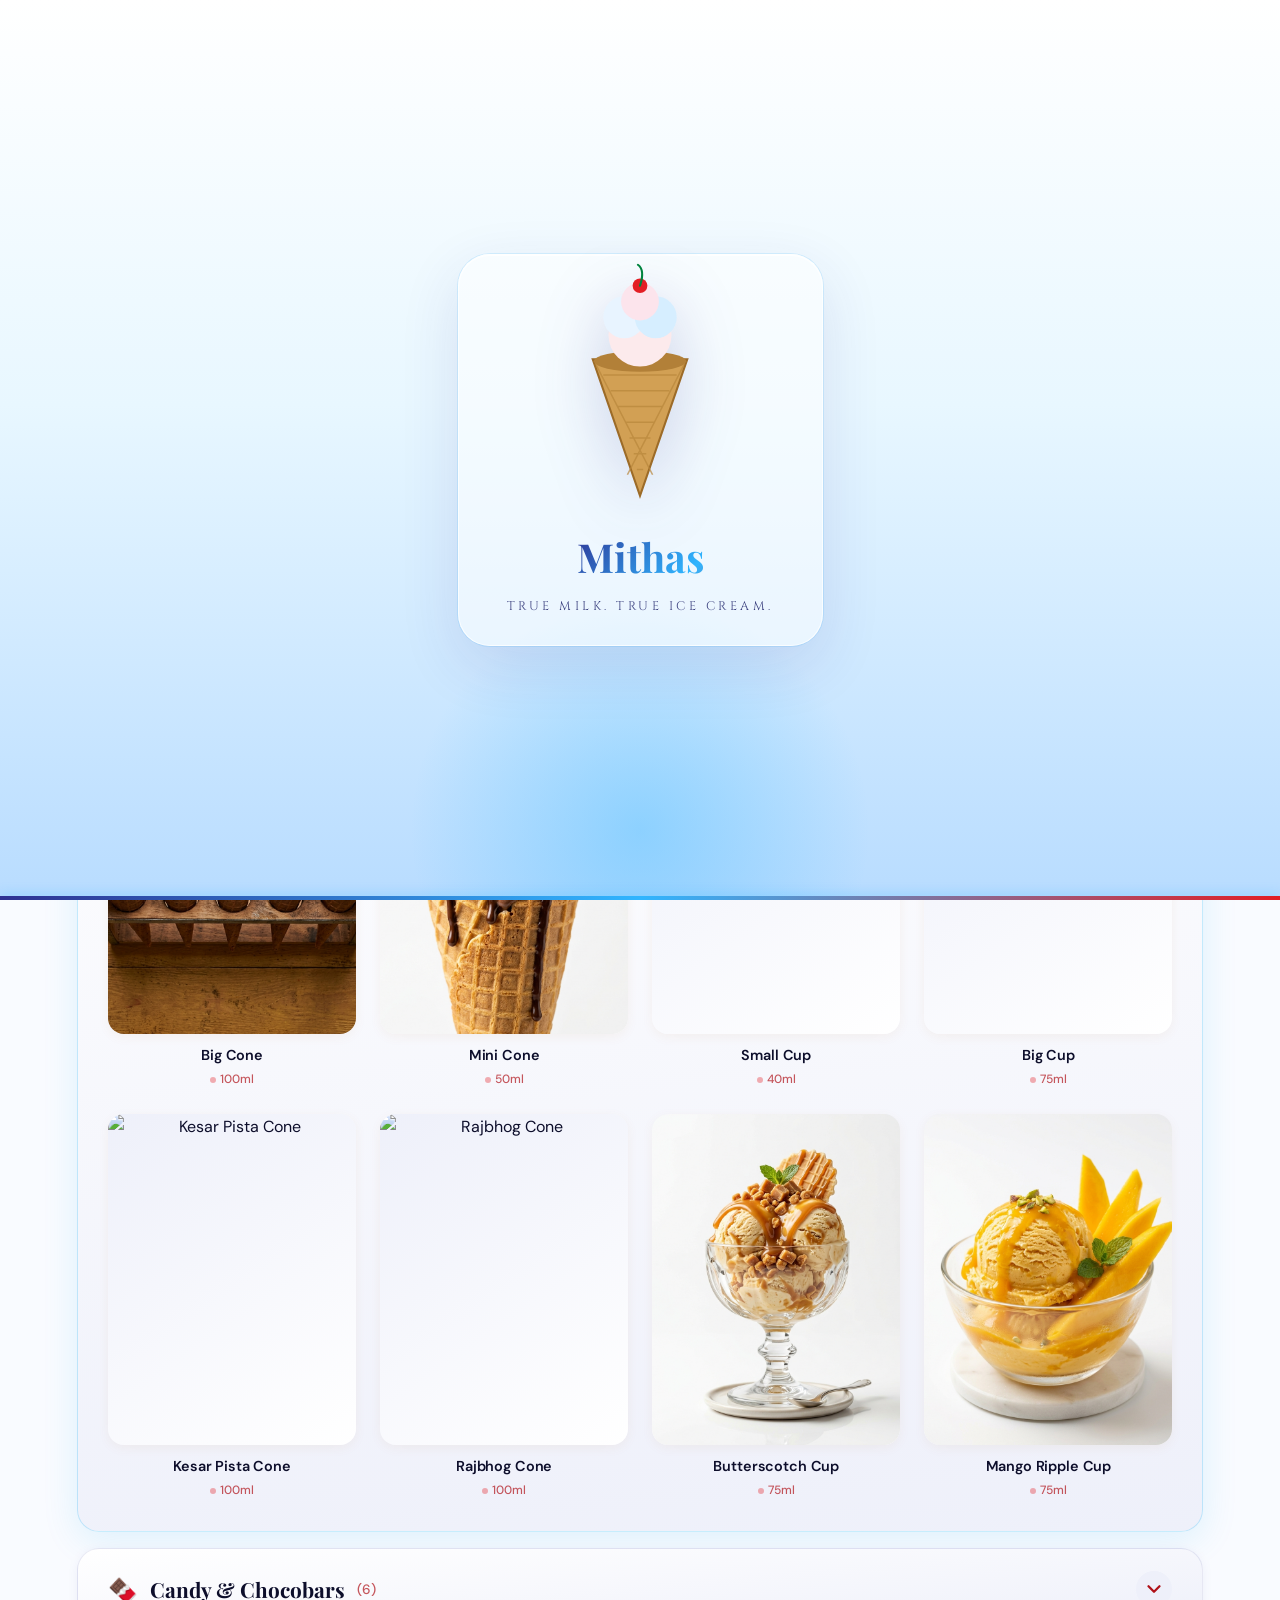
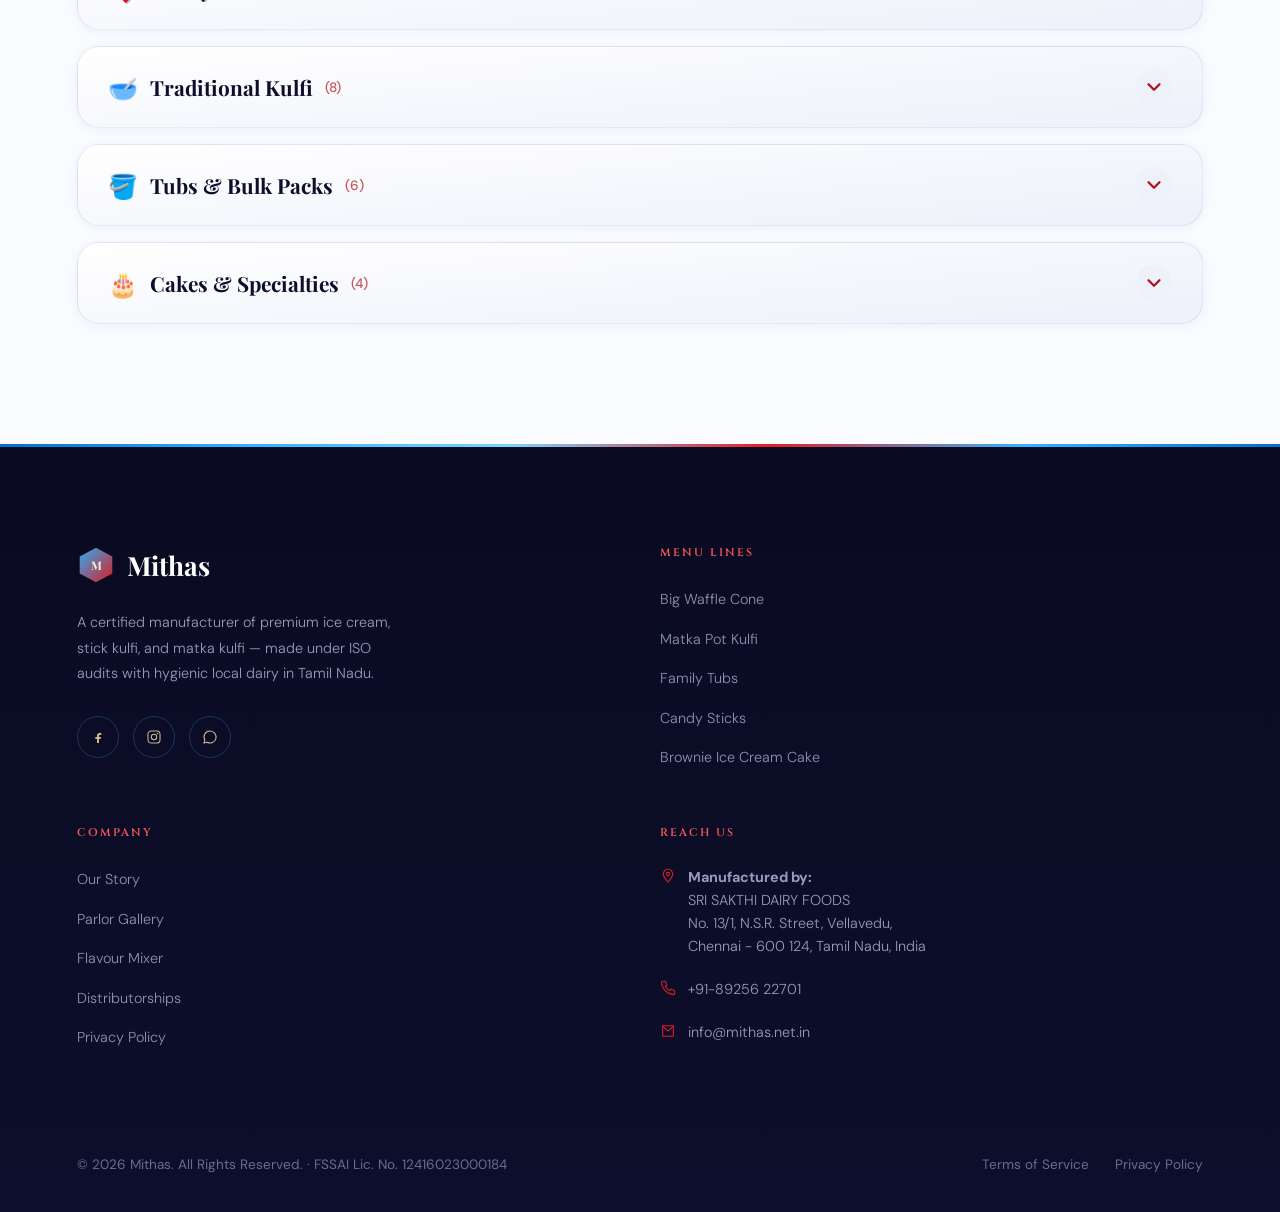
==== menu.html @ f58d7bc6 "Add files via upload" ====
<!DOCTYPE html>
<html lang="en">
<head>
  <meta charset="UTF-8">
  <meta name="viewport" content="width=device-width, initial-scale=1.0">
  <title>Mithas — Parlor Menu &amp; Flavors Catalog</title>
  <meta name="description" content="Explore the full Mithas Ice Cream menu. Large waffle cones, traditional stick and pot kulfi, family tubs, chocobars, and bulk packs. Search flavors.">
  
  <!-- Preconnect Fonts -->
  <link rel="preconnect" href="https://fonts.googleapis.com">
  <link rel="preconnect" href="https://fonts.gstatic.com" crossorigin>
  
  <!-- External CSS Stylesheet -->
  <link rel="stylesheet" href="style.css">
</head>
<body>

  <!-- ======= ICE CREAM PRELOADER ======= -->
  <div class="preloader" id="preloader">
    <div class="preloader-bg-glow" aria-hidden="true"></div>
    <div class="preloader-inner">
      <div class="preloader-glass">
        <div class="preloader-cone">
          <svg class="preloader-cone-svg" viewBox="0 0 120 200" fill="none" xmlns="http://www.w3.org/2000/svg">
            <polygon points="60,195 15,65 105,65" fill="#D2A054" stroke="#9C6B28" stroke-width="2"/>
            <path d="M25,80 L95,80 M32,95 L88,95 M39,110 L81,110 M46,125 L74,125 M50,140 L70,140 M54,155 L66,155 M57,170 L63,170 M18,70 L72,175 M102,70 L48,175" stroke="#B8863B" stroke-width="1.5" opacity="0.7"/>
            <ellipse cx="60" cy="67" rx="44" ry="10" fill="#B28038"/>
            <circle cx="60" cy="42" r="30" fill="#FCEAEC">
              <animate attributeName="cy" values="120;42" dur="1.4s" fill="freeze" calcMode="spline" keySplines="0.34 1.56 0.64 1"/>
            </circle>
            <circle cx="45" cy="25" r="20" fill="#E8F4FF">
              <animate attributeName="cy" values="120;25" dur="1.4s" begin="0.12s" fill="freeze" calcMode="spline" keySplines="0.34 1.56 0.64 1"/>
            </circle>
            <circle cx="75" cy="25" r="20" fill="#D6EEFF">
              <animate attributeName="cy" values="120;25" dur="1.4s" begin="0.24s" fill="freeze" calcMode="spline" keySplines="0.34 1.56 0.64 1"/>
            </circle>
            <circle cx="60" cy="10" r="18" fill="#FCE4EC">
              <animate attributeName="cy" values="120;10" dur="1.4s" begin="0.36s" fill="freeze" calcMode="spline" keySplines="0.34 1.56 0.64 1"/>
            </circle>
            <circle cx="60" cy="-5" r="7" fill="#E31E24">
              <animate attributeName="cy" values="120;-5" dur="1.4s" begin="0.48s" fill="freeze" calcMode="spline" keySplines="0.34 1.56 0.64 1"/>
            </circle>
            <path d="M60,-5 Q65,-20 58,-25" stroke="#00833E" stroke-width="2" fill="none" stroke-linecap="round">
              <animate attributeName="d" values="M60,120 Q65,110 58,105;M60,-5 Q65,-20 58,-25" dur="1.4s" begin="0.48s" fill="freeze" calcMode="spline" keySplines="0.34 1.56 0.64 1"/>
            </path>
          </svg>
        </div>
        <div class="preloader-text">
          <span class="preloader-brand">Mithas</span>
          <span class="preloader-tagline">True Milk. True Ice Cream.</span>
        </div>
      </div>
    </div>
    <div class="preloader-progress" aria-hidden="true">
      <div class="preloader-progress-bar"></div>
    </div>
  </div>

  <!-- Honey Drip SVG Gradients -->
  <svg width="0" height="0" style="position:absolute;overflow:hidden;">
    <defs>
      <linearGradient id="wave-grad" x1="0%" y1="0%" x2="100%" y2="0%">
        <stop offset="0%" stop-color="#E8F7FF"/>
        <stop offset="40%" stop-color="#30B5FF"/>
        <stop offset="70%" stop-color="#2E3192"/>
        <stop offset="100%" stop-color="#E8F7FF"/>
      </linearGradient>
      <linearGradient id="drip-grad" x1="0" y1="0" x2="0" y2="1">
        <stop offset="0%" stop-color="#30B5FF" stop-opacity="0.95"/>
        <stop offset="50%" stop-color="#E31E24" stop-opacity="0.9"/>
        <stop offset="100%" stop-color="#2E3192" stop-opacity="0.75"/>
      </linearGradient>
      <linearGradient id="hex-grad" x1="0" y1="0" x2="1" y2="1">
        <stop offset="0%" stop-color="#30B5FF"/>
        <stop offset="100%" stop-color="#E31E24"/>
      </linearGradient>
    </defs>
  </svg>

  <!-- Honey Drip Canvas Background Particle Effect -->
  <canvas id="drip-canvas"></canvas>

  <!-- Scroll Progress Indicator -->
  <div class="progress-wrap"><div class="progress-bar" id="progressBar"></div></div>

  <!-- ======= HEADER & NAVIGATION ======= -->
  <header id="siteHeader">
    <a href="index.html" class="logo">
      <img src="logo_mithas.png" alt="Mithas Ice Cream - True Milk, True Ice Cream" class="mithas-logo">
      <span>
        Mithas
        <span class="tag">Fresh &amp; Healthy</span>
      </span>
    </a>
    <nav>
      <ul id="navList">
        <li><a href="index.html">Home</a></li>
        <li><a href="menu.html" class="active-link">Menu</a></li>
        <li><a href="contact.html">About<span class="nav-wide"> &amp; Reach Us</span></a></li>
        <li><a href="contact.html#contact" class="nav-cta-mobile">Store</a></li>
      </ul>
    </nav>
    <a href="contact.html#contact" class="nav-cta">Find a Store</a>
    <div class="menu-toggle" id="menuToggle"><span></span><span></span><span></span></div>
  </header>

  <!-- ======= SUBPAGE HERO BANNER ======= -->
  <section class="page-hero">
    <div class="page-hero-comb"></div>
    <div class="reveal">
      <span class="eyebrow">Flavor Book</span>
      <h1>Our Parlor Creations</h1>
      <p>Search your favorite ingredients or browse categories to explore all eighteen Mithas milk recipes, kulfis, and party packs.</p>
    </div>
  </section>

  <!-- ======= SEARCH CONTAINER ======= -->
  <div class="search-container reveal">
    <div class="search-box">
      <svg class="search-icon" width="20" height="20" viewBox="0 0 24 24" fill="none" stroke="var(--honey-dark)" stroke-width="2.5" stroke-linecap="round" stroke-linejoin="round">
        <circle cx="11" cy="11" r="8"></circle>
        <line x1="21" y1="21" x2="16.65" y2="16.65"></line>
      </svg>
      <input type="text" id="catalogSearch" class="search-input" placeholder="Search flavours... (e.g. Vanilla, Kesar Pista, Mango, Chocobar, Tub)">
    </div>
  </div>

  <!-- ======= MENU / ACCORDION CATALOG ======= -->
  <section class="products-catalog" style="padding-top:0;">

    <!-- Quick category filter pills -->
    <div class="catalog-tabs reveal" style="margin-bottom:40px;">
      <button class="tab-btn active" data-filter="all">All Items</button>
      <button class="tab-btn" data-filter="cones">Cones &amp; Cups</button>
      <button class="tab-btn" data-filter="bars">Candy &amp; Chocobars</button>
      <button class="tab-btn" data-filter="kulfi">Traditional Kulfi</button>
      <button class="tab-btn" data-filter="tubs">Tubs &amp; Bulk Packs</button>
      <button class="tab-btn" data-filter="cakes">Cakes &amp; Specialties</button>
    </div>

    <!-- ═══════ ACCORDION CATEGORY SECTIONS ═══════ -->
    <div class="accordion-catalog reveal">

      <!-- ─── CATEGORY: CONES & CUPS ─── -->
      <div class="cat-section open" data-cat="cones">
        <button class="cat-header" aria-expanded="true">
          <span class="cat-title">
            <span class="cat-icon">🍦</span>
            Cones &amp; Cups
            <span class="cat-count">(8)</span>
          </span>
          <span class="cat-chevron">
            <svg width="22" height="22" viewBox="0 0 24 24" fill="none" stroke="currentColor" stroke-width="2.5" stroke-linecap="round" stroke-linejoin="round"><polyline points="6 9 12 15 18 9"/></svg>
          </span>
        </button>
        <div class="cat-body">
          <div class="cat-grid">

            <div class="cat-item" data-category="cones">
              <div class="cat-item-img">
                <img src="img_cones.png" alt="Big Cone" loading="lazy">
                <span class="item-badge">Bestseller</span>
              </div>
              <h4 class="cat-item-name">Big Cone</h4>
              <span class="cat-item-size">100ml</span>
            </div>

            <div class="cat-item" data-category="cones">
              <div class="cat-item-img">
                <img src="img_choco_cone.png" alt="Mini Cone" loading="lazy">
              </div>
              <h4 class="cat-item-name">Mini Cone</h4>
              <span class="cat-item-size">50ml</span>
            </div>

            <div class="cat-item" data-category="cones">
              <div class="cat-item-img">
                <img src="assets/official/official_party_cups.jpg" alt="Small Cup" loading="lazy">
              </div>
              <h4 class="cat-item-name">Small Cup</h4>
              <span class="cat-item-size">40ml</span>
            </div>

            <div class="cat-item" data-category="cones">
              <div class="cat-item-img">
                <img src="assets/official/official_big_cups.jpg" alt="Big Cup" loading="lazy">
              </div>
              <h4 class="cat-item-name">Big Cup</h4>
              <span class="cat-item-size">75ml</span>
            </div>

            <div class="cat-item" data-category="cones">
              <div class="cat-item-img">
                <img src="assets/official/official_large_cone.jpg" alt="Kesar Pista Cone" loading="lazy">
              </div>
              <h4 class="cat-item-name">Kesar Pista Cone</h4>
              <span class="cat-item-size">100ml</span>
            </div>

            <div class="cat-item" data-category="cones">
              <div class="cat-item-img">
                <img src="assets/official/official_mini_cone.jpg" alt="Rajbhog Cone" loading="lazy">
              </div>
              <h4 class="cat-item-name">Rajbhog Cone</h4>
              <span class="cat-item-size">100ml</span>
            </div>

            <div class="cat-item" data-category="cones">
              <div class="cat-item-img">
                <img src="img_butterscotch.png" alt="Butterscotch Cup" loading="lazy">
              </div>
              <h4 class="cat-item-name">Butterscotch Cup</h4>
              <span class="cat-item-size">75ml</span>
            </div>

            <div class="cat-item" data-category="cones">
              <div class="cat-item-img">
                <img src="img_mango_scoop.png" alt="Mango Ripple Cup" loading="lazy">
              </div>
              <h4 class="cat-item-name">Mango Ripple Cup</h4>
              <span class="cat-item-size">75ml</span>
            </div>

          </div>
        </div>
      </div>

      <!-- ─── CATEGORY: CANDY & CHOCOBARS ─── -->
      <div class="cat-section" data-cat="bars">
        <button class="cat-header" aria-expanded="false">
          <span class="cat-title">
            <span class="cat-icon">🍫</span>
            Candy &amp; Chocobars
            <span class="cat-count">(6)</span>
          </span>
          <span class="cat-chevron">
            <svg width="22" height="22" viewBox="0 0 24 24" fill="none" stroke="currentColor" stroke-width="2.5" stroke-linecap="round" stroke-linejoin="round"><polyline points="6 9 12 15 18 9"/></svg>
          </span>
        </button>
        <div class="cat-body">
          <div class="cat-grid">

            <div class="cat-item" data-category="bars">
              <div class="cat-item-img">
                <img src="img_popsicle.png" alt="Candy Stick" loading="lazy">
                <span class="item-badge">Summer Hit</span>
              </div>
              <h4 class="cat-item-name">Candy Stick</h4>
              <span class="cat-item-size">35ml</span>
            </div>

            <div class="cat-item" data-category="bars">
              <div class="cat-item-img">
                <img src="img_chocobar.png" alt="Premium Chocobar" loading="lazy">
                <span class="item-badge">Premium</span>
              </div>
              <h4 class="cat-item-name">Premium Chocobar</h4>
              <span class="cat-item-size">60ml</span>
            </div>

            <div class="cat-item" data-category="bars">
              <div class="cat-item-img">
                <img src="assets/official/official_bars.jpg" alt="Almond Crunch Bar" loading="lazy">
              </div>
              <h4 class="cat-item-name">Almond Crunch Bar</h4>
              <span class="cat-item-size">60ml</span>
            </div>

            <div class="cat-item" data-category="bars">
              <div class="cat-item-img">
                <img src="assets/official/official_sandwich.jpg" alt="Nutty Choco" loading="lazy">
              </div>
              <h4 class="cat-item-name">Nutty Choco</h4>
              <span class="cat-item-size">60ml</span>
            </div>

            <div class="cat-item" data-category="bars">
              <div class="cat-item-img">
                <img src="img_popsicle.png" alt="Watermelon Candy" loading="lazy">
              </div>
              <h4 class="cat-item-name">Watermelon Candy</h4>
              <span class="cat-item-size">50ml</span>
            </div>

            <div class="cat-item" data-category="bars">
              <div class="cat-item-img">
                <img src="img_popsicle.png" alt="Orange Pop" loading="lazy">
              </div>
              <h4 class="cat-item-name">Orange Pop</h4>
              <span class="cat-item-size">40ml</span>
            </div>

          </div>
        </div>
      </div>

      <!-- ─── CATEGORY: TRADITIONAL KULFI ─── -->
      <div class="cat-section" data-cat="kulfi">
        <button class="cat-header" aria-expanded="false">
          <span class="cat-title">
            <span class="cat-icon">🥣</span>
            Traditional Kulfi
            <span class="cat-count">(8)</span>
          </span>
          <span class="cat-chevron">
            <svg width="22" height="22" viewBox="0 0 24 24" fill="none" stroke="currentColor" stroke-width="2.5" stroke-linecap="round" stroke-linejoin="round"><polyline points="6 9 12 15 18 9"/></svg>
          </span>
        </button>
        <div class="cat-body">
          <div class="cat-grid">

            <div class="cat-item" data-category="kulfi">
              <div class="cat-item-img">
                <img src="img_kulfi.png" alt="Malai Kulfi" loading="lazy">
                <span class="item-badge">Signature</span>
              </div>
              <h4 class="cat-item-name">Malai Kulfi</h4>
              <span class="cat-item-size">50ml</span>
            </div>

            <div class="cat-item" data-category="kulfi">
              <div class="cat-item-img">
                <img src="assets/official/official_slice_kulfi.jpg" alt="Badam Kulfi" loading="lazy">
              </div>
              <h4 class="cat-item-name">Badam Kulfi</h4>
              <span class="cat-item-size">50ml</span>
            </div>

            <div class="cat-item" data-category="kulfi">
              <div class="cat-item-img">
                <img src="img_kulfi.png" alt="Rose Kulfi" loading="lazy">
              </div>
              <h4 class="cat-item-name">Rose Kulfi</h4>
              <span class="cat-item-size">50ml</span>
            </div>

            <div class="cat-item" data-category="kulfi">
              <div class="cat-item-img">
                <img src="assets/official/official_slice_kulfi.jpg" alt="Kaju Badam Kulfi" loading="lazy">
              </div>
              <h4 class="cat-item-name">Kaju Badam Kulfi</h4>
              <span class="cat-item-size">50ml</span>
            </div>

            <div class="cat-item" data-category="kulfi">
              <div class="cat-item-img">
                <img src="img_matka_kulfi.png" alt="Matka Kulfi" loading="lazy">
                <span class="item-badge">Clay Pot</span>
              </div>
              <h4 class="cat-item-name">Matka Kulfi</h4>
              <span class="cat-item-size">65ml</span>
            </div>

            <div class="cat-item" data-category="kulfi">
              <div class="cat-item-img">
                <img src="assets/official/official_pot_kulfi.jpg" alt="Saffron Pot Kulfi" loading="lazy">
              </div>
              <h4 class="cat-item-name">Saffron Pot Kulfi</h4>
              <span class="cat-item-size">100ml</span>
            </div>

            <div class="cat-item" data-category="kulfi">
              <div class="cat-item-img">
                <img src="img_kulfi.png" alt="Basundi Kulfi" loading="lazy">
              </div>
              <h4 class="cat-item-name">Basundi Kulfi</h4>
              <span class="cat-item-size">50ml</span>
            </div>

            <div class="cat-item" data-category="kulfi">
              <div class="cat-item-img">
                <img src="assets/official/official_slice_kulfi.jpg" alt="Anjeer Kulfi" loading="lazy">
              </div>
              <h4 class="cat-item-name">Anjeer Kulfi</h4>
              <span class="cat-item-size">50ml</span>
            </div>

          </div>
        </div>
      </div>

      <!-- ─── CATEGORY: TUBS & BULK PACKS ─── -->
      <div class="cat-section" data-cat="tubs">
        <button class="cat-header" aria-expanded="false">
          <span class="cat-title">
            <span class="cat-icon">🪣</span>
            Tubs &amp; Bulk Packs
            <span class="cat-count">(6)</span>
          </span>
          <span class="cat-chevron">
            <svg width="22" height="22" viewBox="0 0 24 24" fill="none" stroke="currentColor" stroke-width="2.5" stroke-linecap="round" stroke-linejoin="round"><polyline points="6 9 12 15 18 9"/></svg>
          </span>
        </button>
        <div class="cat-body">
          <div class="cat-grid">

            <div class="cat-item" data-category="tubs">
              <div class="cat-item-img">
                <img src="img_tub.png" alt="Family Tub" loading="lazy">
                <span class="item-badge">Family</span>
              </div>
              <h4 class="cat-item-name">Family Tub</h4>
              <span class="cat-item-size">750ml</span>
            </div>

            <div class="cat-item" data-category="tubs">
              <div class="cat-item-img">
                <img src="assets/official/official_family_tub.jpg" alt="Single Serve Tub" loading="lazy">
              </div>
              <h4 class="cat-item-name">Single Serve Tub</h4>
              <span class="cat-item-size">100ml</span>
            </div>

            <div class="cat-item" data-category="tubs">
              <div class="cat-item-img">
                <img src="assets/official/official_bulk_pack.jpg" alt="Bulk Pack" loading="lazy">
                <span class="item-badge">Party</span>
              </div>
              <h4 class="cat-item-name">Bulk Pack</h4>
              <span class="cat-item-size">4 Litres</span>
            </div>

            <div class="cat-item" data-category="tubs">
              <div class="cat-item-img">
                <img src="img_tub.png" alt="Kesar Badam Tub" loading="lazy">
              </div>
              <h4 class="cat-item-name">Kesar Badam Tub</h4>
              <span class="cat-item-size">750ml</span>
            </div>

            <div class="cat-item" data-category="tubs">
              <div class="cat-item-img">
                <img src="assets/official/official_family_tub.jpg" alt="Cookies and Cream Tub" loading="lazy">
              </div>
              <h4 class="cat-item-name">Cookies &amp; Cream Tub</h4>
              <span class="cat-item-size">750ml</span>
            </div>

            <div class="cat-item" data-category="tubs">
              <div class="cat-item-img">
                <img src="img_tub.png" alt="Gulkand Tub" loading="lazy">
              </div>
              <h4 class="cat-item-name">Gulkand Tub</h4>
              <span class="cat-item-size">100ml</span>
            </div>

          </div>
        </div>
      </div>

      <!-- ─── CATEGORY: CAKES & SPECIALTIES ─── -->
      <div class="cat-section" data-cat="cakes">
        <button class="cat-header" aria-expanded="false">
          <span class="cat-title">
            <span class="cat-icon">🎂</span>
            Cakes &amp; Specialties
            <span class="cat-count">(4)</span>
          </span>
          <span class="cat-chevron">
            <svg width="22" height="22" viewBox="0 0 24 24" fill="none" stroke="currentColor" stroke-width="2.5" stroke-linecap="round" stroke-linejoin="round"><polyline points="6 9 12 15 18 9"/></svg>
          </span>
        </button>
        <div class="cat-body">
          <div class="cat-grid">

            <div class="cat-item" data-category="cakes">
              <div class="cat-item-img">
                <img src="img_cake.png" alt="Brownie Ice Cream Cake" loading="lazy">
                <span class="item-badge">Celebration</span>
              </div>
              <h4 class="cat-item-name">Brownie Ice Cream Cake</h4>
              <span class="cat-item-size">500g</span>
            </div>

            <div class="cat-item" data-category="cakes">
              <div class="cat-item-img">
                <img src="assets/official/official_vanilla_ball.jpg" alt="Fun Ball" loading="lazy">
              </div>
              <h4 class="cat-item-name">Fun Ball</h4>
              <span class="cat-item-size">100ml</span>
            </div>

            <div class="cat-item" data-category="cakes">
              <div class="cat-item-img">
                <img src="img_sundae.png" alt="Sundae Cup" loading="lazy">
              </div>
              <h4 class="cat-item-name">Sundae Cup</h4>
              <span class="cat-item-size">150ml</span>
            </div>

            <div class="cat-item" data-category="cakes">
              <div class="cat-item-img">
                <img src="assets/official/official_cassata.jpg" alt="Cassata Slice" loading="lazy">
              </div>
              <h4 class="cat-item-name">Cassata Slice</h4>
              <span class="cat-item-size">120ml</span>
            </div>

          </div>
        </div>
      </div>

    </div><!-- end .accordion-catalog -->
  </section>

  <!-- ======= FOOTER & CONTACT SECTION ======= -->
  <footer id="contact">
    <div class="footer-grid">
      <!-- About info column -->
      <div>
        <div class="footer-logo">
          <svg width="38" height="38" viewBox="0 0 42 42">
            <polygon points="21,2 39,11.5 39,30.5 21,40 3,30.5 3,11.5" fill="url(#hex-grad)" opacity="0.95"/>
            <text x="21" y="27" text-anchor="middle" font-family="Playfair Display, serif" font-size="13" font-weight="700" fill="#FEF3D0">M</text>
          </svg>
          Mithas
        </div>
        <p class="desc">A certified manufacturer of premium ice cream, stick kulfi, and matka kulfi — made under ISO audits with hygienic local dairy in Tamil Nadu.</p>
        
        <div class="social-row">
          <a href="#" aria-label="Facebook"><svg width="16" height="16" viewBox="0 0 24 24"><path d="M14 9h3V6h-3c-2 0-3.5 1.5-3.5 3.5V12H8v3h2.5v6h3v-6H16l.5-3h-3V9.8c0-.5.2-.8.5-.8z" fill="rgba(249,228,170,0.8)"/></svg></a>
          <a href="#" aria-label="Instagram"><svg width="16" height="16" viewBox="0 0 24 24"><rect x="3" y="3" width="18" height="18" rx="5" stroke="rgba(249,228,170,0.8)" stroke-width="1.6" fill="none"/><circle cx="12" cy="12" r="4" stroke="rgba(249,228,170,0.8)" stroke-width="1.6" fill="none"/><circle cx="17.2" cy="6.8" r="1.1" fill="rgba(249,228,170,0.8)"/></svg></a>
          <a href="#" aria-label="WhatsApp"><svg width="16" height="16" viewBox="0 0 24 24"><path d="M12 3a9 9 0 00-7.7 13.6L3 21l4.6-1.2A9 9 0 1012 3z" stroke="rgba(249,228,170,0.8)" stroke-width="1.6" fill="none"/></svg></a>
        </div>
      </div>

      <!-- Menu links -->
      <div>
        <h4>Menu Lines</h4>
        <ul>
          <li><a href="menu.html">Big Waffle Cone</a></li>
          <li><a href="menu.html">Matka Pot Kulfi</a></li>
          <li><a href="menu.html">Family Tubs</a></li>
          <li><a href="menu.html">Candy Sticks</a></li>
          <li><a href="menu.html">Brownie Ice Cream Cake</a></li>
        </ul>
      </div>

      <!-- Company links -->
      <div>
        <h4>Company</h4>
        <ul>
          <li><a href="contact.html#about">Our Story</a></li>
          <li><a href="index.html#gallery">Parlor Gallery</a></li>
          <li><a href="index.html#mixer">Flavour Mixer</a></li>
          <li><a href="contact.html#forms">Distributorships</a></li>
          <li><a href="#">Privacy Policy</a></li>
        </ul>
      </div>

      <!-- Verified contact info column -->
      <div>
        <h4>Reach Us</h4>
        <ul class="footer-contact">
          <li>
            <svg width="16" height="16" viewBox="0 0 24 24" style="flex-shrink:0;margin-top:2px;"><path d="M12 21s7-7.4 7-12a7 7 0 10-14 0c0 4.6 7 12 7 12z" stroke="var(--honey)" stroke-width="1.6" fill="none"/><circle cx="12" cy="9" r="2.4" stroke="var(--honey)" stroke-width="1.6" fill="none"/></svg>
            <span>
              <strong>Manufactured by:</strong><br>
              SRI SAKTHI DAIRY FOODS<br>
              No. 13/1, N.S.R. Street, Vellavedu,<br>
              Chennai - 600 124, Tamil Nadu, India
            </span>
          </li>
          <li>
            <svg width="16" height="16" viewBox="0 0 24 24" style="flex-shrink:0;margin-top:2px;"><path d="M22 16.92v3a2 2 0 01-2.18 2 19.8 19.8 0 01-8.63-3.07 19.5 19.5 0 01-6-6 19.8 19.8 0 01-3.07-8.67A2 2 0 014.11 2h3a2 2 0 012 1.72c.13.96.36 1.9.69 2.81a2 2 0 01-.45 2.11L8.09 9.91a16 16 0 006 6l1.27-1.27a2 2 0 012.11-.45c.91.33 1.85.56 2.81.69A2 2 0 0122 16.92z" stroke="var(--honey)" stroke-width="1.6" fill="none"/></svg>
            +91-89256 22701
          </li>
          <li>
            <svg width="16" height="16" viewBox="0 0 24 24" style="flex-shrink:0;margin-top:2px;"><path d="M4 4h16v16H4z" stroke="var(--honey)" stroke-width="1.6" fill="none"/><path d="M4 5l8 7 8-7" stroke="var(--honey)" stroke-width="1.6" fill="none"/></svg>
            info@mithas.net.in
          </li>
        </ul>
      </div>
    </div>

    <!-- Bottom licensing and copyrights -->
    <div class="footer-bottom">
      <p>© 2026 Mithas. All Rights Reserved. &middot; FSSAI Lic. No. 12416023000184</p>
      <div class="legal">
        <a href="#">Terms of Service</a>
        <a href="#">Privacy Policy</a>
      </div>
    </div>
  </footer>

  <!-- Toast notification container -->
  <div class="mixer-toast" id="creationToast">
    <strong style="color: var(--honey-light); display: block; margin-bottom: 4px;">Scoop Complete!</strong>
    <span class="toast-msg">Custom scoop serving ready.</span>
  </div>

  <!-- Back to top button -->
  <div class="to-top" id="toTop">
    <svg width="18" height="18" viewBox="0 0 24 24"><path d="M12 19V5M5 12l7-7 7 7" stroke="#FEF3D0" stroke-width="2.5" fill="none" stroke-linecap="round" stroke-linejoin="round"/></svg>
  </div>

  <!-- External JS Script Link -->
  <script src="script.js"></script>
</body>
</html>
---- style.css ----
/* ============================================================
   MITHAS ICE CREAM — STYLE SHEET
   Design System: Official Brand Theme (Red, Navy Blue, Green, White)
============================================================ */

@import url('https://fonts.googleapis.com/css2?family=Playfair+Display:ital,wght@0,400;0,600;0,700;0,900;1,400;1,600&family=DM+Sans:wght@300;400;500;600;700&family=Cinzel:wght@400;600;700&display=swap');

:root {
  /* Official Mithas Brand Palette — from logo */
  --brand-red:       #E31E24;
  --brand-red-dark:  #B01219;
  --brand-red-light: #FF5A5F;
  --brand-blue:      #2E3192;
  --brand-blue-dark: #1B1D6B;
  --brand-blue-light:#4A4FC4;
  --brand-green:     #00833E;
  --brand-green-dark:#005C2A;
  --brand-white:     #FFFFFF;
  --brand-cream:     #F9F9FC;
  --brand-light:     #EEF0FA;

  /* Sky-blue ice cream palette */
  --sky-1:  #E8F7FF;
  --sky-2:  #B9EFFF;
  --sky-3:  #7AD3FF;
  --sky-4:  #30B5FF;
  --sky-5:  #0F7FCA;
  --sky-6:  #0073C2;
  --sky-glow: rgba(48, 181, 255, 0.30);
  --sky-shadow: 0 14px 40px rgba(0, 153, 255, 0.35);
  --ice-white: rgba(240, 252, 255, 0.92);

  /* Accent & gradient tokens */
  --accent-berry:    #C2185B;
  --accent-mango:    #FF8F00;
  --accent-mint:     #00BFA5;
  --gradient-brand:  linear-gradient(135deg, var(--brand-blue-dark) 0%, var(--brand-blue) 40%, var(--brand-red) 100%);
  --gradient-ice:    linear-gradient(135deg, var(--sky-6), var(--sky-4), var(--sky-2));
  --gradient-cta:    linear-gradient(135deg, var(--brand-red-dark), var(--brand-red), var(--brand-red-light));
  --gradient-hero:   linear-gradient(160deg, #FFFFFF 0%, var(--sky-1) 45%, var(--brand-light) 100%);
  --glow-red:        rgba(227, 30, 36, 0.40);
  --glow-blue:       rgba(46, 49, 146, 0.28);
  --glow-sky:        rgba(48, 181, 255, 0.45);

  /* Semantic aliases */
  --honey:        var(--brand-red);
  --honey-light:  var(--brand-red-light);
  --honey-dark:   var(--brand-red-dark);
  --honey-pale:   var(--brand-light);
  --honey-glow:   rgba(46, 49, 146, 0.15);
  --comb:         #0D0E2B;
  --comb-mid:     #3D4280;
  --wax:          #E8F4FF;
  --wax-warm:     #D0E8FF;
  --pollen:       #F9FBFF;
  --honey-accent: var(--brand-green);
  --line-h:       rgba(46, 49, 146, 0.14);
  --shadow-h:     0 24px 56px -20px rgba(227, 30, 36, 0.32);
  --shadow-deep:  0 40px 80px -30px rgba(13, 14, 43, 0.38);
  --shadow-glow:  0 0 40px var(--glow-sky);
  --glass:        rgba(240, 252, 255, 0.88);
}

/* ── GENERAL RESET & STYLES ── */
* {
  margin: 0;
  padding: 0;
  box-sizing: border-box;
}
html {
  scroll-behavior: smooth;
  scrollbar-width: thin;
  scrollbar-color: var(--honey) var(--honey-pale);
}
body { 
  background:
    radial-gradient(ellipse 80% 50% at 10% -10%, rgba(48, 181, 255, 0.12), transparent 55%),
    radial-gradient(ellipse 60% 40% at 95% 5%, rgba(227, 30, 36, 0.06), transparent 50%),
    radial-gradient(circle at top left, #ffffff 0%, var(--pollen) 100%);
  color: var(--comb);
  font-family: 'DM Sans', sans-serif;
  overflow-x: hidden;
  line-height: 1.6;
}
::selection {
  background: var(--honey-glow);
  color: var(--comb);
}

/* Custom Scrollbar */
::-webkit-scrollbar {
  width: 10px;
}
::-webkit-scrollbar-track {
  background: var(--brand-light);
}
::-webkit-scrollbar-thumb {
  background: linear-gradient(var(--brand-blue), var(--brand-red-dark));
  border-radius: 5px;
}
::-webkit-scrollbar-thumb:hover {
  background: var(--brand-blue-dark);
}

/* Typography */
h1, h2, h3, h4 {
  font-family: 'Playfair Display', serif;
  font-weight: 700;
  color: var(--brand-blue-dark);
  letter-spacing: -0.01em;
}
.eyebrow {
  font-family: 'Cinzel', serif;
  font-weight: 600;
  letter-spacing: 0.25em;
  text-transform: uppercase;
  font-size: 0.7rem;
  color: var(--brand-red);
  display: block;
}
a {
  color: inherit;
  text-decoration: none;
}
img {
  display: block;
  max-width: 100%;
}

/* ── HONEY DRIP CURSOR ── */
#drip-canvas {
  position: fixed;
  inset: 0;
  pointer-events: none;
  z-index: 9999;
}

/* ── PROGRESS BAR ── */
.progress-wrap {
  position: fixed;
  top: 0;
  left: 0;
  width: 100%;
  height: 5px;
  z-index: 1001;
}
.progress-bar {
  height: 100%;
  width: 0%;
  background: linear-gradient(90deg, var(--sky-6), var(--sky-5), var(--sky-4), var(--sky-3), var(--brand-red), var(--brand-green));
  transition: width 0.05s linear;
  box-shadow: 0 0 14px var(--sky-4);
}

/* ── FLOATING ICE CRYSTALS ANIMATION LAYER ── */
.ice-layer {
  position: fixed;
  inset: 0;
  pointer-events: none;
  z-index: 0;
  overflow: hidden;
}
.ice-crystal {
  position: absolute;
  border-radius: 50%;
  opacity: 0;
  animation: ice-float linear infinite;
  pointer-events: none;
}
@keyframes ice-float {
  0%   { transform: translateY(110vh) rotate(0deg) scale(0.6); opacity: 0; }
  8%   { opacity: 0.55; }
  90%  { opacity: 0.45; }
  100% { transform: translateY(-10vh) rotate(720deg) scale(1); opacity: 0; }
}
.ice-crystal.hex {
  border-radius: 0;
  clip-path: polygon(50% 0%, 100% 25%, 100% 75%, 50% 100%, 0% 75%, 0% 25%);
}
.ice-crystal.star {
  border-radius: 0;
  clip-path: polygon(50% 0%, 61% 35%, 98% 35%, 68% 57%, 79% 91%, 50% 70%, 21% 91%, 32% 57%, 2% 35%, 39% 35%);
}

/* ── FLOATING ICE EMOJI LAYER ── */
.ice-emoji-layer {
  position: fixed;
  inset: 0;
  pointer-events: none;
  z-index: 1;
  overflow: hidden;
}
.ice-emoji {
  position: absolute;
  font-size: 1.6rem;
  opacity: 0;
  animation: ice-emoji-rise linear infinite;
  user-select: none;
  filter: drop-shadow(0 0 6px rgba(56,189,248,0.5));
}
@keyframes ice-emoji-rise {
  0%   { transform: translateY(105vh) rotate(-15deg) scale(0.5); opacity: 0; }
  10%  { opacity: 0.7; }
  85%  { opacity: 0.6; }
  100% { transform: translateY(-8vh) rotate(20deg) scale(1.1); opacity: 0; }
}

/* ── ICY SHIMMER OVERLAY ON SECTIONS ── */
.ice-shimmer {
  position: relative;
  overflow: hidden;
}
.ice-shimmer::before {
  content: '';
  position: absolute;
  inset: 0;
  background: linear-gradient(135deg,
    rgba(224,247,255,0.18) 0%,
    rgba(186,232,255,0.10) 30%,
    transparent 60%,
    rgba(125,212,248,0.08) 100%);
  pointer-events: none;
  z-index: 0;
}

/* ── ICE BADGE (sky blue accent) ── */
.ice-badge {
  background: linear-gradient(135deg, var(--sky-5), var(--sky-4));
  color: #fff;
  font-family: 'Cinzel', serif;
  font-size: 0.58rem;
  font-weight: 700;
  letter-spacing: 0.12em;
  text-transform: uppercase;
  padding: 5px 12px;
  border-radius: 20px;
  box-shadow: 0 4px 14px rgba(14,165,233,0.40);
  display: inline-block;
  animation: ice-badge-glow 2.5s ease-in-out infinite;
}
@keyframes ice-badge-glow {
  0%, 100% { box-shadow: 0 4px 14px rgba(14,165,233,0.40); }
  50%       { box-shadow: 0 6px 22px rgba(56,189,248,0.65); }
}

/* ── ICY CARD HOVER GLOW ── */
.sky-card {
  border: 1.5px solid rgba(56,189,248,0.22);
  box-shadow: 0 6px 24px rgba(14,165,233,0.08);
  transition: box-shadow 0.4s ease, border-color 0.4s ease, transform 0.4s cubic-bezier(0.34,1.56,0.64,1);
}
.sky-card:hover {
  border-color: rgba(56,189,248,0.45);
  box-shadow: 0 20px 50px rgba(14,165,233,0.3);
  transform: translateY(-8px);
}

/* ── HEADER ── */
header {
  position: fixed;
  top: 0;
  left: 0;
  right: 0;
  z-index: 1000;
  display: flex;
  align-items: center;
  justify-content: space-between;
  padding: 12px 6vw;
  background: rgba(255, 255, 255, 0.85);
  backdrop-filter: blur(20px);
  -webkit-backdrop-filter: blur(20px);
  border-bottom: 1px solid rgba(46, 49, 146, 0.08);
  transition: all 0.4s cubic-bezier(0.25, 0.8, 0.25, 1);
  box-shadow: 0 4px 30px rgba(0, 153, 255, 0.05);
}
header.scrolled {
  padding: 8px 6vw;
  background: rgba(255, 255, 255, 0.95);
  box-shadow: 0 8px 30px rgba(46, 49, 146, 0.08);
  border-bottom: 1px solid rgba(46, 49, 146, 0.12);
}
.logo {
  display: flex;
  align-items: center;
  gap: 8px;
  flex: 0 0 auto;
  min-width: 0;
  max-width: min(200px, 34vw);
  font-family: 'Playfair Display', serif;
  font-weight: 700;
  font-size: 1.25rem;
  color: var(--brand-blue-dark);
  text-decoration: none;
}
.mithas-logo {
  height: 56px;
  width: auto;
  max-width: min(200px, 34vw);
  max-height: 56px;
  object-fit: contain;
  object-position: left center;
  display: block;
  transition: height 0.4s cubic-bezier(0.25, 0.8, 0.25, 1),
              max-width 0.4s cubic-bezier(0.25, 0.8, 0.25, 1),
              filter 0.4s ease;
  filter: drop-shadow(0 2px 6px rgba(227,30,36,0.15));
}
.logo:has(.mithas-logo) > span {
  display: none;
}
.logo:hover .mithas-logo {
  transform: scale(1.04);
}
header.scrolled .mithas-logo {
  height: 44px;
  max-height: 44px;
  max-width: min(170px, 30vw);
}
.logo-img {
  display: none;
}
/* legacy hex kept hidden for compat */
.logo-hex {
  display: none;
}
.logo .tag {
  display: block;
  font-family: 'Cinzel', serif;
  font-weight: 600;
  font-size: 0.52rem;
  letter-spacing: 0.2em;
  text-transform: uppercase;
  color: var(--brand-green);
  margin-top: 2px;
}
nav {
  flex: 1 1 auto;
  display: flex;
  justify-content: center;
  min-width: 0;
}
nav ul {
  display: flex;
  gap: 24px;
  list-style: none;
  align-items: center;
}
nav a .nav-wide {
  display: inline;
}
nav a {
  font-family: 'DM Sans', sans-serif;
  font-weight: 500;
  font-size: 0.86rem;
  position: relative;
  padding: 4px 0;
  color: var(--brand-blue);
  transition: color 0.3s;
}
nav a::after {
  content: "";
  position: absolute;
  left: 50%;
  bottom: -3px;
  width: 0%;
  height: 2px;
  background: linear-gradient(90deg, var(--brand-red), var(--brand-red-light));
  border-radius: 2px;
  transition: width 0.3s ease, left 0.3s ease;
}
nav a:hover {
  color: var(--brand-red);
}
nav a:hover::after {
  width: 100%;
  left: 0;
}
nav a.active-link {
  color: var(--brand-red);
  font-weight: 700;
}
nav a.active-link::after {
  width: 100%;
  left: 0;
}
nav ul .nav-cta-mobile {
  display: none;
}
.nav-cta {
  background: linear-gradient(135deg, var(--brand-red-light), var(--brand-red-dark));
  color: #fff !important;
  padding: 8px 20px;
  border-radius: 30px;
  font-size: 0.78rem;
  font-weight: 600;
  flex: 0 0 auto;
  white-space: nowrap;
  box-shadow: 0 6px 20px rgba(227,30,36,0.35);
  transition: transform 0.25s, box-shadow 0.25s;
  animation: cta-pulse 3s infinite;
}
.nav-cta:hover {
  transform: translateY(-2px) scale(1.05);
  box-shadow: 0 12px 28px rgba(227,30,36,0.6);
}
@keyframes cta-pulse {
  0%, 100% { box-shadow: 0 6px 20px rgba(227,30,36,0.35); }
  50% { box-shadow: 0 8px 25px rgba(227,30,36,0.55), 0 0 12px rgba(255, 77, 82, 0.3); }
}
.menu-toggle {
  display: none;
  flex-direction: column;
  gap: 6px;
  cursor: pointer;
  z-index: 1100;
  padding: 4px;
}
.menu-toggle span {
  width: 26px;
  height: 2.5px;
  background: var(--comb);
  border-radius: 2px;
  transition: 0.3s;
  display: block;
}
.menu-toggle.active span:nth-child(1) {
  transform: translateY(8.5px) rotate(45deg);
}
.menu-toggle.active span:nth-child(2) {
  opacity: 0;
}
.menu-toggle.active span:nth-child(3) {
  transform: translateY(-8.5px) rotate(-45deg);
}

/* ── PAGE HERO BANNER (FOR SUBPAGES) ── */
.page-hero {
  padding: 120px 6vw 80px;
  text-align: center;
  background: linear-gradient(180deg, var(--honey-pale) 0%, var(--pollen) 100%);
  border-bottom: 1px solid rgba(184, 106, 0, 0.08);
  position: relative;
}
.page-hero-comb {
  position: absolute;
  inset: 0;
  opacity: 0.035;
  background-image: url("data:image/svg+xml,%3Csvg xmlns='http://www.w3.org/2000/svg' width='56' height='100'%3E%3Cpath d='M28 66L0 50V18L28 2l28 16v32zm0 34L0 84V52l28 16 28-16v32z' stroke='%23B86A00' stroke-width='1.5' fill='none'/%3E%3C/svg%3E");
  background-size: 56px 100px;
  pointer-events: none;
}
.page-hero h1 {
  font-size: clamp(2.2rem, 5vw, 3.8rem);
  margin-bottom: 16px;
}
.page-hero p {
  font-size: 1.05rem;
  color: var(--comb-mid);
  max-width: 600px;
  margin: 0 auto;
  font-weight: 300;
}

/* ── SEARCH CONTAINER ── */
.search-container {
  max-width: 600px;
  margin: -35px auto 60px;
  position: relative;
  z-index: 5;
  padding: 0 20px;
}
.search-box {
  position: relative;
  width: 100%;
}
.search-input {
  width: 100%;
  background: #FFF;
  border: 2px solid rgba(184, 106, 0, 0.2);
  border-radius: 50px;
  padding: 16px 28px 16px 54px;
  font-family: 'DM Sans', sans-serif;
  font-size: 1rem;
  color: var(--comb);
  box-shadow: 0 10px 30px rgba(184,106,0,0.06);
  transition: all 0.3s;
}
.search-input:focus {
  outline: none;
  border-color: var(--honey);
  box-shadow: 0 12px 35px rgba(232, 146, 10, 0.15);
}
.search-icon {
  position: absolute;
  left: 22px;
  top: 50%;
  transform: translateY(-50%);
  pointer-events: none;
}

/* ── HERO ── */
.hero {
  position: relative;
  min-height: 100vh;
  display: flex;
  align-items: center;
  padding: 100px 6vw 80px;
  overflow: hidden;
  background:
    radial-gradient(ellipse at 85% 10%, rgba(8, 44, 206, 0.18), transparent 100%),
    radial-gradient(circle at 85% 65%, rgba(227,30,36,0.06), transparent 45%),
    radial-gradient(circle at 55% 85%, rgba(11, 17, 184, 0.06), transparent 50%),
    radial-gradient(ellipse at 80% 90%, rgba(2, 77, 117, 0.15), transparent 45%),
    var(--pollen);
}
.hero-comb-bg {
  position: absolute;
  inset: 0;
  z-index: 0;
  opacity: 0.03;
  background-image: url("data:image/svg+xml,%3Csvg xmlns='http://www.w3.org/2000/svg' width='56' height='100'%3E%3Cpath d='M28 66L0 50V18L28 2l28 16v32zm0 34L0 84V52l28 16 28-16v32z' stroke='%232E3192' stroke-width='1.5' fill='none'/%3E%3C/svg%3E");
  background-size: 56px 100px;
  pointer-events: none;
}
.hero-orb {
  position: absolute;
  border-radius: 50%;
  filter: blur(90px);
  pointer-events: none;
  z-index: 1;
}
.hero-orb1 {
  width: 520px;
  height: 520px;
  background: radial-gradient(circle, rgba(227, 30, 36, 0.18) 0%, rgba(227, 30, 36, 0.04) 70%);
  top: -80px;
  right: -50px;
  animation: orb-drift 9s ease-in-out infinite alternate;
}
.hero-orb2 {
  width: 400px;
  height: 400px;
  background: radial-gradient(circle, rgba(48, 181, 255, 0.28) 0%, rgba(46, 49, 146, 0.06) 70%);
  bottom: -50px;
  left: -50px;
  animation: orb-drift 11s ease-in-out infinite alternate-reverse;
}
@keyframes orb-drift {
  0%   { transform: translate(0, 0) scale(1); }
  100% { transform: translate(35px, -45px) scale(1.1); }
}
.hero-grid {
  display: grid;
  grid-template-columns: 1.15fr 0.85fr;
  gap: 50px;
  align-items: center;
  width: 100%;
  max-width: 1280px;
  margin: 0 auto;
  position: relative;
  z-index: 2;
}
.hero-eyebrow {
  display: flex;
  align-items: center;
  gap: 12px;
  margin-bottom: 24px;
}
.hero-eyebrow .dot {
  width: 8px;
  height: 8px;
  border-radius: 50%;
  background: linear-gradient(135deg, var(--brand-red), var(--brand-red-light));
  box-shadow: 0 0 0 3px rgba(227, 30, 36, 0.25);
  animation: pulse 2s infinite;
  flex-shrink: 0;
}
@keyframes pulse {
  0%, 100% { transform: scale(1); box-shadow: 0 0 0 3px rgba(227, 30, 36, 0.28); }
  50% { transform: scale(1.3); box-shadow: 0 0 0 10px rgba(48, 181, 255, 0); }
}
.hero h1 {
  font-size: clamp(2.4rem, 5.5vw, 4.6rem);
  line-height: 1.05;
  margin-bottom: 24px;
}
.hero h1 em {
  font-style: italic;
  font-weight: 500;
  background: linear-gradient(135deg, var(--brand-red-dark), var(--brand-red), var(--brand-red-light));
  -webkit-background-clip: text;
  -webkit-text-fill-color: transparent;
  background-clip: text;
  position: relative;
  display: inline-block;
}
.hero h1 em .ink-line {
  position: absolute;
  left: 0;
  right: 0;
  bottom: 4px;
  height: 0.12em;
  z-index: -1;
  background: linear-gradient(90deg, rgba(48, 181, 255, 0.55), rgba(227, 30, 36, 0.35));
  border-radius: 3px;
  transform: scaleX(0);
  transform-origin: left;
  animation: swipe 1s 0.8s cubic-bezier(0.65, 0, 0.35, 1) forwards;
}
@keyframes swipe {
  to { transform: scaleX(1); }
}
.hero p.lede {
  font-size: 1.08rem;
  line-height: 1.8;
  color: var(--comb-mid);
  max-width: 520px;
  margin-bottom: 38px;
  font-weight: 300;
}
.hero-actions {
  display: flex;
  gap: 20px;
  align-items: center;
  flex-wrap: wrap;
  margin-bottom: 54px;
}
.btn-primary {
  background: linear-gradient(135deg, var(--brand-red-dark) 0%, var(--brand-red) 50%, var(--brand-red-light) 100%);
  background-size: 200% 100%;
  background-position: 100%;
  color: #fff;
  padding: 16px 36px;
  border-radius: 50px;
  font-weight: 600;
  font-size: 0.95rem;
  display: inline-flex;
  align-items: center;
  gap: 12px;
  box-shadow: 0 14px 35px rgba(227, 30, 36, 0.45), 0 0 15px rgba(227, 30, 36, 0.2);
  transition: all 0.4s cubic-bezier(0.25, 0.8, 0.25, 1);
  border: 1px solid rgba(255, 255, 255, 0.25);
}
.btn-primary:hover {
  background-position: 0%;
  transform: translateY(-4px) scale(1.02);
  box-shadow: 0 22px 48px rgba(227, 30, 36, 0.60), 0 0 25px rgba(48, 181, 255, 0.5);
}
.btn-primary svg {
  transition: transform 0.3s ease;
}
.btn-primary:hover svg {
  transform: translateX(6px);
}
.btn-ghost {
  display: inline-flex;
  align-items: center;
  gap: 12px;
  font-weight: 600;
  font-size: 0.95rem;
  color: var(--comb);
  padding: 12px 6px;
  transition: color 0.3s ease, transform 0.3s ease;
}
.btn-ghost:hover {
  color: var(--brand-red-light);
  transform: translateY(-2px);
}
.play-ring {
  width: 48px;
  height: 48px;
  border-radius: 50%;
  border: 2px solid rgba(46,49,146,0.2);
  background: rgba(46, 49, 146, 0.05);
  display: grid;
  place-items: center;
  transition: all 0.3s ease;
  flex-shrink: 0;
}
.btn-ghost:hover .play-ring {
  background: linear-gradient(135deg, var(--brand-red-light), var(--brand-red-dark));
  border-color: var(--brand-red-light);
  box-shadow: 0 8px 25px rgba(227,30,36,0.45), 0 0 15px rgba(227, 30, 36, 0.2);
  transform: scale(1.1);
}
.btn-ghost:hover .play-ring svg path {
  fill: #fff;
}
.hero-stats {
  display: flex;
  gap: 48px;
  flex-wrap: wrap;
}
.hero-stats div {
  display: flex;
  flex-direction: column;
  position: relative;
}
.hero-stats div:not(:last-child)::after {
  content: "";
  position: absolute;
  right: -24px;
  top: 15%;
  height: 70%;
  width: 1px;
  background: linear-gradient(var(--honey-light), var(--honey-dark));
  opacity: 0.25;
}
.hero-stats .num {
  font-family: 'Playfair Display', serif;
  font-weight: 700;
  font-size: 2.3rem;
  background: linear-gradient(135deg, var(--brand-blue-dark), var(--brand-blue));
  -webkit-background-clip: text;
  -webkit-text-fill-color: transparent;
  background-clip: text;
  display: flex;
  align-items: baseline;
  gap: 2px;
}
.hero-stats .lbl {
  font-family: 'Cinzel', serif;
  font-size: 0.65rem;
  letter-spacing: 0.1em;
  color: var(--brand-red);
  margin-top: 4px;
  text-transform: uppercase;
  font-weight: 600;
}

/* Hero visual side */
.hero-visual {
  position: relative;
  height: 580px;
  display: flex;
  align-items: center;
  justify-content: center;
}
.hex-ring {
  position: absolute;
  width: 480px;
  height: 480px;
  border-radius: 50%;
  border: 1px dashed rgba(56, 189, 248, 0.30);
  animation: spin-ring 50s linear infinite;
  box-shadow: 0 0 40px rgba(56,189,248,0.08) inset;
}
.hex-ring-inner {
  position: absolute;
  width: 380px;
  height: 380px;
  border-radius: 50%;
  border: 1px dashed rgba(125, 212, 248, 0.28);
  animation: spin-ring 30s linear infinite reverse;
}
@keyframes spin-ring {
  to { transform: rotate(360deg); }
}
.hero-glow {
  position: absolute;
  width: 350px;
  height: 350px;
  border-radius: 50%;
  background: radial-gradient(circle, rgba(56,189,248,0.25), rgba(46,49,146,0.18) 55%, rgba(227,30,36,0.08) 80%, transparent 100%);
  filter: blur(28px);
  animation: glow-pulse 5s ease-in-out infinite;
}
@keyframes glow-pulse {
  0%, 100% { transform: scale(1); opacity: 0.8; }
  50% { transform: scale(1.10); opacity: 1; }
}
.hero-img-frame {
  position: relative;
  z-index: 4;
  width: 270px;
  height: 410px;
  /* Jar shape */
  border-radius: 46% 46% 36% 36% / 40% 40% 60% 60%;
  overflow: hidden;
  box-shadow: 0 0 0 6px rgba(46, 49, 146, 0.15), 0 0 0 14px rgba(227, 30, 36, 0.07), var(--shadow-deep);
  animation: float-hero 6s ease-in-out infinite;
  border: 1px solid rgba(255, 255, 255, 0.5);
}
.hero-img-frame img {
  width: 100%;
  height: 100%;
  object-fit: cover;
  transition: transform 1.2s cubic-bezier(0.25, 0.8, 0.25, 1);
}
.hero-img-frame:hover img {
  transform: scale(1.06);
}
@keyframes float-hero {
  0%, 100% { transform: translateY(0) rotate(-1deg); }
  50% { transform: translateY(-14px) rotate(1.5deg); }
}
.float-badge {
  position: absolute;
  z-index: 6;
  background: rgba(240, 252, 255, 0.96);
  border: 1px solid rgba(56, 189, 248, 0.30);
  border-radius: 20px;
  padding: 12px 20px;
  box-shadow: 0 12px 36px rgba(14,165,233,0.18), inset 0 1px 0 rgba(255,255,255,0.9);
  display: flex;
  align-items: center;
  gap: 12px;
  font-size: 0.78rem;
  font-weight: 700;
  color: var(--sky-6);
  white-space: nowrap;
  animation: float-badge 4.5s ease-in-out infinite;
  backdrop-filter: blur(8px);
  -webkit-backdrop-filter: blur(8px);
}
.badge-iso {
  top: 10%;
  left: -5%;
  animation-delay: 0s;
}
.badge-milk {
  bottom: 12%;
  right: -5%;
  animation-delay: 1.8s;
}
@keyframes float-badge {
  0%, 100% { transform: translateY(0) scale(1); }
  50% { transform: translateY(-12px) scale(1.02); }
}
.float-badge .b-ico {
  width: 28px;
  height: 28px;
  border-radius: 50%;
  background: linear-gradient(135deg, var(--sky-6), var(--sky-5));
  display: grid;
  place-items: center;
  flex-shrink: 0;
  box-shadow: 0 4px 12px rgba(14,165,233,0.40);
}

.scroll-cue {
  position: absolute;
  bottom: 30px;
  left: 50%;
  transform: translateX(-50%);
  display: flex;
  flex-direction: column;
  align-items: center;
  gap: 8px;
  font-family: 'Cinzel', serif;
  font-size: 0.65rem;
  letter-spacing: 0.25em;
  text-transform: uppercase;
  color: var(--brand-blue);
  font-weight: 600;
}
.scroll-cue .s-line {
  width: 1px;
  height: 38px;
  background: linear-gradient(var(--brand-red), transparent);
  position: relative;
  overflow: hidden;
}
.scroll-cue .s-drop {
  position: absolute;
  left: -2px;
  top: -8px;
  width: 5px;
  height: 5px;
  border-radius: 50%;
  background: var(--brand-red);
  animation: fall 2s ease-in infinite;
}
@keyframes fall {
  0% { top: -8px; opacity: 0; }
  20% { opacity: 1; }
  100% { top: 38px; opacity: 0; }
}

/* Honey drip overlay (SVG) */
.honey-drip {
  position: absolute;
  z-index: 5;
  pointer-events: none;
  bottom: 120px;
}
.honey-drip svg .drip-path {
  stroke: none;
  fill: url(#drip-grad);
  animation: drip-fall 4s ease-in infinite;
  transform-origin: top center;
}
@keyframes drip-fall {
  0% { transform: scaleY(0); opacity: 1; }
  50% { transform: scaleY(1); opacity: 1; }
  75% { transform: scaleY(1.04); opacity: 0; }
  100% { transform: scaleY(0); opacity: 0; }
}

/* ── BEE ANIMATION (hidden — honey theme removed) ── */
.bee { display: none !important; }

/* ── HONEY WAVE DIVIDER ── */
.honey-wave {
  display: block;
  width: 100%;
  overflow: hidden;
  line-height: 0;
  position: relative;
  z-index: 1;
  margin-top: -2px;
}
.honey-wave svg {
  display: block;
  width: 100%;
  height: 60px;
}

/* ── SECTION BASE ── */
section {
  position: relative;
  padding: 120px 6vw;
}
.section-head {
  max-width: 700px;
  margin: 0 auto 74px;
  text-align: center;
}
.section-head .eyebrow {
  margin-bottom: 16px;
}
.section-head h2 {
  font-size: clamp(2rem, 3.8vw, 3.2rem);
  margin-bottom: 20px;
  background: linear-gradient(135deg, var(--sky-6), var(--sky-5), var(--brand-blue));
  -webkit-background-clip: text;
  -webkit-text-fill-color: transparent;
  background-clip: text;
  line-height: 1.15;
}
.section-head p {
  color: var(--comb-mid);
  font-size: 1.05rem;
  line-height: 1.75;
  font-weight: 300;
}

/* Scroll Reveals */
.reveal {
  opacity: 0;
  transform: translateY(35px);
  transition: opacity 0.85s cubic-bezier(0.215, 0.61, 0.355, 1), transform 0.85s cubic-bezier(0.215, 0.61, 0.355, 1);
}
.reveal.in {
  opacity: 1;
  transform: translateY(0);
}
.reveal-stagger > * {
  opacity: 0;
  transform: translateY(28px);
  transition: opacity 0.7s cubic-bezier(0.215, 0.61, 0.355, 1), transform 0.7s cubic-bezier(0.215, 0.61, 0.355, 1);
}
.reveal-stagger.in > * {
  opacity: 1;
  transform: translateY(0);
}

/* ── ABOUT SECTION ── */
.about-section {
  background: var(--brand-light);
}
.about-wrap {
  display: grid;
  grid-template-columns: 1fr 1fr;
  max-width: 1280px;
  margin: 0 auto;
  border-radius: 40px;
  overflow: hidden;
  border: 1px solid rgba(184, 106, 0, 0.22);
  box-shadow: var(--shadow-deep);
  background: var(--comb);
}
.about-img {
  position: relative;
  min-height: 520px;
  overflow: hidden;
}
.about-img img {
  width: 100%;
  height: 100%;
  object-fit: cover;
  position: absolute;
  inset: 0;
  transition: transform 1.5s cubic-bezier(0.25, 0.8, 0.25, 1);
  filter: sepia(10%) saturate(1.1) brightness(0.95);
}
.about-wrap:hover .about-img img {
  transform: scale(1.05);
}
.about-img::after {
  content: "";
  position: absolute;
  inset: 0;
  background: linear-gradient(170deg, rgba(184,106,0,0.2) 0%, transparent 45%, rgba(26,12,0,0.8) 100%);
}
.about-badge {
  position: absolute;
  bottom: 30px;
  left: 30px;
  z-index: 2;
  background: rgba(26, 12, 0, 0.6);
  border: 1px solid rgba(245, 185, 66, 0.45);
  backdrop-filter: blur(10px);
  -webkit-backdrop-filter: blur(10px);
  border-radius: 16px;
  padding: 12px 18px;
  font-size: 0.8rem;
  font-weight: 500;
  color: var(--wax);
  display: flex;
  align-items: center;
  gap: 12px;
}
.ab-star {
  width: 26px;
  height: 26px;
  border-radius: 50%;
  background: linear-gradient(135deg, var(--honey-dark), var(--honey));
  display: grid;
  place-items: center;
  flex-shrink: 0;
}
.about-content {
  padding: 80px 70px;
  display: flex;
  flex-direction: column;
  justify-content: center;
  background: linear-gradient(160deg, var(--brand-blue-dark) 0%, #0D0E2B 100%);
}
.about-content .eyebrow {
  color: var(--brand-red-light);
}
.about-content h2 {
  color: #fff;
  font-size: clamp(1.8rem, 3vw, 2.6rem);
  margin: 18px 0 24px;
  line-height: 1.2;
}
.about-content p {
  color: rgba(220, 222, 248, 0.85);
  font-weight: 300;
  margin-bottom: 20px;
  font-size: 1.02rem;
  line-height: 1.8;
}
.about-stats {
  display: flex;
  margin-top: 38px;
  border-top: 1px solid rgba(227, 30, 36, 0.25);
  padding-top: 34px;
}
.about-stats > div {
  flex: 1;
  text-align: center;
  position: relative;
}
.about-stats > div:not(:last-child)::after {
  content: "";
  position: absolute;
  right: 0;
  top: 15%;
  height: 70%;
  width: 1px;
  background: linear-gradient(var(--brand-red), var(--brand-blue));
  opacity: 0.25;
}
.about-stats .stat-num {
  font-family: 'Playfair Display', serif;
  font-size: 2.1rem;
  font-weight: 700;
  background: linear-gradient(135deg, var(--brand-red-light), var(--brand-red));
  -webkit-background-clip: text;
  -webkit-text-fill-color: transparent;
  background-clip: text;
}
.about-stats .stat-lbl {
  font-family: 'Cinzel', serif;
  font-size: 0.6rem;
  letter-spacing: 0.12em;
  text-transform: uppercase;
  color: rgba(74, 79, 196, 0.8);
  margin-top: 6px;
  display: block;
}

/* ── COMPANY HISTORY TIMELINE (ABOUT PAGE) ── */
.timeline {
  position: relative;
  max-width: 900px;
  margin: 60px auto 0;
  padding: 20px 0;
}
.timeline::before {
  content: "";
  position: absolute;
  top: 0;
  bottom: 0;
  left: 50%;
  width: 2px;
  background: linear-gradient(var(--honey-light), var(--honey-dark));
  transform: translateX(-50%);
}
.timeline-item {
  position: relative;
  width: 50%;
  padding: 20px 40px;
  box-sizing: border-box;
}
.timeline-item:nth-child(odd) {
  left: 0;
  text-align: right;
}
.timeline-item:nth-child(even) {
  left: 50%;
  text-align: left;
}
.timeline-badge {
  position: absolute;
  top: 36px;
  width: 18px;
  height: 18px;
  border-radius: 50%;
  background: var(--honey);
  border: 4px solid var(--pollen);
  box-shadow: 0 0 10px rgba(184, 106, 0, 0.35);
  z-index: 2;
}
.timeline-item:nth-child(odd) .timeline-badge {
  right: -9px;
}
.timeline-item:nth-child(even) .timeline-badge {
  left: -9px;
}
.timeline-content {
  background: rgba(254, 243, 208, 0.45);
  border: 1px solid rgba(184, 106, 0, 0.16);
  border-radius: 24px;
  padding: 24px 30px;
  box-shadow: 0 4px 20px rgba(184, 106, 0, 0.03);
  backdrop-filter: blur(5px);
  -webkit-backdrop-filter: blur(5px);
}
.timeline-content h3 {
  font-size: 1.25rem;
  color: var(--comb);
  margin-bottom: 6px;
}
.timeline-content .year {
  font-family: 'Cinzel', serif;
  font-weight: 700;
  color: var(--honey-dark);
  font-size: 1.05rem;
  display: block;
  margin-bottom: 10px;
}
.timeline-content p {
  font-size: 0.92rem;
  color: var(--comb-mid);
  line-height: 1.6;
  font-weight: 300;
}

/* ── BULK BOOKING & INQUIRY FORMS (CONTACT PAGE) ── */
.form-section-container {
  max-width: 800px;
  margin: 0 auto;
}
.form-tabs {
  display: flex;
  gap: 12px;
  margin-bottom: 30px;
}
.form-tab-btn {
  flex: 1;
  background: var(--honey-pale);
  border: 1px solid rgba(184, 106, 0, 0.18);
  border-radius: 14px;
  padding: 14px;
  font-family: 'DM Sans', sans-serif;
  font-weight: 600;
  font-size: 0.95rem;
  color: var(--comb-mid);
  cursor: pointer;
  transition: all 0.3s;
  text-align: center;
}
.form-tab-btn:hover {
  background: var(--wax);
}
.form-tab-btn.active {
  background: linear-gradient(135deg, var(--honey-dark), var(--honey));
  color: var(--pollen);
  border-color: var(--honey);
  box-shadow: var(--shadow-h);
}
.form-pane {
  display: none;
}
.form-pane.active {
  display: block;
}
.parlor-form {
  background: rgba(254, 243, 208, 0.45);
  border: 1px solid rgba(184, 106, 0, 0.18);
  border-radius: 30px;
  padding: 40px;
  backdrop-filter: blur(10px);
  -webkit-backdrop-filter: blur(10px);
  box-shadow: 0 15px 40px rgba(184, 106, 0, 0.04);
}
.form-grid {
  display: grid;
  grid-template-columns: 1fr 1fr;
  gap: 20px;
}
.form-group {
  display: flex;
  flex-direction: column;
  gap: 8px;
  margin-bottom: 22px;
}
.form-group.full-width {
  grid-column: span 2;
}
.form-group label {
  font-family: 'Cinzel', serif;
  font-size: 0.72rem;
  font-weight: 700;
  letter-spacing: 0.08em;
  color: var(--comb-mid);
  text-transform: uppercase;
}
.form-control {
  width: 100%;
  background: rgba(255, 255, 255, 0.65);
  border: 1.5px solid rgba(184, 106, 0, 0.18);
  border-radius: 12px;
  padding: 14px 18px;
  font-family: 'DM Sans', sans-serif;
  color: var(--comb);
  font-size: 0.95rem;
  transition: all 0.3s;
}
.form-control:focus {
  outline: none;
  border-color: var(--honey);
  background: #FFF;
  box-shadow: 0 0 0 4px rgba(232, 146, 10, 0.12);
}
textarea.form-control {
  resize: vertical;
  min-height: 110px;
}
.btn-submit {
  width: 100%;
  background: linear-gradient(135deg, var(--honey-dark), var(--honey));
  color: var(--pollen);
  border: none;
  border-radius: 30px;
  padding: 16px;
  font-family: 'DM Sans', sans-serif;
  font-weight: 700;
  font-size: 0.95rem;
  cursor: pointer;
  box-shadow: 0 10px 24px rgba(184, 106, 0, 0.35);
  transition: all 0.3s;
}
.btn-submit:hover {
  transform: translateY(-2px);
  box-shadow: 0 14px 30px rgba(184, 106, 0, 0.45);
}
.btn-submit:active {
  transform: translateY(0);
}

/* Contact layout cards */
.contact-cards-grid {
  display: grid;
  grid-template-columns: repeat(3, 1fr);
  gap: 24px;
  max-width: 1000px;
  margin: 0 auto 60px;
}
.contact-item-card {
  background: rgba(254, 243, 208, 0.35);
  border: 1px solid rgba(184, 106, 0, 0.15);
  border-radius: 24px;
  padding: 30px 24px;
  text-align: center;
  box-shadow: 0 4px 15px rgba(184,106,0,0.03);
}
.contact-item-card .c-icon {
  width: 52px;
  height: 52px;
  border-radius: 50%;
  background: linear-gradient(135deg, var(--honey-dark), var(--honey));
  display: grid;
  place-items: center;
  margin: 0 auto 18px;
  box-shadow: 0 6px 15px rgba(184, 106, 0, 0.35);
}
.contact-item-card h3 {
  font-size: 1.1rem;
  margin-bottom: 8px;
}
.contact-item-card p {
  font-size: 0.88rem;
  color: var(--comb-mid);
  line-height: 1.6;
  font-weight: 300;
}

/* ── FLAVOUR MIXER SECTION (NEW INTERACTIVE FEATURE) ── */
.flavour-mixer-section {
  background: linear-gradient(180deg, var(--pollen) 0%, var(--honey-pale) 100%);
  position: relative;
  overflow: hidden;
}
.flavour-mixer-section::before {
  content: "";
  position: absolute;
  top: -10%;
  right: -5%;
  width: 300px;
  height: 300px;
  background: radial-gradient(circle, rgba(232,146,10,0.06), transparent 70%);
  pointer-events: none;
}
.mixer-container {
  max-width: 1100px;
  margin: 0 auto;
  display: grid;
  grid-template-columns: 1fr 1fr;
  gap: 60px;
  align-items: center;
  background: rgba(254, 243, 208, 0.35);
  border: 1px solid rgba(184, 106, 0, 0.15);
  padding: 50px;
  border-radius: 40px;
  box-shadow: 0 20px 50px rgba(184,106,0,0.06);
  backdrop-filter: blur(10px);
  -webkit-backdrop-filter: blur(10px);
  position: relative;
  z-index: 3;
}
.mixer-visual-card {
  background: linear-gradient(150deg, var(--pollen), var(--honey-pale));
  border: 1px solid rgba(184, 106, 0, 0.2);
  border-radius: 30px;
  height: 480px;
  display: flex;
  flex-direction: column;
  align-items: center;
  justify-content: center;
  position: relative;
  overflow: hidden;
  box-shadow: inset 0 0 30px rgba(184,106,0,0.08);
}

/* Scoop display animations */
.scoop-stage {
  position: relative;
  width: 200px;
  height: 300px;
  display: flex;
  flex-direction: column;
  align-items: center;
  justify-content: flex-end;
}
.waffle-cone-svg {
  width: 100px;
  height: 140px;
  z-index: 2;
  filter: drop-shadow(0 10px 15px rgba(26,12,0,0.25));
  margin-top: -30px;
}
.scoop-wrapper {
  position: relative;
  width: 140px;
  height: 130px;
  z-index: 3;
  transition: all 0.5s cubic-bezier(0.175, 0.885, 0.32, 1.275);
  transform: translateY(15px);
  display: flex;
  align-items: center;
  justify-content: center;
}
.icecream-scoop-display {
  width: 100%;
  height: 100%;
  border-radius: 50% 50% 45% 45% / 55% 55% 45% 45%;
  position: absolute;
  inset: 0;
  box-shadow: inset -10px -10px 20px rgba(0,0,0,0.12), 0 10px 20px rgba(0,0,0,0.15);
  z-index: 1;
}
.icecream-scoop-display::after {
  content: "";
  position: absolute;
  width: 160px;
  height: 36px;
  bottom: -6px;
  left: -10px;
  background: inherit;
  border-radius: 50%;
  filter: brightness(0.95);
  box-shadow: inset 0 -6px 10px rgba(0,0,0,0.08);
}
.scoop-flavour-vanilla { background: #FCFAF0; }
.scoop-flavour-chocolate { background: #4D260D; }
.scoop-flavour-kesarpista { background: #EAD07C; }
.scoop-flavour-mango { background: #FFB319; }

.kesarpista-nut {
  position: absolute;
  width: 6px;
  height: 9px;
  background: #7DA63B;
  border-radius: 50%;
}
.kesarpista-saffron {
  position: absolute;
  width: 1px;
  height: 12px;
  background: #E85D04;
  transform: rotate(25deg);
}

/* Syrup Stream Animation */
.syrup-stream {
  position: absolute;
  top: 0;
  width: 8px;
  height: 0%;
  left: calc(50% - 4px);
  z-index: 4;
  border-radius: 0 0 4px 4px;
  box-shadow: 0 0 10px rgba(232, 146, 10, 0.3);
  transition: height 0.1s ease;
}
.stream-honey { background: linear-gradient(180deg, var(--honey-light), var(--honey)); }
.stream-chocolate { background: #2B1508; }
.stream-caramel { background: #C67215; }

.syrup-stream.pour-active {
  animation: pour-syrup 1.4s ease-in-out forwards;
}
@keyframes pour-syrup {
  0% { height: 0%; opacity: 1; }
  30% { height: 180px; opacity: 1; }
  90% { height: 180px; opacity: 1; }
  100% { height: 180px; opacity: 0; }
}

/* Syrup Overlay on Scoop */
.syrup-layer-scoop {
  position: absolute;
  inset: 0;
  border-radius: 50% 50% 45% 45% / 55% 55% 45% 45%;
  z-index: 5;
  clip-path: polygon(0 0, 100% 0, 100% 0, 0 0);
  transition: clip-path 0.5s ease-in-out;
  opacity: 0.9;
}
.syrup-layer-scoop.drizzle-active {
  clip-path: polygon(0 0, 100% 0, 100% 80%, 0 80%);
}
.syrup-honey {
  background: radial-gradient(circle at 50% 10%, rgba(253, 230, 138, 0.45), transparent),
              linear-gradient(135deg, rgba(232, 146, 10, 0.7), rgba(184, 106, 0, 0.85));
}
.syrup-chocolate {
  background: linear-gradient(135deg, rgba(43, 21, 8, 0.8), rgba(26, 12, 0, 0.95));
}
.syrup-caramel {
  background: linear-gradient(135deg, rgba(198, 114, 21, 0.75), rgba(144, 76, 5, 0.9));
}

/* Topping overlay */
.topping-container-display {
  position: absolute;
  inset: 0;
  z-index: 6;
  pointer-events: none;
}
.almond-shaving {
  position: absolute;
  width: 14px;
  height: 8px;
  background: #EED7B5;
  border-radius: 50%;
  border: 1.5px solid #CDA37B;
  box-shadow: 0 2px 4px rgba(0,0,0,0.15);
  opacity: 0;
  transform: scale(0.2);
  transition: opacity 0.3s ease, transform 0.4s cubic-bezier(0.175, 0.885, 0.32, 1.275);
}
.cookie-crumb {
  position: absolute;
  width: 7px;
  height: 7px;
  background: #251207;
  border-radius: 3px;
  box-shadow: 0 1px 3px rgba(0,0,0,0.2);
  opacity: 0;
  transform: scale(0.2);
  transition: opacity 0.3s ease, transform 0.4s cubic-bezier(0.175, 0.885, 0.32, 1.275);
}
.almond-shaving.visible, .cookie-crumb.visible {
  opacity: 1;
  transform: scale(1) rotate(var(--rot));
}

/* Splash title created */
.creation-toast {
  position: absolute;
  bottom: 24px;
  background: var(--comb);
  color: var(--wax);
  border: 1px solid var(--honey);
  border-radius: 30px;
  padding: 8px 20px;
  font-size: 0.85rem;
  font-weight: 600;
  box-shadow: 0 10px 25px rgba(0,0,0,0.3);
  transform: translateY(50px);
  opacity: 0;
  transition: all 0.4s cubic-bezier(0.175, 0.885, 0.32, 1.275);
  z-index: 10;
}
.creation-toast.show {
  transform: translateY(0);
  opacity: 1;
}

/* Controls Grid */
.mixer-controls {
  display: flex;
  flex-direction: column;
  gap: 28px;
}
.mixer-step {
  display: flex;
  flex-direction: column;
  gap: 12px;
}
.mixer-step h3 {
  font-size: 0.95rem;
  font-family: 'Cinzel', serif;
  font-weight: 600;
  color: var(--honey-dark);
  text-transform: uppercase;
  letter-spacing: 0.1em;
}
.mixer-options {
  display: grid;
  grid-template-columns: repeat(4, 1fr);
  gap: 12px;
}
.mixer-opt {
  background: var(--pollen);
  border: 1.5px solid rgba(184,106,0,0.18);
  border-radius: 16px;
  padding: 12px 6px;
  font-family: 'DM Sans', sans-serif;
  font-size: 0.8rem;
  font-weight: 600;
  color: var(--comb-mid);
  cursor: pointer;
  transition: all 0.25s ease;
  text-align: center;
  box-shadow: 0 3px 6px rgba(184,106,0,0.03);
}
.mixer-opt:hover {
  border-color: var(--honey-light);
  background: var(--honey-pale);
}
.mixer-opt.active {
  border-color: var(--honey);
  background: linear-gradient(135deg, var(--honey-pale), var(--honey-glow));
  color: var(--comb);
  box-shadow: 0 6px 15px rgba(184,106,0,0.12);
}
.mixer-cta-row {
  margin-top: 14px;
}
.btn-mixer-drizzle {
  width: 100%;
  background: linear-gradient(135deg, var(--honey-accent), var(--honey));
  color: var(--pollen);
  border: none;
  border-radius: 30px;
  padding: 15px;
  font-family: 'DM Sans', sans-serif;
  font-weight: 700;
  font-size: 0.95rem;
  cursor: pointer;
  box-shadow: 0 10px 24px rgba(226, 91, 0, 0.35);
  display: flex;
  align-items: center;
  justify-content: center;
  gap: 12px;
  transition: all 0.3s ease;
}
.btn-mixer-drizzle:hover {
  transform: translateY(-2px);
  box-shadow: 0 14px 30px rgba(226, 91, 0, 0.45);
}
.btn-mixer-drizzle:active {
  transform: translateY(0);
}
.btn-mixer-drizzle:disabled {
  background: #A59B8E;
  box-shadow: none;
  cursor: not-allowed;
}


/* ── FEATURED MENU PRODUCT CARDS (index.html) ── */
.catalog-grid {
  display: grid;
  grid-template-columns: repeat(3, 1fr);
  gap: 30px;
  max-width: 1280px;
  margin: 0 auto;
}

.product-card {
  background: linear-gradient(165deg, #fff 0%, var(--honey-pale) 100%);
  border: 1.5px solid rgba(184,106,0,0.10);
  border-radius: 28px;
  overflow: hidden;
  display: flex;
  flex-direction: column;
  cursor: pointer;
  transition: transform 0.42s cubic-bezier(0.34,1.56,0.64,1), box-shadow 0.42s ease, border-color 0.3s ease;
  box-shadow: 0 4px 18px rgba(184,106,0,0.06);
  position: relative;
}
.product-card:hover {
  transform: translateY(-8px) scale(1.012);
  box-shadow: 0 22px 56px rgba(184,106,0,0.18);
  border-color: rgba(232,146,10,0.28);
}
.product-card::before {
  content: '';
  position: absolute;
  inset: 0;
  border-radius: 28px;
  background: linear-gradient(135deg, rgba(245,185,66,0.06), transparent 60%);
  opacity: 0;
  transition: opacity 0.4s ease;
  pointer-events: none;
  z-index: 1;
}
.product-card:hover::before {
  opacity: 1;
}

/* Product image area */
.pc-media {
  position: relative;
  width: 100%;
  aspect-ratio: 4 / 3;
  overflow: hidden;
  background: linear-gradient(145deg, var(--honey-pale), var(--wax));
}
.pc-media img {
  width: 100%;
  height: 100%;
  object-fit: cover;
  transition: transform 0.65s cubic-bezier(0.25, 0.8, 0.25, 1);
  display: block;
}
.product-card:hover .pc-media img {
  transform: scale(1.08);
}

/* Honey drip overlay at bottom of image */
.pc-drip {
  position: absolute;
  bottom: 0;
  left: 0;
  right: 0;
  height: 48px;
  background: linear-gradient(to bottom, transparent, rgba(254,243,208,0.9));
  pointer-events: none;
  z-index: 2;
}

/* Category tag badge */
.pc-tag {
  position: absolute;
  top: 14px;
  right: 14px;
  background: linear-gradient(135deg, var(--honey-dark), var(--honey));
  color: #fff;
  font-family: 'Cinzel', serif;
  font-size: 0.58rem;
  font-weight: 700;
  letter-spacing: 0.12em;
  text-transform: uppercase;
  padding: 5px 12px;
  border-radius: 20px;
  box-shadow: 0 4px 12px rgba(184,106,0,0.32);
  z-index: 3;
}

/* Card text body */
.pc-body {
  padding: 22px 24px 20px;
  display: flex;
  flex-direction: column;
  flex: 1;
  position: relative;
  z-index: 2;
}
.pc-body h3 {
  font-family: 'Playfair Display', serif;
  font-size: 1.18rem;
  font-weight: 700;
  color: var(--comb);
  margin-bottom: 10px;
  line-height: 1.25;
  transition: color 0.3s ease;
}
.product-card:hover .pc-body h3 {
  color: var(--honey-dark);
}
.pc-body p {
  font-size: 0.87rem;
  color: var(--comb-mid);
  line-height: 1.65;
  font-weight: 300;
  flex: 1;
}

/* Card footer row */
.pc-foot {
  display: flex;
  align-items: center;
  justify-content: space-between;
  margin-top: 18px;
  padding-top: 14px;
  border-top: 1px solid rgba(184,106,0,0.10);
}
.pc-flavour {
  font-family: 'Cinzel', serif;
  font-size: 0.65rem;
  font-weight: 700;
  color: var(--honey-dark);
  letter-spacing: 0.06em;
  text-transform: uppercase;
}
.pc-arrow {
  width: 32px;
  height: 32px;
  border-radius: 50%;
  background: linear-gradient(135deg, var(--honey-dark), var(--honey));
  display: grid;
  place-items: center;
  color: #fff;
  box-shadow: 0 4px 12px rgba(184,106,0,0.30);
  transition: transform 0.3s ease, box-shadow 0.3s ease;
  flex-shrink: 0;
}
.product-card:hover .pc-arrow {
  transform: translateX(4px) scale(1.1);
  box-shadow: 0 6px 16px rgba(184,106,0,0.45);
}

/* Mobile responsive - feature cards */
@media (max-width: 900px) {
  .catalog-grid {
    grid-template-columns: repeat(2, 1fr);
    gap: 20px;
  }
}
@media (max-width: 560px) {
  .catalog-grid {
    grid-template-columns: 1fr;
    gap: 16px;
  }
  .pc-media {
    aspect-ratio: 16 / 9;
  }
  .product-card {
    border-radius: 20px;
  }
}

/* ── PRODUCTS PARLOR CATALOG ── */
.products-catalog {
  background-color: var(--pollen);
}

.catalog-tabs {
  display: flex;
  justify-content: center;
  gap: 14px;
  flex-wrap: wrap;
  max-width: 900px;
  margin: 0 auto 50px;
}
.tab-btn {
  background: rgba(254,243,208,0.85);
  border: 1.5px solid rgba(184, 106, 0, 0.18);
  border-radius: 40px;
  padding: 10px 22px;
  font-family: 'DM Sans', sans-serif;
  font-weight: 600;
  font-size: 0.88rem;
  color: var(--comb-mid);
  cursor: pointer;
  transition: all 0.28s cubic-bezier(0.25, 0.8, 0.25, 1);
  backdrop-filter: blur(4px);
  -webkit-backdrop-filter: blur(4px);
  letter-spacing: 0.01em;
  position: relative;
  overflow: hidden;
}
.tab-btn::before {
  content: '';
  position: absolute;
  inset: 0;
  background: linear-gradient(135deg, rgba(245,185,66,0.12), transparent);
  opacity: 0;
  transition: opacity 0.28s ease;
}
.tab-btn:hover::before {
  opacity: 1;
}
.tab-btn:hover {
  background: var(--wax);
  border-color: var(--honey);
  transform: translateY(-2px);
  box-shadow: 0 6px 18px rgba(184,106,0,0.14);
}
.tab-btn.active {
  background: linear-gradient(135deg, var(--honey-dark), var(--honey), var(--honey-light));
  background-size: 200% 100%;
  border-color: transparent;
  color: #fff;
  box-shadow: 0 6px 24px rgba(184,106,0,0.38), 0 0 0 2px rgba(245,185,66,0.25);
  transform: translateY(-2px);
  text-shadow: 0 1px 4px rgba(26,12,0,0.2);
}

/* ── ACCORDION CATALOG SYSTEM ── */
.accordion-catalog {
  max-width: 1280px;
  margin: 0 auto;
  display: flex;
  flex-direction: column;
  gap: 16px;
}

/* Category Section */
.cat-section {
  background: linear-gradient(175deg, #fff 0%, var(--honey-pale) 100%);
  border-radius: 22px;
  border: 1.5px solid rgba(184,106,0,0.10);
  overflow: hidden;
  box-shadow: 0 2px 12px rgba(184,106,0,0.04);
  transition: box-shadow 0.4s ease, border-color 0.4s ease, transform 0.3s ease;
}
.cat-section:hover {
  border-color: rgba(232,146,10,0.28);
  box-shadow: 0 10px 40px rgba(184,106,0,0.12);
  transform: translateY(-1px);
}
.cat-section.open {
  border-color: rgba(232,146,10,0.22);
  box-shadow: 0 8px 36px rgba(184,106,0,0.13);
}

/* Category Header Button */
.cat-header {
  width: 100%;
  display: flex;
  align-items: center;
  justify-content: space-between;
  padding: 22px 30px;
  background: none;
  border: none;
  cursor: pointer;
  font-family: 'Playfair Display', serif;
  font-size: 1.3rem;
  font-weight: 700;
  color: var(--comb);
  transition: background 0.3s ease, padding 0.3s ease;
  position: relative;
}
.cat-header::after {
  content: '';
  position: absolute;
  bottom: 0;
  left: 30px;
  right: 30px;
  height: 1.5px;
  background: linear-gradient(90deg, transparent, var(--honey-light), transparent);
  opacity: 0;
  transition: opacity 0.3s ease;
}
.cat-section.open .cat-header::after {
  opacity: 1;
}
.cat-header:hover {
  background: rgba(245,185,66,0.06);
}
.cat-header:active {
  background: rgba(245,185,66,0.12);
}

/* Category Title */
.cat-title {
  display: flex;
  align-items: center;
  gap: 12px;
}
.cat-icon {
  font-size: 1.5rem;
  display: inline-flex;
  animation: iconBounce 2s ease-in-out infinite;
}
@keyframes iconBounce {
  0%, 100% { transform: translateY(0); }
  50% { transform: translateY(-3px); }
}
.cat-count {
  font-family: 'DM Sans', sans-serif;
  font-weight: 500;
  font-size: 0.85rem;
  color: var(--honey-dark);
  opacity: 0.7;
}

/* Category Chevron */
.cat-chevron {
  width: 36px;
  height: 36px;
  border-radius: 50%;
  background: var(--honey-pale);
  display: grid;
  place-items: center;
  transition: transform 0.5s cubic-bezier(0.4, 0, 0.2, 1), background 0.3s ease;
  color: var(--honey-dark);
  flex-shrink: 0;
}
.cat-section.open .cat-chevron {
  transform: rotate(180deg);
  background: linear-gradient(135deg, var(--honey-dark), var(--honey));
  color: var(--pollen);
}
.cat-header:hover .cat-chevron {
  background: var(--wax);
}
.cat-section.open .cat-header:hover .cat-chevron {
  background: linear-gradient(135deg, var(--honey), var(--honey-light));
}

/* Category Body (Collapsible) */
.cat-body {
  max-height: 0;
  overflow: hidden;
  transition: max-height 0.6s cubic-bezier(0.4, 0, 0.2, 1), padding 0.4s ease;
  padding: 0 30px;
}
.cat-section.open .cat-body {
  max-height: 2000px;
  padding: 20px 30px 30px;
}

/* Category Product Grid (4 columns like reference) */
.cat-grid {
  display: grid;
  grid-template-columns: repeat(4, 1fr);
  gap: 24px;
}

/* Individual Product Item */
.cat-item {
  text-align: center;
  cursor: pointer;
  position: relative;
  opacity: 0;
  transform: translateY(24px) scale(0.96);
  transition: opacity 0.5s ease, transform 0.5s cubic-bezier(0.4, 0, 0.2, 1);
}
.cat-section.open .cat-item {
  opacity: 1;
  transform: translateY(0) scale(1);
}
/* Stagger reveal animation for items */
.cat-section.open .cat-item:nth-child(1) { transition-delay: 0.05s; }
.cat-section.open .cat-item:nth-child(2) { transition-delay: 0.10s; }
.cat-section.open .cat-item:nth-child(3) { transition-delay: 0.15s; }
.cat-section.open .cat-item:nth-child(4) { transition-delay: 0.20s; }
.cat-section.open .cat-item:nth-child(5) { transition-delay: 0.25s; }
.cat-section.open .cat-item:nth-child(6) { transition-delay: 0.30s; }
.cat-section.open .cat-item:nth-child(7) { transition-delay: 0.35s; }
.cat-section.open .cat-item:nth-child(8) { transition-delay: 0.40s; }

/* Product Image Container */
.cat-item-img {
  position: relative;
  width: 100%;
  aspect-ratio: 3 / 4;
  border-radius: 16px;
  overflow: hidden;
  background: linear-gradient(145deg, var(--honey-pale), #fff);
  box-shadow: 0 3px 12px rgba(184,106,0,0.06);
  transition: box-shadow 0.4s ease, transform 0.4s cubic-bezier(0.2, 0.8, 0.2, 1);
}
.cat-item:hover .cat-item-img {
  box-shadow: 0 12px 36px rgba(184,106,0,0.18);
  transform: translateY(-6px);
}
.cat-item:active .cat-item-img {
  transform: translateY(-2px) scale(0.98);
}
.cat-item-img img {
  width: 100%;
  height: 100%;
  object-fit: cover;
  transition: transform 0.7s cubic-bezier(0.25, 0.8, 0.25, 1);
}
.cat-item:hover .cat-item-img img {
  transform: scale(1.08);
}

/* Info badge on product image */
.item-badge {
  position: absolute;
  top: 10px;
  left: 10px;
  background: linear-gradient(135deg, var(--honey-accent), var(--honey));
  color: #fff;
  font-family: 'DM Sans', sans-serif;
  font-size: 0.62rem;
  font-weight: 700;
  letter-spacing: 0.06em;
  text-transform: uppercase;
  padding: 4px 10px;
  border-radius: 20px;
  box-shadow: 0 3px 8px rgba(226,91,0,0.3);
  z-index: 2;
  animation: badgePulse 3s ease-in-out infinite;
}
@keyframes badgePulse {
  0%, 100% { box-shadow: 0 3px 8px rgba(226,91,0,0.3); }
  50% { box-shadow: 0 3px 16px rgba(226,91,0,0.5); }
}

/* Product Name */
.cat-item-name {
  font-family: 'DM Sans', sans-serif;
  font-size: 0.9rem;
  font-weight: 600;
  color: var(--comb);
  margin-top: 12px;
  line-height: 1.3;
  transition: color 0.3s ease;
}
.cat-item:hover .cat-item-name {
  color: var(--honey-dark);
}

/* Product Size */
.cat-item-size {
  display: inline-flex;
  align-items: center;
  gap: 4px;
  font-family: 'DM Sans', sans-serif;
  font-size: 0.75rem;
  font-weight: 500;
  color: var(--honey-dark);
  opacity: 0.7;
  margin-top: 4px;
}
.cat-item-size::before {
  content: '';
  width: 6px;
  height: 6px;
  border-radius: 50%;
  background: var(--honey);
  opacity: 0.5;
}

/* ── MOBILE TOUCH ANIMATIONS ── */
@keyframes itemTapPulse {
  0% { box-shadow: 0 0 0 0 rgba(245,185,66,0.4); }
  70% { box-shadow: 0 0 0 12px rgba(245,185,66,0); }
  100% { box-shadow: 0 0 0 0 rgba(245,185,66,0); }
}
@keyframes slideInUp {
  from { opacity: 0; transform: translateY(30px); }
  to { opacity: 1; transform: translateY(0); }
}
@keyframes fadeScale {
  from { opacity: 0; transform: scale(0.9); }
  to { opacity: 1; transform: scale(1); }
}

/* Mobile shimmer on the category header accent line */
.cat-section.open .cat-header::after {
  background-size: 200% 100%;
  background-image: linear-gradient(90deg, transparent, var(--honey-light), var(--honey-glow), var(--honey-light), transparent);
  animation: shimmerLine 3s ease-in-out infinite;
}
@keyframes shimmerLine {
  0% { background-position: -200% 0; }
  100% { background-position: 200% 0; }
}

/* ── WHY US SECTION ── */
.why-section {
  background: linear-gradient(180deg, var(--sky-1) 0%, var(--brand-light) 100%);
}
.why-grid {
  max-width: 1200px;
  margin: 0 auto;
  display: grid;
  grid-template-columns: repeat(4, 1fr);
  gap: 30px;
}
.why-card {
  background: linear-gradient(160deg, #fff 0%, var(--sky-1) 100%);
  border: 1px solid rgba(56, 189, 248, 0.22);
  border-radius: 30px;
  padding: 46px 32px;
  position: relative;
  overflow: hidden;
  transition: transform 0.45s cubic-bezier(0.34, 1.6, 0.64, 1), box-shadow 0.45s, border-color 0.4s;
  box-shadow: 0 6px 20px rgba(14,165,233,0.07);
}
.why-card::after {
  content: "";
  position: absolute;
  top: -60px;
  right: -60px;
  width: 150px;
  height: 150px;
  border-radius: 50%;
  background: radial-gradient(circle, rgba(56, 189, 248, 0.12), transparent 70%);
  transition: transform 0.6s ease;
}
.why-card:hover {
  transform: translateY(-8px);
  box-shadow: 0 25px 52px rgba(14,165,233,0.20);
  border-color: rgba(56,189,248,0.40);
}
.why-card:hover::after {
  transform: scale(1.6);
}
.why-icon {
  width: 60px;
  height: 60px;
  border-radius: 18px;
  background: linear-gradient(135deg, var(--sky-6), var(--sky-4));
  display: grid;
  place-items: center;
  margin-bottom: 26px;
  box-shadow: 0 8px 22px rgba(14,165,233,0.40);
  transition: transform 0.45s cubic-bezier(0.34, 1.6, 0.64, 1);
}
.why-card:hover .why-icon {
  transform: rotate(-8deg) scale(1.10);
  box-shadow: 0 12px 30px rgba(14,165,233,0.55);
}
.why-card h3 {
  font-size: 1.15rem;
  margin-bottom: 12px;
  color: var(--sky-6);
}
.why-card p {
  font-size: 0.9rem;
  color: var(--comb-mid);
  line-height: 1.7;
  font-weight: 300;
}

/* ── GALLERY MARQUEE (NO MELT IN GALLERY) ── */
.gallery {
  padding: 120px 0;
  background: var(--pollen);
  overflow: hidden;
}
.gallery .section-head {
  padding: 0 6vw;
}
.marquee-row {
  display: flex;
  gap: 22px;
  width: max-content;
  margin-bottom: 22px;
}
.marquee-row.left {
  animation: scrollLeft 45s linear infinite;
}
.marquee-row.right {
  animation: scrollRight 40s linear infinite;
}
.gallery:hover .marquee-row {
  animation-play-state: paused;
}
@keyframes scrollLeft {
  from { transform: translateX(0); }
  to { transform: translateX(-50%); }
}
@keyframes scrollRight {
  from { transform: translateX(-50%); }
  to { transform: translateX(0); }
}
.g-item {
  width: 270px;
  height: 330px;
  border-radius: 28px;
  overflow: hidden;
  flex-shrink: 0;
  position: relative;
  box-shadow: 0 15px 40px rgba(184,106,0,0.18);
  border: 1px solid rgba(184,106,0,0.12);
}
.g-item img {
  width: 100%;
  height: 100%;
  object-fit: cover;
  transition: transform 0.8s ease, filter 0.8s ease;
}
.g-item:hover img {
  transform: scale(1.1);
  filter: saturate(1.15) brightness(1.05);
}
.g-item::before {
  content: "";
  position: absolute;
  inset: 0;
  z-index: 1;
  background: linear-gradient(185deg, rgba(232,146,10,0.1) 0%, transparent 40%, rgba(26,12,0,0.7) 100%);
}
.g-item .g-label {
  position: absolute;
  bottom: 20px;
  left: 20px;
  z-index: 2;
  color: var(--wax);
  font-family: 'Cinzel', serif;
  font-size: 0.72rem;
  letter-spacing: 0.1em;
  text-transform: uppercase;
  font-weight: 600;
}

/* ── CTA STRIP ── */
.cta-section {
  padding-top: 0;
  padding-bottom: 0;
}
.cta-strip {
  max-width: 1280px;
  margin: 0 auto;
  border-radius: 40px;
  position: relative;
  overflow: hidden;
  background: linear-gradient(130deg, var(--sky-6) 0%, var(--sky-5) 35%, var(--brand-blue) 65%, var(--brand-red-dark) 100%);
  padding: 90px 8vw;
  text-align: center;
  border: 1px solid rgba(56, 189, 248, 0.30);
  box-shadow: var(--shadow-deep), 0 0 60px rgba(14,165,233,0.15);
}
.cta-strip::before {
  content: "";
  position: absolute;
  inset: 0;
  opacity: 0.04;
  background-image: url("data:image/svg+xml,%3Csvg xmlns='http://www.w3.org/2000/svg' width='56' height='100'%3E%3Cpath d='M28 66L0 50V18L28 2l28 16v32zm0 34L0 84V52l28 16 28-16v32z' stroke='%23FFFFFF' stroke-width='1.5' fill='none'/%3E%3C/svg%3E");
  background-size: 56px 100px;
  pointer-events: none;
}
.cta-strip::after {
  content: "";
  position: absolute;
  width: 600px;
  height: 600px;
  border-radius: 50%;
  background: radial-gradient(circle, rgba(227,30,36,0.20), transparent 70%);
  top: -250px;
  right: -150px;
  pointer-events: none;
}
.cta-strip h2 {
  color: #fff;
  font-size: clamp(2rem, 4.5vw, 3.4rem);
  margin-bottom: 22px;
  position: relative;
  z-index: 2;
}
.cta-strip p {
  max-width: 550px;
  margin: 0 auto 44px;
  color: rgba(220, 222, 248, 0.85);
  font-size: 1.05rem;
  line-height: 1.75;
  position: relative;
  z-index: 2;
  font-weight: 300;
}
.btn-light {
  display: inline-flex;
  align-items: center;
  gap: 12px;
  background: #fff;
  color: var(--brand-blue-dark);
  padding: 18px 42px;
  border-radius: 50px;
  font-weight: 700;
  font-size: 0.95rem;
  position: relative;
  z-index: 2;
  box-shadow: 0 12px 36px rgba(0,0,0,0.20);
  transition: transform 0.3s cubic-bezier(0.34, 1.6, 0.64, 1), box-shadow 0.3s;
}
.btn-light:hover {
  transform: translateY(-4px);
  box-shadow: 0 22px 48px rgba(0,0,0,0.30);
}
.btn-light svg {
  transition: transform 0.3s ease;
}
.btn-light:hover svg {
  transform: translateX(6px);
}

/* ── FOOTER ── */
footer {
  background: linear-gradient(180deg, #0A0B22 0%, #0D0E2B 100%);
  color: var(--wax);
  padding: 100px 6vw 36px;
  margin-top: 0;
  position: relative;
  overflow: hidden;
}
footer::before {
  content: '';
  position: absolute;
  top: 0;
  left: 0;
  right: 0;
  height: 3px;
  background: linear-gradient(90deg, var(--sky-6), var(--sky-4), var(--sky-3), var(--brand-red), var(--sky-4), var(--sky-6));
}
.footer-grid {
  display: grid;
  grid-template-columns: 1.4fr 1fr 1fr 1.2fr;
  gap: 50px;
  max-width: 1280px;
  margin: 0 auto 60px;
}
.footer-logo {
  display: flex;
  align-items: center;
  gap: 12px;
  font-family: 'Playfair Display', serif;
  font-weight: 700;
  font-size: 1.65rem;
  color: #fff;
  margin-bottom: 24px;
}
.footer-logo-img {
  height: 52px;
  width: auto;
  object-fit: contain;
  filter: brightness(1.05);
}
footer p.desc {
  font-size: 0.9rem;
  line-height: 1.75;
  color: rgba(200, 202, 240, 0.75);
  max-width: 320px;
  font-weight: 300;
}
footer h4 {
  font-family: 'Cinzel', serif;
  font-size: 0.7rem;
  letter-spacing: 0.18em;
  text-transform: uppercase;
  background: linear-gradient(90deg, var(--brand-red-light), var(--brand-red));
  -webkit-background-clip: text;
  -webkit-text-fill-color: transparent;
  background-clip: text;
  margin-bottom: 24px;
  font-weight: 600;
}
footer ul {
  list-style: none;
}
footer ul li {
  margin-bottom: 14px;
}
footer ul a {
  font-size: 0.9rem;
  color: rgba(200, 202, 240, 0.70);
  transition: all 0.3s ease;
  font-weight: 300;
  display: inline-block;
}
footer ul a:hover {
  color: #fff;
  transform: translateX(5px);
}
.footer-contact li {
  display: flex;
  gap: 12px;
  font-size: 0.9rem;
  color: rgba(200, 202, 240, 0.75);
  line-height: 1.6;
  margin-bottom: 20px;
  align-items: flex-start;
  font-weight: 300;
}
.social-row {
  display: flex;
  gap: 14px;
  margin-top: 30px;
}
.social-row a {
  width: 42px;
  height: 42px;
  border-radius: 50%;
  border: 1px solid rgba(56, 189, 248, 0.25);
  display: grid;
  place-items: center;
  transition: all 0.3s ease;
}
.social-row a:hover {
  background: linear-gradient(135deg, var(--sky-6), var(--sky-4));
  border-color: var(--sky-4);
  transform: translateY(-3px);
  box-shadow: 0 8px 20px rgba(14, 165, 233, 0.45);
}
.footer-bottom {
  max-width: 1280px;
  margin: 0 auto;
  display: flex;
  justify-content: space-between;
  align-items: center;
  padding-top: 30px;
  flex-wrap: wrap;
  gap: 14px;
}
.footer-bottom p {
  font-size: 0.85rem;
  color: rgba(200, 202, 240, 0.50);
}
.footer-bottom .legal {
  display: flex;
  gap: 26px;
}
.footer-bottom .legal a {
  font-size: 0.85rem;
  color: rgba(200, 202, 240, 0.50);
  transition: color 0.3s;
}
.footer-bottom .legal a:hover {
  color: #fff;
}

/* ── BACK TO TOP BUTTON ── */
.to-top {
  position: fixed;
  bottom: 30px;
  right: 30px;
  width: 52px;
  height: 52px;
  border-radius: 50%;
  background: linear-gradient(135deg, var(--sky-6), var(--sky-4));
  display: grid;
  place-items: center;
  z-index: 500;
  cursor: pointer;
  opacity: 0;
  transform: translateY(20px);
  transition: all 0.4s cubic-bezier(0.25, 0.8, 0.25, 1);
  box-shadow: 0 8px 24px rgba(14, 165, 233, 0.50);
  border: 1.5px solid rgba(125,212,248,0.30);
}
.to-top.show {
  opacity: 1;
  transform: translateY(0);
}
.to-top:hover {
  transform: translateY(-4px);
  box-shadow: 0 16px 36px rgba(14, 165, 233, 0.65);
  background: linear-gradient(135deg, var(--sky-5), var(--sky-3));
}

/* ── FLAVOUR MIXER TOAST ── */
.mixer-toast {
  position: fixed;
  bottom: 30px;
  left: 30px;
  background: linear-gradient(135deg, var(--sky-6), #0D0E2B);
  border: 1px solid var(--sky-4);
  color: #f3e9e9;
  padding: 16px 24px;
  border-radius: 16px;
  box-shadow: var(--shadow-deep), 0 0 20px rgba(10, 101, 139, 0.2);
  z-index: 2000;
  transform: translateY(100px);
  opacity: 0;
  transition: all 0.5s cubic-bezier(0.175, 0.885, 0.32, 1.275);
  max-width: calc(100vw - 60px);
}
.mixer-toast.show {
  transform: translateY(0);
  opacity: 1;
}

/* ============================================================
   RESPONSIVE DESIGN ADAPTERS
============================================================ */

/* ── ICE ANIMATIONS — full responsive ── */
@media (max-width: 600px) {
  .ice-emoji {
    font-size: 1.1rem;
  }
  .ice-crystal {
    max-width: 18px;
    max-height: 18px;
  }
}

@media (max-width: 1280px) {
  .footer-grid {
    grid-template-columns: 1fr 1fr;
    gap: 40px;
  }
}

@media (max-width: 1024px) {
  .why-grid {
    grid-template-columns: repeat(2, 1fr);
    gap: 24px;
  }
  .footer-grid {
    grid-template-columns: 1fr 1fr;
    gap: 40px;
  }
  .mixer-container {
    grid-template-columns: 1fr;
    gap: 40px;
    padding: 30px;
  }
  .contact-cards-grid {
    grid-template-columns: repeat(2, 1fr);
  }
}

@media (max-width: 900px) {
  section {
    padding: 90px 6vw;
  }
  .cat-grid {
    grid-template-columns: repeat(3, 1fr);
    gap: 20px;
  }
  .hero {
    padding: 120px 6vw 70px;
    min-height: auto;
  }
  .hero-grid {
    grid-template-columns: 1fr;
    text-align: center;
    gap: 45px;
  }
  .hero-eyebrow {
    justify-content: center;
  }
  .hero p.lede {
    margin-left: auto;
    margin-right: auto;
  }
  .hero-actions {
    justify-content: center;
  }
  .hero-stats {
    justify-content: center;
    gap: 30px;
  }
  .hero-stats div::after {
    display: none;
  }
  .hero-visual {
    height: 420px;
  }
  .hex-ring {
    width: 340px;
    height: 340px;
  }
  .hex-ring-inner {
    width: 260px;
    height: 260px;
  }
  .hero-glow {
    width: 260px;
    height: 260px;
  }
  .hero-img-frame {
    width: 190px;
    height: 290px;
  }
  .float-badge.badge-iso {
    left: 2%;
    top: 6%;
  }
  .float-badge.badge-milk {
    right: 2%;
    bottom: 8%;
  }
  .about-wrap {
    grid-template-columns: 1fr;
  }
  .about-img {
    min-height: 320px;
  }
  .about-content {
    padding: 50px 36px;
  }
  .bee {
    display: none !important; /* Hide flying bees on smaller tablet screens to prevent clutter */
  }
  
  /* Timeline responsive */
  .timeline::before {
    left: 40px;
  }
  .timeline-item {
    width: 100%;
    padding-left: 80px;
    padding-right: 20px;
    text-align: left !important;
  }
  .timeline-item:nth-child(even) {
    left: 0;
  }
  .timeline-badge {
    left: 31px !important;
    right: auto !important;
  }
}

@media (max-width: 768px) {
  header {
    padding: 8px 4vw !important;
    gap: 8px;
    flex-wrap: nowrap;
    align-items: center;
  }
  header.scrolled {
    padding: 6px 4vw !important;
  }
  .logo {
    flex: 0 0 auto;
    max-width: min(122px, 34vw);
  }
  .mithas-logo {
    height: 40px !important;
    max-height: 40px !important;
    max-width: min(122px, 34vw) !important;
  }
  header.scrolled .mithas-logo {
    height: 36px !important;
    max-height: 36px !important;
    max-width: min(112px, 32vw) !important;
  }
  .logo:hover .mithas-logo {
    transform: none;
  }
  nav {
    order: 0;
    flex: 1 1 auto;
    width: auto;
    justify-content: flex-end;
  }
  nav ul {
    position: static;
    transform: none !important;
    width: auto;
    height: auto;
    min-height: 0;
    flex-direction: row;
    justify-content: flex-end;
    align-items: stretch;
    gap: 5px;
    padding: 0;
    background: transparent;
    box-shadow: none;
    border: none;
    z-index: auto;
  }
  nav ul.open {
    transform: none !important;
  }
  nav ul li {
    flex: 0 0 auto;
    min-width: 0;
  }
  nav ul a {
    display: flex;
    align-items: center;
    justify-content: center;
    font-size: 0.58rem;
    font-weight: 600;
    padding: 6px 6px;
    border-radius: 9px;
    background: rgba(48, 181, 255, 0.1);
    border: 1px solid rgba(48, 181, 255, 0.22);
    color: var(--brand-blue-dark);
    text-align: center;
    line-height: 1.2;
    min-height: 30px;
    white-space: nowrap;
  }
  nav ul a::after {
    display: none;
  }
  nav ul a:hover,
  nav ul a.active-link {
    background: linear-gradient(135deg, rgba(227, 30, 36, 0.12), rgba(255, 90, 95, 0.08));
    border-color: rgba(227, 30, 36, 0.35);
    color: var(--brand-red-dark);
  }
  nav a .nav-wide {
    display: none;
  }
  .menu-toggle {
    display: none !important;
  }
  .nav-cta {
    display: none;
  }
  nav ul .nav-cta-mobile {
    display: none !important;
    background: linear-gradient(135deg, var(--brand-red), var(--brand-red-dark));
    color: #fff !important;
    border-color: transparent;
    font-size: 0.58rem;
    box-shadow: 0 4px 14px rgba(227, 30, 36, 0.3);
  }
  nav ul .nav-cta-mobile:hover {
    background: linear-gradient(135deg, var(--brand-red-light), var(--brand-red));
    color: #fff !important;
  }

  .hero {
    padding-top: 118px;
  }
  .page-hero {
    padding-top: 118px;
  }
  
  /* Mobile Flavour Mixer - Sticky scoop visual card */
  .mixer-visual-card {
    position: sticky;
    top: 80px;
    z-index: 100;
    height: 310px;
    border-radius: 24px;
    background: rgba(240, 252, 255, 0.94);
    backdrop-filter: blur(10px);
    -webkit-backdrop-filter: blur(10px);
    box-shadow: 0 12px 32px rgba(14,165,233,0.14);
    border: 1.5px solid rgba(56, 189, 248, 0.25);
  }
  .scoop-stage {
    transform: scale(0.72);
    margin-bottom: -35px;
  }
  .creation-toast {
    bottom: 12px;
    font-size: 0.78rem;
    padding: 6px 16px;
  }

  /* Footer mobile */
  .footer-grid {
    grid-template-columns: 1fr;
    gap: 35px;
  }

  /* Mixer container full width */
  .mixer-container {
    padding: 24px 20px;
  }

  /* Section head tighter on mobile */
  .section-head {
    margin-bottom: 48px;
  }
}

@media (max-width: 400px) {
  .logo {
    max-width: min(105px, 30vw);
  }
  .mithas-logo {
    height: 34px !important;
    max-height: 34px !important;
    max-width: min(105px, 30vw) !important;
  }
  header.scrolled .mithas-logo {
    height: 32px !important;
    max-height: 32px !important;
    max-width: min(98px, 28vw) !important;
  }
  nav ul {
    gap: 4px;
  }
  nav ul a {
    font-size: 0.54rem;
    padding: 5px 5px;
    min-height: 28px;
  }
}

@media (max-width: 600px) {
  /* ── Horizontally scrollable category filter tabs on mobile ── */
  .catalog-tabs {
    display: flex;
    flex-wrap: nowrap;
    overflow-x: auto;
    -webkit-overflow-scrolling: touch;
    scroll-snap-type: x mandatory;
    gap: 8px;
    padding: 6px 16px 12px;
    margin-left: -5vw;
    margin-right: -5vw;
    width: calc(100% + 10vw);
    scrollbar-width: none;
    -ms-overflow-style: none;
  }
  .catalog-tabs::-webkit-scrollbar {
    display: none;
  }
  .tab-btn {
    flex: 0 0 auto;
    scroll-snap-align: start;
    padding: 9px 16px;
    font-size: 0.8rem;
    white-space: nowrap;
    border-radius: 20px;
  }

  /* ── Compact 3-column grid on 600px screens ── */
  .cat-grid {
    grid-template-columns: repeat(3, 1fr);
    gap: 12px;
  }
  .cat-header {
    padding: 16px 18px;
    font-size: 1rem;
  }
  .cat-body {
    padding: 0 12px;
  }
  .cat-section.open .cat-body {
    padding: 12px 12px 20px;
  }
  .cat-item-img {
    border-radius: 12px;
    aspect-ratio: 1 / 1;
  }
  .cat-item-name {
    font-size: 0.78rem;
    margin-top: 8px;
  }
  .cat-item-size {
    font-size: 0.68rem;
  }
  .item-badge {
    font-size: 0.55rem;
    padding: 3px 7px;
    top: 6px;
    left: 6px;
  }
  .mixer-options {
    grid-template-columns: repeat(2, 1fr);
  }
  .why-grid {
    grid-template-columns: 1fr;
    gap: 20px;
  }
  .footer-grid {
    grid-template-columns: 1fr;
    gap: 35px;
  }
  .footer-bottom {
    flex-direction: column;
    text-align: center;
    gap: 12px;
  }
  .cta-strip {
    border-radius: 30px;
    padding: 60px 6vw;
  }
  .contact-cards-grid {
    grid-template-columns: 1fr;
    gap: 16px;
  }
  .parlor-form {
    padding: 24px;
  }
  .form-grid {
    grid-template-columns: 1fr;
  }
  .form-group.full-width {
    grid-column: span 1;
  }
}

@media (max-width: 480px) {
  section {
    padding: 70px 5vw;
  }
  .hero h1 {
    font-size: 2.1rem;
  }
  .hero p.lede {
    font-size: 0.98rem;
  }
  .hero-actions {
    flex-direction: column;
    align-items: stretch;
    gap: 12px;
  }
  .btn-primary {
    justify-content: center;
  }
  .btn-ghost {
    justify-content: center;
  }
  .hero-visual {
    height: 300px;
  }
  .hex-ring {
    width: 250px;
    height: 250px;
  }
  .hex-ring-inner {
    width: 180px;
    height: 180px;
  }
  .hero-glow {
    width: 180px;
    height: 180px;
  }
  .hero-img-frame {
    width: 130px;
    height: 200px;
  }
  .float-badge {
    display: none;
  }
  .search-container {
    margin-top: -30px;
    margin-bottom: 40px;
  }
  .search-input {
    padding: 14px 20px 14px 44px;
    font-size: 0.92rem;
  }
  .search-icon {
    left: 18px;
  }
  /* ── 2-column grid on very small phones ── */
  .cat-grid {
    grid-template-columns: repeat(2, 1fr);
    gap: 10px;
  }
  .cat-item-img {
    border-radius: 10px;
    aspect-ratio: 1 / 1;
  }
  .cat-item-name {
    font-size: 0.72rem;
    margin-top: 6px;
  }
  .cat-item-size {
    font-size: 0.64rem;
  }
  .cat-header {
    padding: 14px 16px;
    font-size: 0.95rem;
  }
  .cat-icon {
    font-size: 1rem !important;
  }
  .form-tabs {
    flex-direction: column;
    gap: 8px;
  }
  .form-tab-btn {
    font-size: 0.88rem;
    padding: 10px;
  }
  .mixer-toast {
    left: 16px;
    right: 16px;
    bottom: 16px;
    max-width: none;
  }
  .to-top {
    bottom: 20px;
    right: 16px;
    width: 44px;
    height: 44px;
  }
  .cta-strip {
    border-radius: 24px;
    padding: 50px 5vw;
  }
  .about-content {
    padding: 36px 24px;
  }
  .hero-stats {
    gap: 20px;
  }
  .hero-stats .num {
    font-size: 1.8rem;
  }
  .page-hero {
    padding: 130px 5vw 60px;
  }
  .page-hero h1 {
    font-size: 2rem;
  }
}

@media (hover: none) {
  #drip-canvas {
    display: none !important;
  }
}

/* ── ICE CRYSTAL COLOR CLASSES ── */
.ic-sky1  { background: var(--sky-1); }
.ic-sky2  { background: var(--sky-2); }
.ic-sky3  { background: var(--sky-3); }
.ic-sky4  { background: var(--sky-4); }
.ic-sky5  { background: var(--sky-5); }
.ic-white { background: rgba(255,255,255,0.75); border: 1px solid rgba(56,189,248,0.30); }

/* ── ICE CREAM SCOOP FLAVOURS (SKY BLUE ADDITION) ── */
.scoop-flavour-blueberry { background: linear-gradient(135deg, #a78bfa, #7c3aed); }
.scoop-flavour-mint      { background: linear-gradient(135deg, #6ee7b7, #059669); }

/* ── GALLERY MARQUEE SKY BLUE TINT ── */
.g-item {
  border: 1px solid rgba(56,189,248,0.18);
}
.g-item::before {
  background: linear-gradient(185deg, rgba(56,189,248,0.08) 0%, transparent 40%, rgba(13,14,43,0.65) 100%);
}

/* ── SEARCH BOX SKY BLUE FOCUS ── */
.search-input:focus {
  border-color: var(--sky-4) !important;
  box-shadow: 0 12px 35px rgba(56, 189, 248, 0.18) !important;
}

/* ── FORM FOCUS SKY BLUE ── */
.form-control:focus {
  border-color: var(--sky-4) !important;
  box-shadow: 0 0 0 4px rgba(56, 189, 248, 0.15) !important;
}

/* ── TAB BUTTONS SKY BLUE ACCENT ── */
.tab-btn.active {
  background: linear-gradient(135deg, var(--sky-6), var(--sky-5), var(--sky-4)) !important;
  box-shadow: 0 6px 24px rgba(14,165,233,0.40), 0 0 0 2px rgba(56,189,248,0.25) !important;
}

/* ── SUBMIT BUTTON SKY BLUE ── */
.btn-submit {
  background: linear-gradient(135deg, var(--sky-6), var(--sky-4)) !important;
  box-shadow: 0 10px 24px rgba(14,165,233,0.40) !important;
}
.btn-submit:hover {
  box-shadow: 0 16px 36px rgba(14,165,233,0.55) !important;
}

/* ── EYEBROW SKY BLUE ── */
.page-hero .eyebrow,
.section-head .eyebrow {
  color: var(--sky-5);
}

/* ── SCROLLBAR SKY BLUE ── */
::-webkit-scrollbar-thumb {
  background: linear-gradient(var(--sky-5), var(--sky-6)) !important;
}
html {
  scrollbar-color: var(--sky-5) var(--sky-1) !important;
}

/* ── PRODUCT CARD PC-TAG SKY BLUE VARIANT ── */
.pc-tag {
  background: linear-gradient(135deg, var(--sky-6), var(--sky-4));
}

/* ── ITEM BADGE SKY BLUE VARIANT ── */
.item-badge {
  background: linear-gradient(135deg, var(--sky-5), var(--sky-3));
  box-shadow: 0 3px 10px rgba(14,165,233,0.35);
}

/* ── DRIZZLE BUTTON SKY BLUE ACCENT ── */
.btn-mixer-drizzle {
  background: linear-gradient(135deg, var(--sky-6), var(--sky-4)) !important;
  box-shadow: 0 10px 24px rgba(14,165,233,0.38) !important;
}
.btn-mixer-drizzle:hover {
  box-shadow: 0 16px 32px rgba(14,165,233,0.52) !important;
}

/* ── CATEGORY SECTION SKY BLUE ── */
.cat-section.open {
  border-color: rgba(56,189,248,0.28) !important;
  box-shadow: 0 8px 36px rgba(14,165,233,0.12) !important;
}
.cat-section:hover {
  border-color: rgba(56,189,248,0.38) !important;
  box-shadow: 0 10px 40px rgba(14,165,233,0.15) !important;
}
.cat-section.open .cat-chevron {
  background: linear-gradient(135deg, var(--sky-6), var(--sky-4)) !important;
}

/* ── TIMELINE SKY BLUE ── */
.timeline::before {
  background: linear-gradient(var(--sky-4), var(--sky-6)) !important;
}
.timeline-badge {
  background: var(--sky-4) !important;
  box-shadow: 0 0 12px rgba(56,189,248,0.40) !important;
}
.timeline-content .year {
  color: var(--sky-5) !important;
}

/* ── CONTACT CARD ICON SKY BLUE ── */
.contact-item-card .c-icon {
  background: linear-gradient(135deg, var(--sky-6), var(--sky-4)) !important;
  box-shadow: 0 6px 16px rgba(14,165,233,0.40) !important;
}

/* ============================================================
   ICE CREAM PRELOADER — Rise from bottom, slide up to reveal
============================================================ */
.preloader {
  position: fixed;
  inset: 0;
  z-index: 99999;
  display: flex;
  align-items: center;
  justify-content: center;
  background: linear-gradient(180deg, #FFFFFF 0%, #E8F7FF 45%, #B8DCFF 100%);
  overflow: hidden;
  transform: translateY(0);
  transition: transform 1s cubic-bezier(0.76, 0, 0.24, 1);
}
.preloader-bg-glow {
  position: absolute;
  bottom: -20%;
  left: 50%;
  transform: translateX(-50%);
  width: 500px;
  height: 500px;
  border-radius: 50%;
  background: radial-gradient(circle, rgba(48, 181, 255, 0.35) 0%, transparent 65%);
  animation: preloader-glow-rise 2s ease-in-out infinite alternate;
}
@keyframes preloader-glow-rise {
  0%   { transform: translateX(-50%) translateY(20px) scale(0.9); opacity: 0.6; }
  100% { transform: translateX(-50%) translateY(-10px) scale(1.1); opacity: 1; }
}

.preloader-inner {
  display: flex;
  flex-direction: column;
  align-items: center;
  z-index: 2;
  animation: preloader-inner-rise 1.2s cubic-bezier(0.34, 1.45, 0.64, 1) forwards;
  transform: translateY(110vh);
}
@keyframes preloader-inner-rise {
  0%   { transform: translateY(110vh) scale(0.85); opacity: 0; }
  55%  { transform: translateY(-12px) scale(1.03); opacity: 1; }
  75%  { transform: translateY(6px) scale(0.98); opacity: 1; }
  100% { transform: translateY(0) scale(1); opacity: 1; }
}

.preloader-glass {
  background: rgba(255, 255, 255, 0.55);
  backdrop-filter: blur(24px);
  -webkit-backdrop-filter: blur(24px);
  border: 1px solid rgba(255, 255, 255, 0.75);
  border-radius: 32px;
  padding: 36px 48px 28px;
  box-shadow:
    0 20px 60px rgba(46, 49, 146, 0.12),
    0 0 0 1px rgba(48, 181, 255, 0.15),
    inset 0 1px 0 rgba(255, 255, 255, 0.8);
  display: flex;
  flex-direction: column;
  align-items: center;
  gap: 24px;
}

.preloader-cone {
  width: 130px;
  height: 210px;
  filter: drop-shadow(0 16px 32px rgba(46, 49, 146, 0.2));
}
.preloader-cone-svg {
  width: 100%;
  height: 100%;
  overflow: visible;
}

.preloader-text {
  display: flex;
  flex-direction: column;
  align-items: center;
  gap: 8px;
  opacity: 0;
  animation: preloader-text-in 0.7s ease forwards 0.85s;
}
.preloader-brand {
  font-family: 'Playfair Display', serif;
  font-size: 2.5rem;
  font-weight: 700;
  background: linear-gradient(135deg, #2E3192, #30B5FF, #E31E24);
  background-size: 200% auto;
  -webkit-background-clip: text;
  -webkit-text-fill-color: transparent;
  background-clip: text;
  animation: preloader-brand-shimmer 4s ease infinite;
}
.preloader-tagline {
  font-family: 'Cinzel', serif;
  font-size: 0.78rem;
  letter-spacing: 0.28em;
  color: #3D4280;
  text-transform: uppercase;
}
@keyframes preloader-text-in {
  0%   { opacity: 0; transform: translateY(24px); }
  100% { opacity: 1; transform: translateY(0); }
}
@keyframes preloader-brand-shimmer {
  0%, 100% { background-position: 0% center; }
  50%      { background-position: 100% center; }
}

/* Bottom progress bar fills as content rises */
.preloader-progress {
  position: absolute;
  bottom: 0;
  left: 0;
  width: 100%;
  height: 4px;
  background: rgba(46, 49, 146, 0.1);
  z-index: 3;
}
.preloader-progress-bar {
  height: 100%;
  width: 0%;
  background: linear-gradient(90deg, #2E3192, #30B5FF, #E31E24);
  animation: preloader-bar-fill 2.4s cubic-bezier(0.4, 0, 0.2, 1) forwards;
  box-shadow: 0 0 12px rgba(48, 181, 255, 0.5);
}
@keyframes preloader-bar-fill {
  0%   { width: 0%; }
  100% { width: 100%; }
}

/* Exit: entire screen slides up to reveal site */
.preloader.loaded {
  transform: translateY(-100%);
  pointer-events: none;
  transition: transform 1s cubic-bezier(0.76, 0, 0.24, 1), visibility 0s 1s;
  visibility: hidden;
}

body.preloader-active {
  overflow: hidden;
}

@media (max-width: 600px) {
  .preloader-glass {
    padding: 28px 32px 22px;
    border-radius: 24px;
  }
  .preloader-cone {
    width: 100px;
    height: 170px;
  }
  .preloader-brand {
    font-size: 1.9rem;
  }
  .preloader-tagline {
    font-size: 0.65rem;
    letter-spacing: 0.2em;
  }
}

/* ============================================================
   ENHANCED THEME v2 — Brand polish, animations, placeholders
============================================================ */

/* Page hero animated aurora */
.page-hero {
  background: linear-gradient(180deg, var(--sky-1) 0%, var(--pollen) 100%);
  border-bottom: 1px solid rgba(46, 49, 146, 0.08);
  overflow: hidden;
}
.page-hero::after {
  content: '';
  position: absolute;
  inset: 0;
  background:
    radial-gradient(ellipse 50% 80% at 20% 50%, rgba(48, 181, 255, 0.14), transparent 60%),
    radial-gradient(ellipse 40% 60% at 80% 30%, rgba(227, 30, 36, 0.08), transparent 55%);
  animation: aurora-shift 8s ease-in-out infinite alternate;
  pointer-events: none;
}
@keyframes aurora-shift {
  0%   { opacity: 0.7; transform: scale(1) translateX(0); }
  100% { opacity: 1; transform: scale(1.05) translateX(2%); }
}
.page-hero-comb {
  opacity: 0.04;
  background-image: url("data:image/svg+xml,%3Csvg xmlns='http://www.w3.org/2000/svg' width='56' height='100'%3E%3Cpath d='M28 66L0 50V18L28 2l28 16v32zm0 34L0 84V52l28 16 28-16v32z' stroke='%232E3192' stroke-width='1.5' fill='none'/%3E%3C/svg%3E");
}

/* Section headings — animated underline */
.section-head h2 {
  position: relative;
  display: inline-block;
}
.section-head h2::after {
  content: '';
  position: absolute;
  left: 50%;
  bottom: -10px;
  width: 0;
  height: 3px;
  border-radius: 3px;
  background: var(--gradient-ice);
  transform: translateX(-50%);
  transition: width 0.8s cubic-bezier(0.25, 0.8, 0.25, 1);
}
.section-head.in h2::after,
.reveal.in .section-head h2::after {
  width: 72px;
}

/* Enhanced reveal with subtle scale */
.reveal.in {
  animation: reveal-pop 0.85s cubic-bezier(0.215, 0.61, 0.355, 1) forwards;
}
@keyframes reveal-pop {
  0%   { opacity: 0; transform: translateY(35px) scale(0.97); }
  100% { opacity: 1; transform: translateY(0) scale(1); }
}

/* Primary button shimmer sweep */
.btn-primary {
  position: relative;
  overflow: hidden;
}
.btn-primary::after {
  content: '';
  position: absolute;
  top: 0;
  left: -100%;
  width: 60%;
  height: 100%;
  background: linear-gradient(90deg, transparent, rgba(255,255,255,0.35), transparent);
  animation: btn-shimmer 3.5s ease-in-out infinite;
}
@keyframes btn-shimmer {
  0%, 70%  { left: -100%; }
  100%     { left: 150%; }
}

/* Product card shine on hover */
.product-card {
  position: relative;
  overflow: hidden;
  transition: transform 0.35s ease, box-shadow 0.35s ease;
}
.product-card::before {
  content: '';
  position: absolute;
  top: 0;
  left: -120%;
  width: 60%;
  height: 100%;
  background: linear-gradient(105deg, transparent 40%, rgba(255,255,255,0.45) 50%, transparent 60%);
  z-index: 5;
  pointer-events: none;
  transition: left 0.6s ease;
}
.product-card:hover::before {
  left: 130%;
}
.product-card:hover {
  box-shadow: 0 28px 60px rgba(46, 49, 146, 0.14), 0 8px 24px var(--glow-sky);
}

/* Gallery items — brand glow + entrance */
.g-item {
  box-shadow: 0 15px 40px rgba(46, 49, 146, 0.12);
  border: 1px solid rgba(48, 181, 255, 0.22);
  transition: transform 0.45s cubic-bezier(0.25, 0.8, 0.25, 1), box-shadow 0.45s ease;
}
.g-item:hover {
  transform: translateY(-8px) scale(1.02);
  box-shadow: 0 24px 50px rgba(48, 181, 255, 0.28);
}
.g-item::before {
  background: linear-gradient(185deg, rgba(48, 181, 255, 0.12) 0%, transparent 40%, rgba(13, 14, 43, 0.72) 100%);
}

/* CTA strip pulse glow */
.cta-strip {
  animation: cta-glow 4s ease-in-out infinite alternate;
}
@keyframes cta-glow {
  0%   { box-shadow: 0 20px 60px rgba(46, 49, 146, 0.25); }
  100% { box-shadow: 0 28px 70px rgba(48, 181, 255, 0.35), 0 0 30px rgba(227, 30, 36, 0.15); }
}

/* Why cards — icon pulse */
.why-icon {
  animation: icon-bob 3s ease-in-out infinite;
}
.why-card:nth-child(2) .why-icon { animation-delay: 0.5s; }
.why-card:nth-child(3) .why-icon { animation-delay: 1s; }
.why-card:nth-child(4) .why-icon { animation-delay: 1.5s; }
@keyframes icon-bob {
  0%, 100% { transform: translateY(0); }
  50%      { transform: translateY(-4px); }
}

/* Menu product placeholders (no duplicate stock photos) */
.product-placeholder {
  display: flex;
  align-items: center;
  justify-content: center;
  min-height: 140px;
  border-radius: 16px;
  position: relative;
  overflow: hidden;
  animation: ph-shimmer 4s ease-in-out infinite;
}
.product-placeholder::before {
  content: '';
  position: absolute;
  inset: 0;
  background: linear-gradient(135deg, rgba(255,255,255,0.25) 0%, transparent 50%);
  pointer-events: none;
}
.product-placeholder .ph-icon {
  font-size: 2.8rem;
  filter: drop-shadow(0 4px 12px rgba(0,0,0,0.15));
  z-index: 1;
  animation: ph-float 3s ease-in-out infinite;
}
@keyframes ph-shimmer {
  0%, 100% { filter: brightness(1); }
  50%      { filter: brightness(1.08); }
}
@keyframes ph-float {
  0%, 100% { transform: translateY(0) scale(1); }
  50%      { transform: translateY(-6px) scale(1.05); }
}
.ph-sky    { background: linear-gradient(145deg, var(--sky-3), var(--sky-6)); }
.ph-rose   { background: linear-gradient(145deg, #F8BBD9, var(--accent-berry)); }
.ph-mint   { background: linear-gradient(145deg, #80DEEA, var(--accent-mint)); }
.ph-gold   { background: linear-gradient(145deg, #FFE082, var(--accent-mango)); }
.ph-choco  { background: linear-gradient(145deg, #BCAAA4, #5D4037); }
.ph-berry  { background: linear-gradient(145deg, #CE93D8, #6A1B9A); }
.ph-cream  { background: linear-gradient(145deg, #FFF8E1, #FFCC80); }

/* Brand color overrides — replace legacy amber tints */
.search-input {
  border-color: rgba(46, 49, 146, 0.18);
  box-shadow: 0 10px 30px rgba(46, 49, 146, 0.06);
}
.cat-section {
  border-color: rgba(46, 49, 146, 0.10);
  box-shadow: 0 2px 12px rgba(46, 49, 146, 0.05);
}
.cat-header:hover {
  background: rgba(48, 181, 255, 0.06);
}
.cat-header:active {
  background: rgba(48, 181, 255, 0.10);
}
.pc-foot {
  border-top-color: rgba(46, 49, 146, 0.10);
}
.tab-btn {
  background: rgba(232, 247, 255, 0.9);
  border-color: rgba(46, 49, 146, 0.14);
}
.tab-btn::before {
  background: linear-gradient(135deg, rgba(48, 181, 255, 0.12), transparent);
}
.tab-btn:hover {
  box-shadow: 0 6px 18px rgba(48, 181, 255, 0.14);
}
.mixer-opt {
  border-color: rgba(46, 49, 146, 0.16);
  box-shadow: 0 3px 6px rgba(46, 49, 146, 0.04);
}
.mixer-opt:hover {
  box-shadow: 0 6px 15px rgba(48, 181, 255, 0.14);
}
.product-card {
  border-color: rgba(46, 49, 146, 0.10);
}
.pc-media {
  box-shadow: inset 0 0 30px rgba(46, 49, 146, 0.06);
}

/* Eyebrow — brand red with soft glow */
.section-head .eyebrow,
.hero .eyebrow {
  color: var(--brand-red);
  text-shadow: 0 0 20px rgba(227, 30, 36, 0.15);
}
.page-hero .eyebrow {
  color: var(--sky-5);
}

@media (prefers-reduced-motion: reduce) {
  .hero-orb1, .hero-orb2,
  .btn-primary::after,
  .why-icon,
  .product-placeholder,
  .cta-strip,
  .page-hero::after {
    animation: none !important;
  }
  .product-card::before {
    display: none;
  }
}

.page-home {
  background: linear-gradient(180deg, #FFFFFF 0%, #F0F8FF 100%);
}

/* ============================================================
   HOME PAGE — Glass hero + clean white & blue below
============================================================ */

/* ── HERO: aurora sky + glass panels + rich motion ── */
.page-home .hero {
  background:
    radial-gradient(ellipse 90% 70% at 75% -10%, rgba(48, 181, 255, 0.35), transparent 55%),
    radial-gradient(ellipse 60% 50% at 5% 90%, rgba(227, 30, 36, 0.12), transparent 50%),
    radial-gradient(ellipse 50% 40% at 95% 70%, rgba(0, 131, 62, 0.1), transparent 45%),
    linear-gradient(165deg, #FFFFFF 0%, #E8F7FF 45%, #B8E4FF 75%, #D6EEFF 100%);
  background-size: 100% 100%, 100% 100%, 100% 100%, 200% 200%;
  animation: hero-bg-breathe 14s ease-in-out infinite alternate;
}
@keyframes hero-bg-breathe {
  0%   { background-position: 0% 0%, 0% 0%, 0% 0%, 0% 50%; }
  100% { background-position: 0% 0%, 0% 0%, 0% 0%, 100% 50%; }
}

.page-home .hero-aurora {
  position: absolute;
  inset: 0;
  z-index: 0;
  overflow: hidden;
  pointer-events: none;
}
.page-home .aurora-layer {
  position: absolute;
  border-radius: 50%;
  filter: blur(70px);
  opacity: 0.55;
  will-change: transform;
}
.page-home .aurora-a {
  width: 55vw;
  height: 55vw;
  max-width: 620px;
  max-height: 620px;
  top: -15%;
  right: -8%;
  background: radial-gradient(circle, rgba(48, 181, 255, 0.7) 0%, rgba(46, 49, 146, 0.2) 45%, transparent 70%);
  animation: aurora-drift-a 11s ease-in-out infinite alternate;
}
.page-home .aurora-b {
  width: 45vw;
  height: 45vw;
  max-width: 500px;
  max-height: 500px;
  bottom: -10%;
  left: -12%;
  background: radial-gradient(circle, rgba(227, 30, 36, 0.35) 0%, rgba(255, 90, 95, 0.15) 40%, transparent 68%);
  animation: aurora-drift-b 13s ease-in-out infinite alternate-reverse;
}
.page-home .aurora-c {
  width: 35vw;
  height: 35vw;
  max-width: 400px;
  max-height: 400px;
  top: 40%;
  left: 35%;
  background: radial-gradient(circle, rgba(0, 131, 62, 0.28) 0%, rgba(48, 181, 255, 0.12) 50%, transparent 70%);
  animation: aurora-drift-c 16s ease-in-out infinite alternate;
}
@keyframes aurora-drift-a {
  0%   { transform: translate(0, 0) scale(1); }
  100% { transform: translate(-40px, 30px) scale(1.12); }
}
@keyframes aurora-drift-b {
  0%   { transform: translate(0, 0) scale(1); }
  100% { transform: translate(50px, -25px) scale(1.08); }
}
@keyframes aurora-drift-c {
  0%   { transform: translate(0, 0) rotate(0deg); }
  100% { transform: translate(-20px, -35px) rotate(15deg); }
}

.page-home .hero-beams {
  position: absolute;
  inset: 0;
  z-index: 1;
  pointer-events: none;
  overflow: hidden;
}
.page-home .hero-beam {
  position: absolute;
  width: 2px;
  height: 140%;
  top: -20%;
  background: linear-gradient(180deg, transparent, rgba(48, 181, 255, 0.5), rgba(255, 255, 255, 0.6), transparent);
  opacity: 0;
  transform-origin: top center;
  animation: beam-sweep 8s ease-in-out infinite;
}
.page-home .hero-beam-1 { left: 18%; animation-delay: 0s; }
.page-home .hero-beam-2 { left: 52%; animation-delay: 2.5s; }
.page-home .hero-beam-3 { left: 82%; animation-delay: 5s; }
@keyframes beam-sweep {
  0%, 100% { opacity: 0; transform: rotate(-8deg) translateY(-5%); }
  45%, 55% { opacity: 0.35; transform: rotate(8deg) translateY(5%); }
}

.page-home .hero-frost-mist {
  position: absolute;
  inset: 0;
  z-index: 1;
  pointer-events: none;
  background:
    radial-gradient(ellipse 100% 40% at 50% 100%, rgba(255, 255, 255, 0.55), transparent 70%),
    radial-gradient(ellipse 60% 30% at 20% 20%, rgba(255, 255, 255, 0.25), transparent 60%);
  animation: frost-drift 10s ease-in-out infinite alternate;
}
@keyframes frost-drift {
  0%   { opacity: 0.6; transform: translateY(0); }
  100% { opacity: 1; transform: translateY(-12px); }
}

.page-home .hero-shimmer-sweep {
  position: absolute;
  inset: 0;
  z-index: 1;
  pointer-events: none;
  background: linear-gradient(105deg, transparent 40%, rgba(255, 255, 255, 0.18) 50%, transparent 60%);
  background-size: 200% 100%;
  animation: hero-shimmer 7s ease-in-out infinite;
}
@keyframes hero-shimmer {
  0%   { background-position: 200% 0; opacity: 0; }
  30%  { opacity: 1; }
  70%  { opacity: 1; }
  100% { background-position: -200% 0; opacity: 0; }
}

.page-home .hero-mesh {
  position: absolute;
  inset: 0;
  z-index: 0;
  background:
    radial-gradient(circle at 25% 35%, rgba(48, 181, 255, 0.18) 0%, transparent 45%),
    radial-gradient(circle at 75% 20%, rgba(46, 49, 146, 0.12) 0%, transparent 40%),
    radial-gradient(circle at 60% 80%, rgba(227, 30, 36, 0.08) 0%, transparent 35%);
  animation: mesh-drift 16s ease-in-out infinite alternate;
  pointer-events: none;
}
@keyframes mesh-drift {
  0%   { transform: scale(1) translate(0, 0); opacity: 0.85; }
  100% { transform: scale(1.06) translate(2%, -2%); opacity: 1; }
}

.page-home .hero-orb1 {
  background: radial-gradient(circle, rgba(227, 30, 36, 0.22) 0%, transparent 70%);
  animation: orb-drift 10s ease-in-out infinite alternate;
}
.page-home .hero-orb2 {
  background: radial-gradient(circle, rgba(48, 181, 255, 0.35) 0%, transparent 70%);
  animation: orb-drift 12s ease-in-out infinite alternate-reverse;
}
.page-home .hero-orb3 {
  width: 300px;
  height: 300px;
  background: radial-gradient(circle, rgba(46, 49, 146, 0.2) 0%, transparent 70%);
  top: 35%;
  left: 45%;
  animation: orb-drift 14s ease-in-out infinite alternate;
}
.page-home .hero-orb4 {
  width: 220px;
  height: 220px;
  background: radial-gradient(circle, rgba(0, 131, 62, 0.18) 0%, transparent 70%);
  top: 15%;
  left: 8%;
  animation: orb-drift 9s ease-in-out infinite alternate-reverse;
}
.page-home .hero-comb-bg {
  opacity: 0.06;
  animation: comb-drift 20s linear infinite;
}
@keyframes comb-drift {
  to { background-position: 56px 100px; }
}

.page-home .hero-glass-panel {
  position: relative;
  background: rgba(255, 255, 255, 0.48);
  backdrop-filter: blur(22px);
  -webkit-backdrop-filter: blur(22px);
  border: 1px solid rgba(255, 255, 255, 0.7);
  border-radius: 28px;
  box-shadow:
    0 20px 56px rgba(46, 49, 146, 0.1),
    0 0 0 1px rgba(48, 181, 255, 0.12),
    inset 0 1px 0 rgba(255, 255, 255, 0.85);
  overflow: hidden;
}
.page-home .hero-glass-glow::before {
  content: '';
  position: absolute;
  inset: 0;
  border-radius: inherit;
  padding: 1.5px;
  background: linear-gradient(135deg, rgba(48, 181, 255, 0.7), rgba(227, 30, 36, 0.45), rgba(46, 49, 146, 0.55), rgba(0, 131, 62, 0.4), rgba(48, 181, 255, 0.7));
  background-size: 400% 400%;
  animation: border-flow 10s ease infinite;
  -webkit-mask: linear-gradient(#fff 0 0) content-box, linear-gradient(#fff 0 0);
  mask: linear-gradient(#fff 0 0) content-box, linear-gradient(#fff 0 0);
  -webkit-mask-composite: xor;
  mask-composite: exclude;
  pointer-events: none;
  z-index: 0;
}
.page-home .hero-glass-glow::after {
  content: '';
  position: absolute;
  top: -50%;
  left: -50%;
  width: 200%;
  height: 200%;
  background: radial-gradient(circle at 30% 30%, rgba(48, 181, 255, 0.12), transparent 50%);
  animation: glass-glow-rotate 12s linear infinite;
  pointer-events: none;
  z-index: 0;
}
@keyframes border-flow {
  0%, 100% { background-position: 0% 50%; }
  50%      { background-position: 100% 50%; }
}
@keyframes glass-glow-rotate {
  to { transform: rotate(360deg); }
}
.page-home .hero-content.hero-glass-panel,
.page-home .hero-visual.hero-glass-panel {
  z-index: 2;
}
.page-home .hero-content {
  padding: 0;
}
.page-home .hero-visual {
  overflow: visible;
  min-height: 580px;
  padding: 0;
}

.page-home .hero-eyebrow-glow {
  padding: 8px 16px 8px 10px;
  border-radius: 999px;
  background: rgba(255, 255, 255, 0.45);
  border: 1px solid rgba(48, 181, 255, 0.3);
  box-shadow: 0 4px 16px rgba(48, 181, 255, 0.12);
  width: fit-content;
}
.page-home .hero-eyebrow-glow .dot {
  animation: dot-pulse-glow 2s ease-in-out infinite;
}
@keyframes dot-pulse-glow {
  0%, 100% { box-shadow: 0 0 0 3px rgba(227, 30, 36, 0.3), 0 0 8px rgba(227, 30, 36, 0.4); }
  50%      { box-shadow: 0 0 0 8px rgba(48, 181, 255, 0), 0 0 16px rgba(48, 181, 255, 0.6); transform: scale(1.25); }
}

.page-home .hero-headline-accent {
  display: inline-block;
  background: linear-gradient(135deg, #1B1D6B, #2E3192);
  -webkit-background-clip: text;
  -webkit-text-fill-color: transparent;
  background-clip: text;
}

.page-home .hero-flavor-chips {
  display: flex;
  flex-wrap: wrap;
  gap: 10px;
  margin-bottom: 28px;
}
.page-home .flavor-chip {
  font-family: 'Cinzel', serif;
  font-size: 0.62rem;
  font-weight: 700;
  letter-spacing: 0.12em;
  text-transform: uppercase;
  padding: 6px 14px;
  border-radius: 999px;
  border: 1px solid transparent;
  animation: chip-pop 0.6s cubic-bezier(0.34, 1.56, 0.64, 1) backwards;
}
.page-home .flavor-chip:nth-child(1) { animation-delay: 0.7s; }
.page-home .flavor-chip:nth-child(2) { animation-delay: 0.82s; }
.page-home .flavor-chip:nth-child(3) { animation-delay: 0.94s; }
.page-home .flavor-chip:nth-child(4) { animation-delay: 1.06s; }
@keyframes chip-pop {
  0%   { opacity: 0; transform: scale(0.6) translateY(10px); }
  100% { opacity: 1; transform: scale(1) translateY(0); }
}
.page-home .chip-red {
  background: rgba(227, 30, 36, 0.1);
  color: #B01219;
  border-color: rgba(227, 30, 36, 0.3);
}
.page-home .chip-blue {
  background: rgba(46, 49, 146, 0.1);
  color: #1B1D6B;
  border-color: rgba(46, 49, 146, 0.3);
}
.page-home .chip-green {
  background: rgba(0, 131, 62, 0.1);
  color: #005C2A;
  border-color: rgba(0, 131, 62, 0.3);
}
.page-home .chip-sky {
  background: rgba(48, 181, 255, 0.12);
  color: #0073C2;
  border-color: rgba(48, 181, 255, 0.35);
}

.page-home .hero-sparkles { position: absolute; inset: 0; z-index: 2; pointer-events: none; overflow: hidden; }
.page-home .hero-floaters {
  position: absolute;
  inset: 0;
  z-index: 2;
  pointer-events: none;
  overflow: hidden;
}
.page-home .hero-floater {
  position: absolute;
  border-radius: 50%;
  animation: floater-rise linear infinite;
  opacity: 0;
}
@keyframes floater-rise {
  0%   { opacity: 0; transform: translateY(20px) scale(0.5); }
  15%  { opacity: 0.7; }
  85%  { opacity: 0.5; }
  100% { opacity: 0; transform: translateY(-120vh) scale(1.1); }
}

.page-home .sparkle {
  position: absolute;
  border-radius: 50%;
  animation: sparkle-twinkle linear infinite;
  opacity: 0.7;
  box-shadow: 0 0 6px currentColor;
}
@keyframes sparkle-twinkle {
  0%, 100% { opacity: 0; transform: scale(0.3) rotate(0deg); }
  50%      { opacity: 1; transform: scale(1.2) rotate(180deg); }
}

.page-home .hero-fade-in {
  opacity: 0;
  transform: translateY(28px);
  animation: hero-slide-up 0.9s cubic-bezier(0.22, 1, 0.36, 1) forwards;
}
@keyframes hero-slide-up {
  to { opacity: 1; transform: translateY(0); }
}

.page-home .gradient-text-animated {
  background: linear-gradient(120deg, #E31E24, #FF5A5F, #2E3192, #30B5FF, #00833E, #E31E24);
  background-size: 300% auto;
  -webkit-background-clip: text;
  -webkit-text-fill-color: transparent;
  background-clip: text;
  animation: gradient-flow 5s linear infinite;
}
@keyframes gradient-flow {
  0%   { background-position: 0% center; }
  100% { background-position: 300% center; }
}
.page-home .hero h1 em .ink-line {
  background: linear-gradient(90deg, rgba(48, 181, 255, 0.7), rgba(227, 30, 36, 0.5), rgba(0, 131, 62, 0.4));
  animation: swipe 1.2s 1s cubic-bezier(0.65, 0, 0.35, 1) forwards, ink-glow 3s ease-in-out 2s infinite alternate;
}
@keyframes ink-glow {
  0%   { box-shadow: 0 0 8px rgba(48, 181, 255, 0.3); }
  100% { box-shadow: 0 0 16px rgba(227, 30, 36, 0.4); }
}

.page-home .play-ring-pulse {
  animation: ring-pulse 2.5s ease-in-out infinite;
}
@keyframes ring-pulse {
  0%, 100% { box-shadow: 0 0 0 0 rgba(48, 181, 255, 0.4); }
  50%      { box-shadow: 0 0 0 10px rgba(48, 181, 255, 0); }
}

.page-home .btn-hero-glow {
  position: relative;
  overflow: hidden;
  animation: btn-glow-pulse 3s ease-in-out infinite;
}
@keyframes btn-glow-pulse {
  0%, 100% { box-shadow: 0 14px 35px rgba(227, 30, 36, 0.45), 0 0 20px rgba(227, 30, 36, 0.15); }
  50%      { box-shadow: 0 18px 45px rgba(227, 30, 36, 0.55), 0 0 30px rgba(48, 181, 255, 0.35); }
}

.page-home .hero-stats .stat-pill {
  background: rgba(255, 255, 255, 0.55);
  backdrop-filter: blur(12px);
  -webkit-backdrop-filter: blur(12px);
  border: 1px solid rgba(48, 181, 255, 0.35);
  border-radius: 18px;
  padding: 14px 20px;
  box-shadow: 0 6px 20px rgba(46, 49, 146, 0.08);
  transition: transform 0.3s ease, box-shadow 0.3s ease;
}
.page-home .stat-pill-glow {
  animation: stat-breathe 4s ease-in-out infinite;
}
.page-home .stat-pill-glow:nth-child(2) { animation-delay: 0.6s; }
.page-home .stat-pill-glow:nth-child(3) { animation-delay: 1.2s; }
@keyframes stat-breathe {
  0%, 100% { box-shadow: 0 6px 20px rgba(46, 49, 146, 0.08); }
  50%      { box-shadow: 0 10px 28px rgba(48, 181, 255, 0.22); transform: translateY(-2px); }
}
.page-home .hero-stats .stat-pill:hover {
  transform: translateY(-4px);
  box-shadow: 0 12px 28px rgba(48, 181, 255, 0.18);
}
.page-home .stat-color-1 {
  background: linear-gradient(135deg, #1B1D6B, #2E3192) !important;
  -webkit-background-clip: text !important;
  background-clip: text !important;
}
.page-home .stat-color-2 {
  background: linear-gradient(135deg, #B01219, #E31E24) !important;
  -webkit-background-clip: text !important;
  background-clip: text !important;
}
.page-home .stat-color-3 {
  background: linear-gradient(135deg, #0073C2, #30B5FF) !important;
  -webkit-background-clip: text !important;
  background-clip: text !important;
}

.page-home .hero-img-ring {
  position: absolute;
  inset: -20px;
  border-radius: 50%;
  background: conic-gradient(from 0deg, #30B5FF, #2E3192, #E31E24, #00833E, #30B5FF);
  animation: ring-spin 10s linear infinite;
  z-index: 0;
  -webkit-mask: radial-gradient(farthest-side, transparent calc(100% - 5px), #000 calc(100% - 4px));
  mask: radial-gradient(farthest-side, transparent calc(100% - 5px), #000 calc(100% - 4px));
  opacity: 0.75;
  pointer-events: none;
}
.page-home .hero-img-shine {
  display: none;
}
@keyframes ring-spin { to { transform: rotate(360deg); } }
.page-home .hero-img-frame {
  position: relative;
  z-index: 4;
  width: auto;
  height: auto;
  max-width: 300px;
  border-radius: 0;
  overflow: visible;
  background: none;
  border: none;
  box-shadow: none;
  --parallax-x: 0px;
  --parallax-y: 0px;
  animation: float-hero 5s ease-in-out infinite;
  transform: translate(var(--parallax-x), var(--parallax-y));
}
.page-home .hero-img-frame img {
  width: 280px;
  height: auto;
  max-height: 420px;
  object-fit: contain;
  display: block;
  filter: drop-shadow(0 24px 48px rgba(46, 49, 146, 0.22));
}
@keyframes float-hero {
  0%, 100% { transform: translate(var(--parallax-x), calc(var(--parallax-y) + 0px)) rotate(-2deg); }
  50%      { transform: translate(var(--parallax-x), calc(var(--parallax-y) - 22px)) rotate(2deg); }
}
.page-home .honey-drip {
  bottom: 60px;
  z-index: 6;
}
.page-home .hex-ring-pulse {
  position: absolute;
  width: 420px;
  height: 420px;
  border-radius: 50%;
  border: 1px solid rgba(48, 181, 255, 0.2);
  animation: hex-pulse 3s ease-in-out infinite;
  pointer-events: none;
}
@keyframes hex-pulse {
  0%, 100% { transform: scale(1); opacity: 0.5; }
  50%      { transform: scale(1.06); opacity: 0.9; }
}
.page-home .hero-visual-mist {
  position: absolute;
  inset: 10%;
  border-radius: 50%;
  background: radial-gradient(circle, rgba(48, 181, 255, 0.15), transparent 70%);
  filter: blur(20px);
  animation: glow-pulse 4s ease-in-out infinite;
  pointer-events: none;
  z-index: 0;
}
.page-home .orbit-ring {
  position: absolute;
  width: 400px;
  height: 400px;
  animation: spin-ring 18s linear infinite;
}
.page-home .orbit-dot {
  animation: orbit-dot-pulse 2s ease-in-out infinite;
}
@keyframes orbit-dot-pulse {
  0%, 100% { transform: scale(1); opacity: 0.5; }
  50%      { transform: scale(1.35); opacity: 1; }
}

.page-home .float-badge {
  background: rgba(255, 255, 255, 0.6);
  backdrop-filter: blur(14px);
  -webkit-backdrop-filter: blur(14px);
  border: 1px solid rgba(48, 181, 255, 0.45);
  box-shadow: 0 8px 28px rgba(46, 49, 146, 0.12);
  color: #1B1D6B;
  font-weight: 600;
  animation: float-badge 4.5s ease-in-out infinite;
}
.page-home .badge-natural {
  top: 48%;
  right: -8%;
  animation-delay: 0.9s;
}
.page-home .float-badge .b-ico {
  background: linear-gradient(135deg, #E31E24, #FF5A5F);
  border-radius: 50%;
  width: 28px;
  height: 28px;
  display: grid;
  place-items: center;
}
.page-home .float-badge .b-ico-green {
  background: linear-gradient(135deg, #00833E, #00BFA5);
}
.page-home .badge-milk .b-ico {
  background: linear-gradient(135deg, #0073C2, #30B5FF);
}

.page-home .btn-primary::after {
  background: linear-gradient(90deg, transparent, rgba(255, 255, 255, 0.25), transparent);
}
.page-home .btn-primary {
  animation: none;
  background: linear-gradient(135deg, #B01219, #E31E24, #FF5A5F);
}

.page-home .flavour-mixer-section,
.page-home .home-products,
.page-home .why-section,
.page-home .home-gallery,
.page-home .cta-section {
  background: linear-gradient(180deg, #FFFFFF 0%, #F0F8FF 50%, #FFFFFF 100%);
}

.page-home .flavour-mixer-section::before { display: none; }
.page-home .mixer-container {
  background: rgba(255, 255, 255, 0.7);
  backdrop-filter: blur(16px);
  -webkit-backdrop-filter: blur(16px);
  border: 1px solid rgba(48, 181, 255, 0.25);
  box-shadow: 0 16px 48px rgba(46, 49, 146, 0.08);
}
.page-home .mixer-visual-card {
  background: linear-gradient(160deg, #F0F8FF, #E8F7FF);
  border: 1px solid rgba(48, 181, 255, 0.2);
}

.page-home .product-card {
  background: rgba(255, 255, 255, 0.85);
  border: 1px solid rgba(48, 181, 255, 0.22);
  box-shadow: 0 8px 32px rgba(46, 49, 146, 0.07);
  animation: none;
}
.page-home .product-card::before {
  background: linear-gradient(105deg, transparent 40%, rgba(48, 181, 255, 0.15) 50%, transparent 60%);
}
.page-home .product-card:hover {
  transform: translateY(-8px);
  box-shadow: 0 20px 48px rgba(48, 181, 255, 0.15);
  border-color: rgba(48, 181, 255, 0.45);
}
.page-home .pc-media {
  background: linear-gradient(145deg, #F0F8FF, #E8F7FF);
}

.page-home .why-card {
  background: rgba(255, 255, 255, 0.8);
  border: 1px solid rgba(48, 181, 255, 0.2);
  box-shadow: 0 6px 24px rgba(46, 49, 146, 0.06);
  animation: none;
}
.page-home .why-accent-red,
.page-home .why-accent-blue,
.page-home .why-accent-green,
.page-home .why-accent-sky {
  background: rgba(255, 255, 255, 0.85);
  border-color: rgba(48, 181, 255, 0.22);
}
.page-home .why-accent-red .why-icon { background: linear-gradient(135deg, #E31E24, #FF5A5F); }
.page-home .why-accent-red h3 { color: #B01219; }
.page-home .why-accent-blue .why-icon { background: linear-gradient(135deg, #2E3192, #4A4FC4); }
.page-home .why-accent-blue h3 { color: #1B1D6B; }
.page-home .why-accent-green .why-icon { background: linear-gradient(135deg, #00833E, #00BFA5); }
.page-home .why-accent-green h3 { color: #005C2A; }
.page-home .why-accent-sky .why-icon { background: linear-gradient(135deg, #0073C2, #30B5FF); }
.page-home .why-accent-sky h3 { color: #0073C2; }
.page-home .why-card:hover {
  transform: translateY(-6px);
  border-color: rgba(48, 181, 255, 0.4);
  box-shadow: 0 16px 40px rgba(48, 181, 255, 0.12);
}

.page-home .home-gallery::before { display: none; }
.page-home .g-item {
  border: 2px solid rgba(48, 181, 255, 0.3);
  box-shadow: 0 12px 36px rgba(46, 49, 146, 0.1);
  animation: none;
}
.page-home .g-item:nth-child(even) { border-color: rgba(46, 49, 146, 0.25); }
.page-home .g-item::before {
  background: linear-gradient(185deg, rgba(48, 181, 255, 0.1) 0%, transparent 40%, rgba(13, 14, 43, 0.65) 100%);
}

.page-home .cta-strip {
  background: linear-gradient(130deg, #0073C2 0%, #2E3192 50%, #30B5FF 100%);
  animation: cta-glow 4s ease-in-out infinite alternate;
  border: 1px solid rgba(48, 181, 255, 0.4);
}
.page-home .btn-light {
  background: #FFFFFF;
  color: #1B1D6B;
  border: none;
  animation: none;
}

.page-home .honey-wave svg path {
  animation: wave-shimmer 6s ease-in-out infinite alternate;
}
@keyframes wave-shimmer {
  0%   { filter: brightness(1); }
  100% { filter: brightness(1.08); }
}
.page-home .scroll-cue { animation: cue-bounce 2s ease-in-out infinite; }

.page-home .section-head .eyebrow {
  background: linear-gradient(90deg, #2E3192, #30B5FF);
  -webkit-background-clip: text;
  -webkit-text-fill-color: transparent;
  background-clip: text;
  animation: none;
  font-weight: 700;
}

.page-home .hex-ring {
  border-color: rgba(48, 181, 255, 0.45);
  box-shadow: 0 0 30px rgba(48, 181, 255, 0.15) inset;
}
.page-home .hex-ring-inner {
  border-color: rgba(46, 49, 146, 0.28);
}
.page-home .hero-glow {
  background: radial-gradient(circle, rgba(48, 181, 255, 0.35), rgba(46, 49, 146, 0.2) 50%, rgba(227, 30, 36, 0.1) 75%, transparent 100%);
  animation: glow-pulse 4s ease-in-out infinite;
}
.page-home .scroll-cue {
  z-index: 3;
  color: #2E3192;
  animation: cue-bounce 2s ease-in-out infinite;
}

@media (max-width: 900px) {
  .page-home .hero-visual {
    min-height: 400px;
    overflow: visible;
  }
  .page-home .hero-img-frame img {
    width: 220px;
    max-height: 340px;
  }
}

@media (max-width: 600px) {
  .page-home .hero-visual {
    min-height: 300px;
    height: auto;
  }
  .page-home .hero-img-frame img {
    width: 180px;
    max-height: 280px;
  }
  .page-home .honey-drip {
    bottom: 20px;
  }
}

@media (prefers-reduced-motion: reduce) {
  .page-home .hero-mesh,
  .page-home .hero-orb1,
  .page-home .hero-orb2,
  .page-home .hero-orb3,
  .page-home .gradient-text-animated,
  .page-home .hero-img-ring,
  .page-home .hero-img-frame,
  .page-home .scroll-cue,
  .page-home .float-badge,
  .page-home .cta-strip,
  .preloader-inner,
  .preloader-progress-bar {
    animation: none !important;
  }
  .page-home .hero-fade-in,
  .preloader-inner {
    opacity: 1;
    transform: none;
  }
  .preloader.loaded { transform: none; }
}
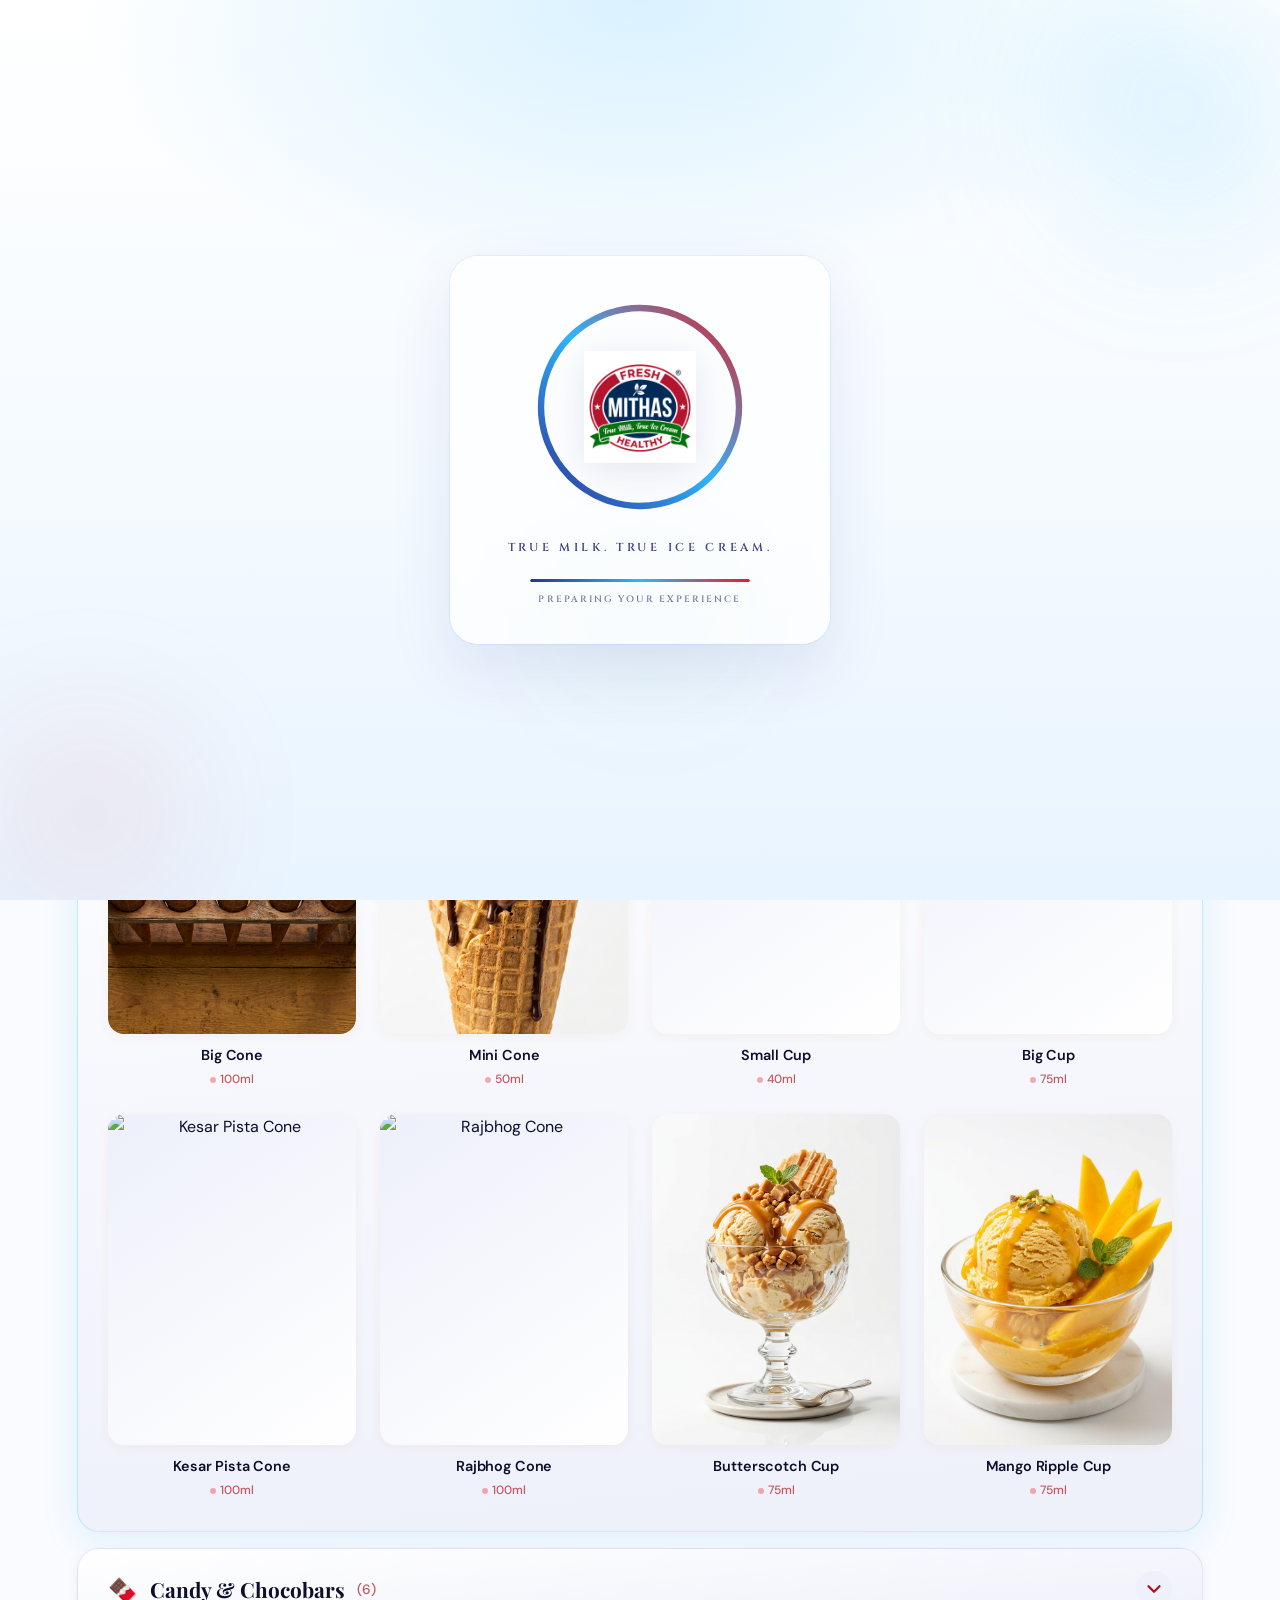
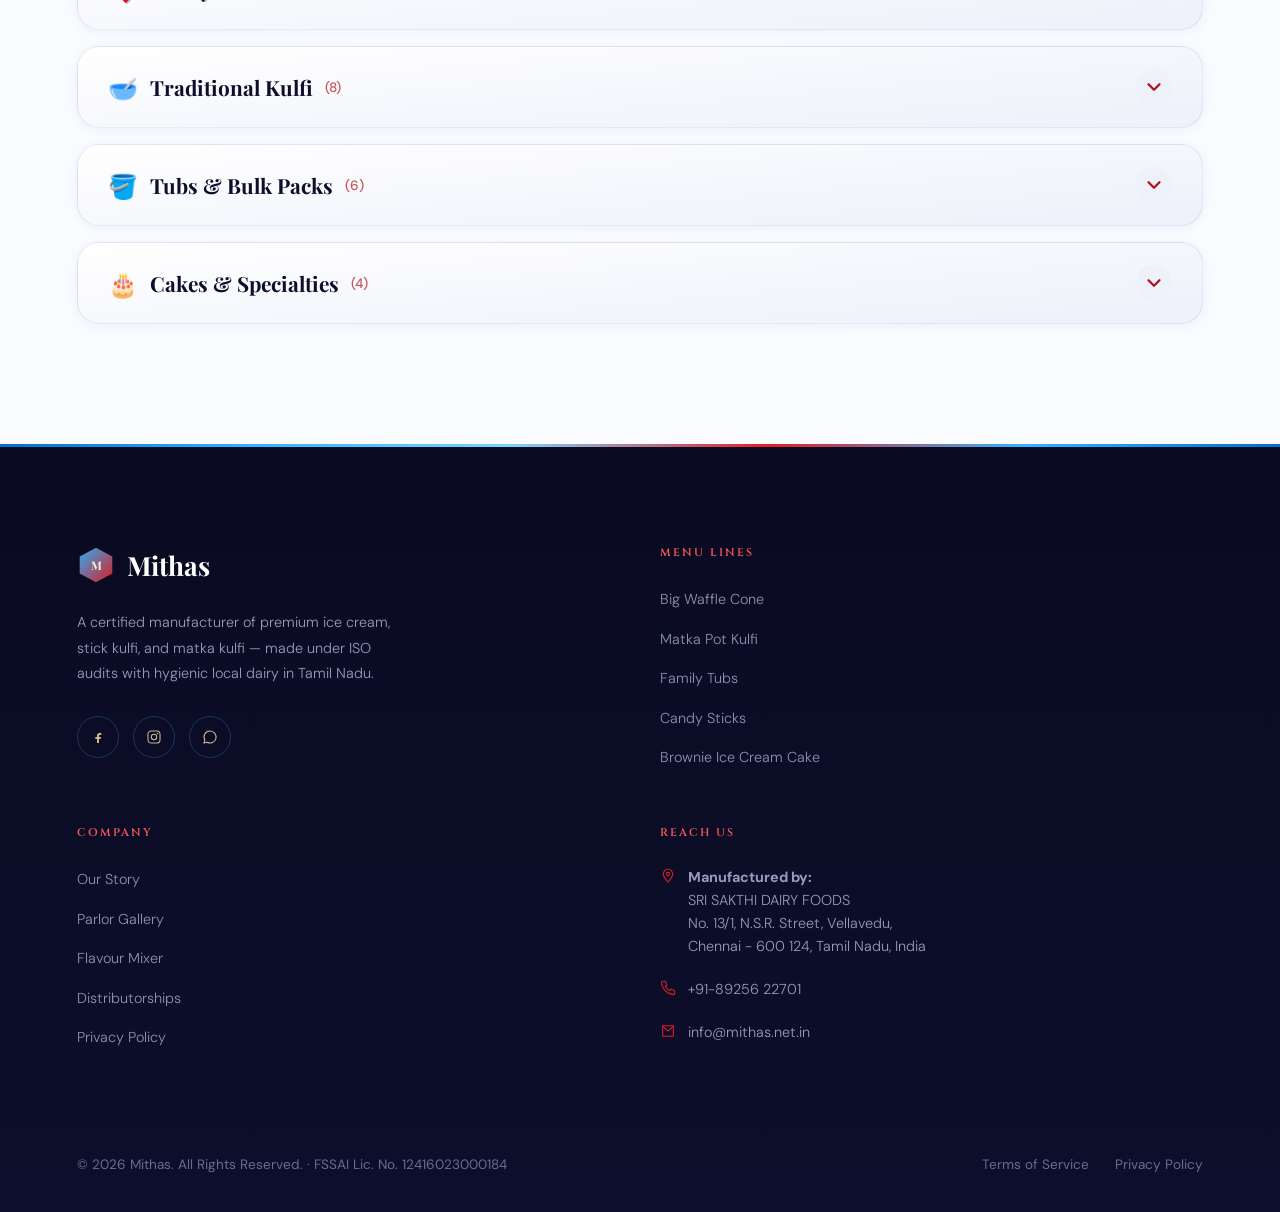
==== commit 8b4d7654: "Update menu.html" ====
--- a/menu.html
+++ b/menu.html
@@ -15,44 +15,45 @@
 </head>
 <body>
 
-  <!-- ======= ICE CREAM PRELOADER ======= -->
-  <div class="preloader" id="preloader">
-    <div class="preloader-bg-glow" aria-hidden="true"></div>
+  <!-- ======= BRAND PRELOADER ======= -->
+  <div class="preloader" id="preloader" role="status" aria-live="polite" aria-label="Loading Mithas">
+    <div class="preloader-backdrop" aria-hidden="true">
+      <span class="preloader-orb preloader-orb--blue"></span>
+      <span class="preloader-orb preloader-orb--red"></span>
+      <span class="preloader-orb preloader-orb--green"></span>
+    </div>
+
     <div class="preloader-inner">
-      <div class="preloader-glass">
-        <div class="preloader-cone">
-          <svg class="preloader-cone-svg" viewBox="0 0 120 200" fill="none" xmlns="http://www.w3.org/2000/svg">
-            <polygon points="60,195 15,65 105,65" fill="#D2A054" stroke="#9C6B28" stroke-width="2"/>
-            <path d="M25,80 L95,80 M32,95 L88,95 M39,110 L81,110 M46,125 L74,125 M50,140 L70,140 M54,155 L66,155 M57,170 L63,170 M18,70 L72,175 M102,70 L48,175" stroke="#B8863B" stroke-width="1.5" opacity="0.7"/>
-            <ellipse cx="60" cy="67" rx="44" ry="10" fill="#B28038"/>
-            <circle cx="60" cy="42" r="30" fill="#FCEAEC">
-              <animate attributeName="cy" values="120;42" dur="1.4s" fill="freeze" calcMode="spline" keySplines="0.34 1.56 0.64 1"/>
-            </circle>
-            <circle cx="45" cy="25" r="20" fill="#E8F4FF">
-              <animate attributeName="cy" values="120;25" dur="1.4s" begin="0.12s" fill="freeze" calcMode="spline" keySplines="0.34 1.56 0.64 1"/>
-            </circle>
-            <circle cx="75" cy="25" r="20" fill="#D6EEFF">
-              <animate attributeName="cy" values="120;25" dur="1.4s" begin="0.24s" fill="freeze" calcMode="spline" keySplines="0.34 1.56 0.64 1"/>
-            </circle>
-            <circle cx="60" cy="10" r="18" fill="#FCE4EC">
-              <animate attributeName="cy" values="120;10" dur="1.4s" begin="0.36s" fill="freeze" calcMode="spline" keySplines="0.34 1.56 0.64 1"/>
-            </circle>
-            <circle cx="60" cy="-5" r="7" fill="#E31E24">
-              <animate attributeName="cy" values="120;-5" dur="1.4s" begin="0.48s" fill="freeze" calcMode="spline" keySplines="0.34 1.56 0.64 1"/>
-            </circle>
-            <path d="M60,-5 Q65,-20 58,-25" stroke="#00833E" stroke-width="2" fill="none" stroke-linecap="round">
-              <animate attributeName="d" values="M60,120 Q65,110 58,105;M60,-5 Q65,-20 58,-25" dur="1.4s" begin="0.48s" fill="freeze" calcMode="spline" keySplines="0.34 1.56 0.64 1"/>
-            </path>
+      <div class="preloader-card">
+        <div class="preloader-logo-wrap">
+          <svg class="preloader-ring" viewBox="0 0 120 120" aria-hidden="true">
+            <defs>
+              <linearGradient id="preloaderRingGrad" x1="0%" y1="0%" x2="100%" y2="100%">
+                <stop offset="0%" stop-color="#2E3192"/>
+                <stop offset="50%" stop-color="#30B5FF"/>
+                <stop offset="100%" stop-color="#E31E24"/>
+              </linearGradient>
+            </defs>
+            <circle class="preloader-ring-track" cx="60" cy="60" r="54"/>
+            <circle class="preloader-ring-progress" cx="60" cy="60" r="54"/>
           </svg>
-        </div>
-        <div class="preloader-text">
-          <span class="preloader-brand">Mithas</span>
-          <span class="preloader-tagline">True Milk. True Ice Cream.</span>
-        </div>
-      </div>
-    </div>
-    <div class="preloader-progress" aria-hidden="true">
-      <div class="preloader-progress-bar"></div>
+          <img
+            src="logo_mithas.png"
+            alt="Mithas — True Milk, True Ice Cream"
+            class="preloader-logo"
+            width="200"
+            height="112"
+            decoding="async"
+            loading="eager"
+            fetchpriority="high"
+          />
+        </div>
+        <p class="preloader-tagline">True Milk. True Ice Cream.</p>
+        <div class="preloader-status" aria-hidden="true">
+          <span class="preloader-status-bar"><span class="preloader-status-fill"></span></span>
+          <span class="preloader-status-label">Preparing your experience</span>
+        </div>
+      </div>
     </div>
   </div>
 
--- a/style.css
+++ b/style.css
@@ -521,6 +521,277 @@
   background-image: url("data:image/svg+xml,%3Csvg xmlns='http://www.w3.org/2000/svg' width='56' height='100'%3E%3Cpath d='M28 66L0 50V18L28 2l28 16v32zm0 34L0 84V52l28 16 28-16v32z' stroke='%232E3192' stroke-width='1.5' fill='none'/%3E%3C/svg%3E");
   background-size: 56px 100px;
   pointer-events: none;
+}
+
+/* ── HERO ICE CREAM BACKGROUND ANIMATION ── */
+.hero-ice-bg {
+  position: absolute;
+  inset: 0;
+  z-index: 1;
+  overflow: hidden;
+  pointer-events: none;
+  contain: layout style paint;
+}
+.hero-ice-orbs {
+  position: absolute;
+  inset: 0;
+  z-index: 0;
+}
+.hero-ice-orb {
+  position: absolute;
+  border-radius: 50%;
+  filter: blur(60px);
+  opacity: 0.55;
+  animation: hero-ice-orb-drift 14s ease-in-out infinite alternate;
+}
+.hero-ice-orb--red {
+  width: 340px;
+  height: 340px;
+  top: -8%;
+  right: 5%;
+  background: radial-gradient(circle, rgba(227, 30, 36, 0.45) 0%, rgba(255, 90, 95, 0.15) 55%, transparent 72%);
+  animation-duration: 11s;
+}
+.hero-ice-orb--blue {
+  width: 420px;
+  height: 420px;
+  bottom: -12%;
+  left: -5%;
+  background: radial-gradient(circle, rgba(48, 181, 255, 0.5) 0%, rgba(46, 49, 146, 0.2) 50%, transparent 70%);
+  animation-duration: 15s;
+  animation-direction: alternate-reverse;
+}
+.hero-ice-orb--green {
+  width: 260px;
+  height: 260px;
+  top: 42%;
+  left: 38%;
+  background: radial-gradient(circle, rgba(0, 131, 62, 0.32) 0%, rgba(0, 191, 165, 0.12) 50%, transparent 68%);
+  animation-duration: 18s;
+  animation-delay: -4s;
+}
+@keyframes hero-ice-orb-drift {
+  0%   { transform: translate(0, 0) scale(1); }
+  50%  { transform: translate(24px, -18px) scale(1.08); }
+  100% { transform: translate(-16px, 12px) scale(1.04); }
+}
+.hero-ice-mist {
+  position: absolute;
+  inset: 0;
+  z-index: 1;
+  background:
+    radial-gradient(ellipse 75% 60% at 12% 88%, rgba(255, 182, 193, 0.55), transparent 58%),
+    radial-gradient(ellipse 60% 55% at 90% 15%, rgba(125, 211, 252, 0.6), transparent 52%),
+    radial-gradient(ellipse 45% 40% at 48% 48%, rgba(48, 181, 255, 0.18), transparent 62%),
+    radial-gradient(ellipse 35% 30% at 72% 75%, rgba(0, 131, 62, 0.15), transparent 55%);
+  animation: hero-ice-mist-drift 16s ease-in-out infinite alternate;
+}
+@keyframes hero-ice-mist-drift {
+  0%   { transform: translate(0, 0) scale(1); filter: hue-rotate(0deg) saturate(1); opacity: 0.82; }
+  50%  { transform: translate(14px, -10px) scale(1.05); filter: hue-rotate(8deg) saturate(1.15); opacity: 1; }
+  100% { transform: translate(-10px, 8px) scale(1.02); filter: hue-rotate(-5deg) saturate(1.08); opacity: 0.9; }
+}
+.hero-ice-sweep {
+  position: absolute;
+  inset: 0;
+  z-index: 2;
+  background: linear-gradient(
+    115deg,
+    transparent 38%,
+    rgba(255, 255, 255, 0.22) 46%,
+    rgba(48, 181, 255, 0.12) 50%,
+    rgba(255, 255, 255, 0.18) 54%,
+    transparent 62%
+  );
+  background-size: 280% 100%;
+  animation: hero-ice-sweep 9s ease-in-out infinite;
+  pointer-events: none;
+}
+@keyframes hero-ice-sweep {
+  0%   { background-position: 200% 0; opacity: 0; }
+  20%  { opacity: 1; }
+  80%  { opacity: 1; }
+  100% { background-position: -200% 0; opacity: 0; }
+}
+.hero-ice-piece {
+  position: absolute;
+  z-index: 3;
+  opacity: 0;
+  transform-origin: center bottom;
+  --glow-weak: drop-shadow(0 12px 28px rgba(48, 181, 255, 0.25));
+  --glow-strong: drop-shadow(0 18px 42px rgba(48, 181, 255, 0.5));
+  filter: var(--glow-weak);
+  animation:
+    hero-ice-enter 1s cubic-bezier(0.34, 1.45, 0.64, 1) forwards,
+    hero-ice-float var(--float-dur, 10s) ease-in-out infinite,
+    hero-ice-glow-pulse 4s ease-in-out infinite;
+  animation-delay: var(--enter-delay, 0.4s), calc(var(--enter-delay, 0.4s) + 1s), calc(var(--enter-delay, 0.4s) + 1s);
+  will-change: transform, filter;
+}
+.hero-ice-piece--glow-pink   { --glow-weak: drop-shadow(0 12px 28px rgba(227, 30, 36, 0.22));  --glow-strong: drop-shadow(0 18px 40px rgba(255, 107, 111, 0.5)); }
+.hero-ice-piece--glow-blue   { --glow-weak: drop-shadow(0 12px 28px rgba(48, 181, 255, 0.28)); --glow-strong: drop-shadow(0 20px 44px rgba(48, 181, 255, 0.55)); }
+.hero-ice-piece--glow-red    { --glow-weak: drop-shadow(0 12px 28px rgba(227, 30, 36, 0.3));   --glow-strong: drop-shadow(0 18px 42px rgba(227, 30, 36, 0.58)); }
+.hero-ice-piece--glow-green  { --glow-weak: drop-shadow(0 12px 28px rgba(0, 131, 62, 0.28));  --glow-strong: drop-shadow(0 18px 40px rgba(0, 229, 160, 0.48)); }
+.hero-ice-piece--glow-cream  { --glow-weak: drop-shadow(0 12px 28px rgba(245, 200, 120, 0.3)); --glow-strong: drop-shadow(0 18px 40px rgba(255, 220, 150, 0.55)); }
+.hero-ice-piece--glow-indigo { --glow-weak: drop-shadow(0 12px 28px rgba(46, 49, 146, 0.3));  --glow-strong: drop-shadow(0 18px 42px rgba(74, 79, 196, 0.52)); }
+.hero-ice-piece--scoop-1,
+.hero-ice-piece--soft-serve,
+.hero-ice-piece--matka,
+.hero-ice-piece--tub {
+  animation-name: hero-ice-enter, hero-ice-float-alt, hero-ice-glow-pulse;
+}
+.hero-ice-piece--kulfi,
+.hero-ice-piece--popsicle {
+  animation-name: hero-ice-enter, hero-ice-sway, hero-ice-glow-pulse;
+}
+@keyframes hero-ice-glow-pulse {
+  0%, 100% { filter: var(--glow-weak); }
+  50%      { filter: var(--glow-strong); }
+}
+.hero-ice-piece svg {
+  width: 100%;
+  height: 100%;
+  display: block;
+}
+.hero-ice-piece--cone-1 {
+  top: 10%;
+  right: 6%;
+  width: 82px;
+  height: 122px;
+}
+.hero-ice-piece--scoop-1 {
+  top: 56%;
+  right: 11%;
+  width: 94px;
+  height: 72px;
+}
+.hero-ice-piece--kulfi {
+  bottom: 12%;
+  left: 3%;
+  width: 56px;
+  height: 120px;
+}
+.hero-ice-piece--soft-serve {
+  top: 20%;
+  left: 5%;
+  width: 78px;
+  height: 142px;
+}
+.hero-ice-piece--tub {
+  bottom: 18%;
+  right: 20%;
+  width: 88px;
+  height: 76px;
+}
+.hero-ice-piece--popsicle {
+  top: 6%;
+  left: 30%;
+  width: 52px;
+  height: 114px;
+}
+.hero-ice-piece--cone-2 {
+  bottom: 8%;
+  right: 3%;
+  width: 64px;
+  height: 94px;
+}
+.hero-ice-piece--matka {
+  top: 66%;
+  left: 20%;
+  width: 80px;
+  height: 88px;
+}
+@keyframes hero-ice-enter {
+  0%   { opacity: 0; transform: translateY(40px) scale(0.75) rotate(-12deg); }
+  70%  { opacity: var(--ice-opacity, 0.62); transform: translateY(-6px) scale(1.05) rotate(3deg); }
+  100% { opacity: var(--ice-opacity, 0.62); transform: translateY(0) scale(1) rotate(0deg); }
+}
+@keyframes hero-ice-float {
+  0%, 100% { transform: translate(0, 0) rotate(-6deg) scale(1); }
+  25%      { transform: translate(14px, -22px) rotate(4deg) scale(1.03); }
+  50%      { transform: translate(-10px, -28px) rotate(-3deg) scale(1.05); }
+  75%      { transform: translate(8px, -12px) rotate(5deg) scale(1.02); }
+}
+@keyframes hero-ice-float-alt {
+  0%, 100% { transform: translate(0, 0) rotate(7deg) scale(1); }
+  30%      { transform: translate(-16px, -20px) rotate(-5deg) scale(1.04); }
+  60%      { transform: translate(12px, -30px) rotate(8deg) scale(1.06); }
+  85%      { transform: translate(-6px, -14px) rotate(-2deg) scale(1.02); }
+}
+@keyframes hero-ice-sway {
+  0%, 100% { transform: translate(0, 0) rotate(-12deg) scale(1); }
+  25%      { transform: translate(10px, -16px) rotate(10deg) scale(1.04); }
+  50%      { transform: translate(-4px, -26px) rotate(-8deg) scale(1.06); }
+  75%      { transform: translate(8px, -18px) rotate(12deg) scale(1.03); }
+}
+.hero-ice-drips {
+  position: absolute;
+  inset: 0;
+  z-index: 2;
+}
+.hero-ice-drip {
+  position: absolute;
+  width: 9px;
+  border-radius: 0 0 10px 10px;
+  background: linear-gradient(180deg, #30B5FF 0%, #E31E24 55%, #2E3192 100%);
+  box-shadow: 0 0 12px rgba(48, 181, 255, 0.4);
+  opacity: 0;
+  animation: hero-ice-drip-fall 4s ease-in infinite;
+}
+.hero-ice-drip--1 { left: 16%; top: 26%; height: 0; animation-delay: 0s; }
+.hero-ice-drip--2 { left: 74%; top: 32%; height: 0; width: 7px; animation-delay: 1.6s; background: linear-gradient(180deg, #FF6B6F, #E31E24, #B01219); }
+.hero-ice-drip--3 { left: 46%; top: 12%; height: 0; width: 6px; animation-delay: 3.2s; }
+.hero-ice-drip--4 { left: 58%; top: 48%; height: 0; width: 5px; animation-delay: 0.8s; background: linear-gradient(180deg, #00E5A0, #00833E); box-shadow: 0 0 10px rgba(0, 131, 62, 0.4); }
+.hero-ice-drip--5 { left: 24%; top: 55%; height: 0; width: 6px; animation-delay: 2.4s; background: linear-gradient(180deg, #FFD6A0, #F5C878); box-shadow: 0 0 10px rgba(245, 200, 120, 0.45); }
+@keyframes hero-ice-drip-fall {
+  0%   { height: 0; opacity: 0; transform: translateY(0) scaleY(0.5); }
+  12%  { height: 18px; opacity: 0.85; transform: translateY(0) scaleY(1); }
+  55%  { height: 42px; opacity: 0.65; transform: translateY(16px) scaleY(1.1); }
+  100% { height: 48px; opacity: 0; transform: translateY(36px) scaleY(0.8); }
+}
+.hero-ice-sparkles {
+  position: absolute;
+  inset: 0;
+  z-index: 4;
+}
+.hero-ice-sparkle {
+  position: absolute;
+  left: var(--s-x);
+  top: var(--s-y);
+  width: 8px;
+  height: 8px;
+  border-radius: 50%;
+  animation: hero-ice-sparkle 2.8s ease-in-out infinite;
+  animation-delay: var(--s-d, 0s);
+}
+.hero-ice-sparkle::before,
+.hero-ice-sparkle::after {
+  content: '';
+  position: absolute;
+  background: currentColor;
+  border-radius: 1px;
+}
+.hero-ice-sparkle::before {
+  width: 2px;
+  height: 14px;
+  left: 3px;
+  top: -3px;
+}
+.hero-ice-sparkle::after {
+  width: 14px;
+  height: 2px;
+  left: -3px;
+  top: 3px;
+}
+.hero-ice-sparkle--blue  { color: #30B5FF; box-shadow: 0 0 14px #30B5FF, 0 0 28px rgba(48, 181, 255, 0.5); }
+.hero-ice-sparkle--red   { color: #FF5A5F; box-shadow: 0 0 14px #E31E24, 0 0 28px rgba(227, 30, 36, 0.45); }
+.hero-ice-sparkle--green { color: #00E5A0; box-shadow: 0 0 14px #00833E, 0 0 28px rgba(0, 131, 62, 0.4); }
+.hero-ice-sparkle--gold  { color: #FFD700; box-shadow: 0 0 14px #F5C878, 0 0 28px rgba(245, 200, 120, 0.5); }
+.hero-ice-sparkle--white { color: #FFFFFF; box-shadow: 0 0 16px #FFFFFF, 0 0 32px rgba(48, 181, 255, 0.35); }
+@keyframes hero-ice-sparkle {
+  0%, 100% { opacity: 0; transform: scale(0.3) rotate(0deg); }
+  40%      { opacity: 1; transform: scale(1.2) rotate(45deg); }
+  60%      { opacity: 0.9; transform: scale(1) rotate(90deg); }
 }
 .hero-orb {
   position: absolute;
@@ -2667,9 +2938,14 @@
     gap: 8px;
     flex-wrap: nowrap;
     align-items: center;
+    backdrop-filter: none;
+    -webkit-backdrop-filter: none;
+    background: rgba(255, 255, 255, 0.98);
   }
   header.scrolled {
     padding: 6px 4vw !important;
+    backdrop-filter: none;
+    -webkit-backdrop-filter: none;
   }
   .logo {
     flex: 0 0 auto;
@@ -3167,7 +3443,7 @@
 }
 
 /* ============================================================
-   ICE CREAM PRELOADER — Rise from bottom, slide up to reveal
+   BRAND PRELOADER — Logo reveal with progress ring
 ============================================================ */
 .preloader {
   position: fixed;
@@ -3176,133 +3452,238 @@
   display: flex;
   align-items: center;
   justify-content: center;
-  background: linear-gradient(180deg, #FFFFFF 0%, #E8F7FF 45%, #B8DCFF 100%);
+  background:
+    radial-gradient(ellipse 80% 60% at 50% 0%, rgba(48, 181, 255, 0.18), transparent 55%),
+    linear-gradient(180deg, #FFFFFF 0%, #F4FAFF 55%, #E8F4FF 100%);
   overflow: hidden;
-  transform: translateY(0);
-  transition: transform 1s cubic-bezier(0.76, 0, 0.24, 1);
-}
-.preloader-bg-glow {
-  position: absolute;
-  bottom: -20%;
-  left: 50%;
-  transform: translateX(-50%);
-  width: 500px;
-  height: 500px;
+  opacity: 1;
+  transition: opacity 0.75s cubic-bezier(0.4, 0, 0.2, 1), visibility 0s 0.75s;
+}
+.preloader-backdrop {
+  position: absolute;
+  inset: 0;
+  pointer-events: none;
+  overflow: hidden;
+}
+.preloader-orb {
+  position: absolute;
   border-radius: 50%;
-  background: radial-gradient(circle, rgba(48, 181, 255, 0.35) 0%, transparent 65%);
-  animation: preloader-glow-rise 2s ease-in-out infinite alternate;
-}
-@keyframes preloader-glow-rise {
-  0%   { transform: translateX(-50%) translateY(20px) scale(0.9); opacity: 0.6; }
-  100% { transform: translateX(-50%) translateY(-10px) scale(1.1); opacity: 1; }
+  filter: blur(70px);
+  opacity: 0.5;
+  animation: preloader-orb-float 8s ease-in-out infinite alternate;
+}
+.preloader-orb--blue {
+  width: 360px;
+  height: 360px;
+  top: -8%;
+  right: -6%;
+  background: radial-gradient(circle, rgba(48, 181, 255, 0.45), transparent 68%);
+}
+.preloader-orb--red {
+  width: 280px;
+  height: 280px;
+  bottom: -6%;
+  left: -4%;
+  background: radial-gradient(circle, rgba(227, 30, 36, 0.28), transparent 68%);
+  animation-delay: -2s;
+  animation-direction: alternate-reverse;
+}
+.preloader-orb--green {
+  width: 220px;
+  height: 220px;
+  top: 55%;
+  left: 42%;
+  background: radial-gradient(circle, rgba(0, 131, 62, 0.22), transparent 68%);
+  animation-delay: -4s;
+}
+@keyframes preloader-orb-float {
+  0%   { transform: translate(0, 0) scale(1); }
+  100% { transform: translate(16px, -12px) scale(1.06); }
 }
 
 .preloader-inner {
+  position: relative;
+  z-index: 2;
+  display: flex;
+  align-items: center;
+  justify-content: center;
+  padding: 24px;
+  opacity: 0;
+  transform: translateY(18px) scale(0.96);
+  animation: preloader-inner-in 0.9s cubic-bezier(0.22, 1, 0.36, 1) 0.15s forwards;
+}
+@keyframes preloader-inner-in {
+  to { opacity: 1; transform: translateY(0) scale(1); }
+}
+
+.preloader-card {
   display: flex;
   flex-direction: column;
   align-items: center;
-  z-index: 2;
-  animation: preloader-inner-rise 1.2s cubic-bezier(0.34, 1.45, 0.64, 1) forwards;
-  transform: translateY(110vh);
-}
-@keyframes preloader-inner-rise {
-  0%   { transform: translateY(110vh) scale(0.85); opacity: 0; }
-  55%  { transform: translateY(-12px) scale(1.03); opacity: 1; }
-  75%  { transform: translateY(6px) scale(0.98); opacity: 1; }
-  100% { transform: translateY(0) scale(1); opacity: 1; }
-}
-
-.preloader-glass {
-  background: rgba(255, 255, 255, 0.55);
-  backdrop-filter: blur(24px);
-  -webkit-backdrop-filter: blur(24px);
-  border: 1px solid rgba(255, 255, 255, 0.75);
-  border-radius: 32px;
-  padding: 36px 48px 28px;
+  gap: 22px;
+  padding: 40px 52px 36px;
+  background: rgba(255, 255, 255, 0.72);
+  backdrop-filter: blur(28px);
+  -webkit-backdrop-filter: blur(28px);
+  border: 1px solid rgba(255, 255, 255, 0.85);
+  border-radius: 28px;
   box-shadow:
-    0 20px 60px rgba(46, 49, 146, 0.12),
-    0 0 0 1px rgba(48, 181, 255, 0.15),
-    inset 0 1px 0 rgba(255, 255, 255, 0.8);
+    0 24px 64px rgba(46, 49, 146, 0.1),
+    0 0 0 1px rgba(48, 181, 255, 0.12),
+    inset 0 1px 0 rgba(255, 255, 255, 0.95);
+  min-width: min(92vw, 380px);
+}
+
+.preloader-logo-wrap {
+  position: relative;
+  display: flex;
+  align-items: center;
+  justify-content: center;
+  width: 220px;
+  height: 220px;
+}
+.preloader-ring {
+  position: absolute;
+  inset: 0;
+  width: 100%;
+  height: 100%;
+  transform: rotate(-90deg);
+}
+.preloader-ring-track {
+  fill: none;
+  stroke: rgba(46, 49, 146, 0.1);
+  stroke-width: 3;
+}
+.preloader-ring-progress {
+  fill: none;
+  stroke: #30B5FF;
+  stroke: url(#preloaderRingGrad);
+  stroke-width: 3.5;
+  stroke-linecap: round;
+  stroke-dasharray: 339.292;
+  stroke-dashoffset: 339.292;
+  animation: preloader-ring-draw 2.4s cubic-bezier(0.4, 0, 0.2, 1) 0.35s forwards;
+}
+
+/* Reduced motion — show final state immediately */
+.preloader--static .preloader-inner,
+.preloader--static .preloader-logo,
+.preloader--static .preloader-tagline,
+.preloader--static .preloader-status {
+  opacity: 1;
+  transform: none;
+  animation: none !important;
+}
+.preloader--static .preloader-ring-progress {
+  stroke-dashoffset: 0;
+  animation: none;
+}
+.preloader--static .preloader-status-fill {
+  width: 100%;
+  animation: none;
+}
+
+/* Mobile / touch — keep content visible; animate ring + bar only */
+.preloader--mobile .preloader-inner,
+.preloader--mobile .preloader-logo,
+.preloader--mobile .preloader-tagline,
+.preloader--mobile .preloader-status {
+  opacity: 1;
+  transform: none;
+  animation: none;
+}
+.preloader--mobile .preloader-ring-progress {
+  stroke-dashoffset: 339.292;
+  animation: preloader-ring-draw 2.2s cubic-bezier(0.4, 0, 0.2, 1) 0.2s forwards;
+}
+.preloader--mobile .preloader-status-fill {
+  width: 0%;
+  animation: preloader-status-fill 2.4s cubic-bezier(0.4, 0, 0.2, 1) 0.3s forwards;
+}
+@keyframes preloader-ring-draw {
+  to { stroke-dashoffset: 0; }
+}
+
+.preloader-logo {
+  width: min(68vw, 200px);
+  height: auto;
+  max-height: 112px;
+  object-fit: contain;
+  display: block;
+  opacity: 0;
+  transform: scale(0.88);
+  animation: preloader-logo-in 0.85s cubic-bezier(0.34, 1.45, 0.64, 1) 0.45s forwards;
+  filter: drop-shadow(0 8px 20px rgba(46, 49, 146, 0.12));
+}
+@keyframes preloader-logo-in {
+  to { opacity: 1; transform: scale(1); }
+}
+
+.preloader-tagline {
+  margin: 0;
+  font-family: 'Cinzel', serif;
+  font-size: 0.72rem;
+  font-weight: 600;
+  letter-spacing: 0.32em;
+  text-transform: uppercase;
+  color: #3D4280;
+  text-align: center;
+  opacity: 0;
+  animation: preloader-tagline-in 0.6s ease 0.9s forwards;
+}
+@keyframes preloader-tagline-in {
+  from { opacity: 0; transform: translateY(10px); }
+  to   { opacity: 1; transform: translateY(0); }
+}
+
+.preloader-status {
   display: flex;
   flex-direction: column;
   align-items: center;
-  gap: 24px;
-}
-
-.preloader-cone {
-  width: 130px;
-  height: 210px;
-  filter: drop-shadow(0 16px 32px rgba(46, 49, 146, 0.2));
-}
-.preloader-cone-svg {
+  gap: 10px;
   width: 100%;
-  height: 100%;
-  overflow: visible;
-}
-
-.preloader-text {
-  display: flex;
-  flex-direction: column;
-  align-items: center;
-  gap: 8px;
+  max-width: 220px;
   opacity: 0;
-  animation: preloader-text-in 0.7s ease forwards 0.85s;
-}
-.preloader-brand {
-  font-family: 'Playfair Display', serif;
-  font-size: 2.5rem;
-  font-weight: 700;
-  background: linear-gradient(135deg, #2E3192, #30B5FF, #E31E24);
-  background-size: 200% auto;
-  -webkit-background-clip: text;
-  -webkit-text-fill-color: transparent;
-  background-clip: text;
-  animation: preloader-brand-shimmer 4s ease infinite;
-}
-.preloader-tagline {
-  font-family: 'Cinzel', serif;
-  font-size: 0.78rem;
-  letter-spacing: 0.28em;
-  color: #3D4280;
-  text-transform: uppercase;
-}
-@keyframes preloader-text-in {
-  0%   { opacity: 0; transform: translateY(24px); }
-  100% { opacity: 1; transform: translateY(0); }
-}
-@keyframes preloader-brand-shimmer {
-  0%, 100% { background-position: 0% center; }
-  50%      { background-position: 100% center; }
-}
-
-/* Bottom progress bar fills as content rises */
-.preloader-progress {
-  position: absolute;
-  bottom: 0;
-  left: 0;
+  animation: preloader-tagline-in 0.5s ease 1.05s forwards;
+}
+.preloader-status-bar {
+  display: block;
   width: 100%;
-  height: 4px;
+  height: 3px;
+  border-radius: 999px;
   background: rgba(46, 49, 146, 0.1);
-  z-index: 3;
-}
-.preloader-progress-bar {
+  overflow: hidden;
+}
+.preloader-status-fill {
+  display: block;
   height: 100%;
   width: 0%;
+  border-radius: inherit;
   background: linear-gradient(90deg, #2E3192, #30B5FF, #E31E24);
-  animation: preloader-bar-fill 2.4s cubic-bezier(0.4, 0, 0.2, 1) forwards;
-  box-shadow: 0 0 12px rgba(48, 181, 255, 0.5);
-}
-@keyframes preloader-bar-fill {
-  0%   { width: 0%; }
-  100% { width: 100%; }
-}
-
-/* Exit: entire screen slides up to reveal site */
+  box-shadow: 0 0 10px rgba(48, 181, 255, 0.45);
+  animation: preloader-status-fill 2.2s cubic-bezier(0.4, 0, 0.2, 1) 0.5s forwards;
+}
+@keyframes preloader-status-fill {
+  to { width: 100%; }
+}
+.preloader-status-label {
+  font-family: 'Cinzel', serif;
+  font-size: 0.58rem;
+  font-weight: 600;
+  letter-spacing: 0.22em;
+  text-transform: uppercase;
+  color: rgba(61, 66, 128, 0.7);
+}
+
 .preloader.loaded {
-  transform: translateY(-100%);
+  opacity: 0;
+  visibility: hidden;
   pointer-events: none;
-  transition: transform 1s cubic-bezier(0.76, 0, 0.24, 1), visibility 0s 1s;
-  visibility: hidden;
+}
+.preloader.loaded .preloader-inner {
+  transform: scale(1.02);
+  opacity: 0;
+  transition: transform 0.65s cubic-bezier(0.4, 0, 0.2, 1), opacity 0.55s ease;
 }
 
 body.preloader-active {
@@ -3310,20 +3691,28 @@
 }
 
 @media (max-width: 600px) {
-  .preloader-glass {
-    padding: 28px 32px 22px;
-    border-radius: 24px;
-  }
-  .preloader-cone {
-    width: 100px;
-    height: 170px;
-  }
-  .preloader-brand {
-    font-size: 1.9rem;
+  .preloader-card {
+    padding: 32px 28px 28px;
+    border-radius: 22px;
+    min-width: min(92vw, 320px);
+    background: rgba(255, 255, 255, 0.96);
+    backdrop-filter: none;
+    -webkit-backdrop-filter: none;
+  }
+  .preloader-logo-wrap {
+    width: 190px;
+    height: 190px;
+  }
+  .preloader-logo {
+    width: min(72vw, 168px);
+    max-height: 94px;
   }
   .preloader-tagline {
-    font-size: 0.65rem;
-    letter-spacing: 0.2em;
+    font-size: 0.62rem;
+    letter-spacing: 0.24em;
+  }
+  .preloader-status-label {
+    font-size: 0.52rem;
   }
 }
 
@@ -3581,19 +3970,146 @@
    HOME PAGE — Glass hero + clean white & blue below
 ============================================================ */
 
-/* ── HERO: aurora sky + glass panels + rich motion ── */
+/* ── HERO: lightweight (no lag) ── */
 .page-home .hero {
   background:
-    radial-gradient(ellipse 90% 70% at 75% -10%, rgba(48, 181, 255, 0.35), transparent 55%),
-    radial-gradient(ellipse 60% 50% at 5% 90%, rgba(227, 30, 36, 0.12), transparent 50%),
-    radial-gradient(ellipse 50% 40% at 95% 70%, rgba(0, 131, 62, 0.1), transparent 45%),
-    linear-gradient(165deg, #FFFFFF 0%, #E8F7FF 45%, #B8E4FF 75%, #D6EEFF 100%);
-  background-size: 100% 100%, 100% 100%, 100% 100%, 200% 200%;
-  animation: hero-bg-breathe 14s ease-in-out infinite alternate;
-}
-@keyframes hero-bg-breathe {
-  0%   { background-position: 0% 0%, 0% 0%, 0% 0%, 0% 50%; }
-  100% { background-position: 0% 0%, 0% 0%, 0% 0%, 100% 50%; }
+    radial-gradient(ellipse 85% 65% at 72% -5%, rgba(48, 181, 255, 0.28), transparent 55%),
+    radial-gradient(ellipse 55% 50% at 8% 95%, rgba(227, 30, 36, 0.14), transparent 52%),
+    radial-gradient(ellipse 40% 35% at 92% 68%, rgba(0, 131, 62, 0.12), transparent 48%),
+    linear-gradient(165deg, #FFFFFF 0%, #E8F7FF 50%, #C8E8FF 85%, #D6EEFF 100%);
+}
+.page-home .hero-comb-bg {
+  opacity: 0.04;
+  animation: none;
+}
+.page-home .hero-ice-bg {
+  z-index: 1;
+}
+.page-home .hero-ice-piece {
+  --ice-opacity: 0.58;
+}
+.page-home .hero-ice-piece--cone-1,
+.page-home .hero-ice-piece--soft-serve {
+  --ice-opacity: 0.65;
+}
+.page-home .hero-ice-piece--scoop-1,
+.page-home .hero-ice-piece--tub,
+.page-home .hero-ice-piece--matka {
+  --ice-opacity: 0.52;
+}
+.page-home .hero-ice-piece--kulfi,
+.page-home .hero-ice-piece--popsicle,
+.page-home .hero-ice-piece--cone-2 {
+  --ice-opacity: 0.56;
+}
+.page-home .hero-ice-mist {
+  opacity: 1;
+}
+.page-home .hero-ice-orb {
+  opacity: 0.65;
+}
+.page-home .hero-highlight {
+  font-style: italic;
+  font-weight: 500;
+  background: linear-gradient(135deg, #E31E24, #2E3192, #30B5FF);
+  -webkit-background-clip: text;
+  -webkit-text-fill-color: transparent;
+  background-clip: text;
+}
+.page-home .hero h1 em .ink-line {
+  animation: swipe 1s 0.8s cubic-bezier(0.65, 0, 0.35, 1) forwards;
+}
+.page-home .hero-visual {
+  overflow: visible;
+  min-height: 520px;
+}
+.page-home .hero-glow {
+  width: 280px;
+  height: 280px;
+  background: radial-gradient(circle, rgba(48, 181, 255, 0.2), transparent 70%);
+  filter: blur(20px);
+  animation: none;
+  opacity: 0.7;
+}
+.page-home .hero-img-frame {
+  position: relative;
+  z-index: 4;
+  width: auto;
+  height: auto;
+  max-width: 300px;
+  border: none;
+  border-radius: 0;
+  overflow: visible;
+  background: none;
+  box-shadow: none;
+  animation: hero-cone-float 6s ease-in-out infinite;
+  transform: none;
+}
+.page-home .hero-img-frame img {
+  width: 280px;
+  height: auto;
+  max-height: 420px;
+  object-fit: contain;
+  display: block;
+  filter: drop-shadow(0 16px 32px rgba(46, 49, 146, 0.18));
+}
+@keyframes hero-cone-float {
+  0%, 100% { transform: translateY(0); }
+  50%      { transform: translateY(-14px); }
+}
+.page-home .float-badge {
+  background: rgba(255, 255, 255, 0.92);
+  border: 1px solid rgba(48, 181, 255, 0.3);
+  box-shadow: 0 6px 20px rgba(46, 49, 146, 0.08);
+  color: #1B1D6B;
+  animation: none;
+}
+.page-home .float-badge .b-ico {
+  background: linear-gradient(135deg, #E31E24, #FF5A5F);
+}
+.page-home .badge-milk .b-ico {
+  background: linear-gradient(135deg, #0073C2, #30B5FF);
+}
+.page-home .hero-stats .stat-pill {
+  background: rgba(255, 255, 255, 0.7);
+  border: 1px solid rgba(48, 181, 255, 0.25);
+  border-radius: 18px;
+  padding: 14px 20px;
+  box-shadow: 0 4px 16px rgba(46, 49, 146, 0.06);
+  animation: none;
+}
+.page-home .flavor-chip {
+  animation: none;
+  opacity: 1;
+  transform: none;
+}
+.page-home .hero-fade-in {
+  opacity: 0;
+  transform: translateY(20px);
+  animation: hero-slide-up 0.7s cubic-bezier(0.22, 1, 0.36, 1) forwards;
+}
+.page-home .hero-eyebrow .dot {
+  animation: none;
+}
+
+/* Disable all heavy hero decoration layers */
+.page-home .hero-aurora,
+.page-home .hero-mesh,
+.page-home .hero-beams,
+.page-home .hero-frost-mist,
+.page-home .hero-shimmer-sweep,
+.page-home .hero-sparkles,
+.page-home .hero-floaters,
+.page-home .hero-orb,
+.page-home .hex-ring,
+.page-home .hex-ring-inner,
+.page-home .hex-ring-pulse,
+.page-home .hero-visual-mist,
+.page-home .orbit-ring,
+.page-home .hero-img-ring,
+.page-home .hero-img-shine,
+.page-home .honey-drip {
+  display: none !important;
 }
 
 .page-home .hero-aurora {
@@ -4238,21 +4754,14 @@
   font-weight: 700;
 }
 
-.page-home .hex-ring {
-  border-color: rgba(48, 181, 255, 0.45);
-  box-shadow: 0 0 30px rgba(48, 181, 255, 0.15) inset;
-}
-.page-home .hex-ring-inner {
-  border-color: rgba(46, 49, 146, 0.28);
-}
 .page-home .hero-glow {
-  background: radial-gradient(circle, rgba(48, 181, 255, 0.35), rgba(46, 49, 146, 0.2) 50%, rgba(227, 30, 36, 0.1) 75%, transparent 100%);
-  animation: glow-pulse 4s ease-in-out infinite;
+  background: radial-gradient(circle, rgba(48, 181, 255, 0.2), transparent 70%);
+  animation: none;
+  opacity: 0.7;
 }
 .page-home .scroll-cue {
   z-index: 3;
   color: #2E3192;
-  animation: cue-bounce 2s ease-in-out infinite;
 }
 
 @media (max-width: 900px) {
@@ -4264,6 +4773,20 @@
     width: 220px;
     max-height: 340px;
   }
+  .hero-ice-piece--cone-1 { width: 58px; height: 86px; top: 6%; right: 2%; }
+  .hero-ice-piece--scoop-1 { width: 64px; height: 50px; top: auto; bottom: 8%; right: 4%; }
+  .hero-ice-piece--kulfi { width: 40px; height: 88px; bottom: 10%; left: 2%; }
+  .hero-ice-piece--soft-serve { width: 54px; height: 100px; top: 18%; left: 2%; }
+  .hero-ice-piece--tub { display: none; }
+  .hero-ice-piece--popsicle { width: 38px; height: 86px; top: 4%; left: auto; right: 28%; }
+  .hero-ice-piece--cone-2 { display: none; }
+  .hero-ice-piece--matka { width: 58px; height: 64px; top: auto; bottom: 6%; left: 18%; }
+  .page-home .hero-ice-piece { --ice-opacity: 0.38; }
+  .hero-ice-drip--4,
+  .hero-ice-drip--5 { display: none; }
+  .hero-ice-sweep { opacity: 0.6; }
+  .hero-ice-orb--green { display: none; }
+  .hero-ice-sparkle:nth-child(n+5) { display: none; }
 }
 
 @media (max-width: 600px) {
@@ -4278,27 +4801,87 @@
   .page-home .honey-drip {
     bottom: 20px;
   }
+  .hero-ice-piece--kulfi,
+  .hero-ice-piece--matka {
+    display: none;
+  }
+  .page-home .hero-ice-piece { --ice-opacity: 0.32; }
+  .hero-ice-sparkles { display: none; }
+  .hero-ice-sweep { display: none; }
+  .hero-ice-orb { opacity: 0.4; filter: blur(40px); }
 }
 
 @media (prefers-reduced-motion: reduce) {
-  .page-home .hero-mesh,
-  .page-home .hero-orb1,
-  .page-home .hero-orb2,
-  .page-home .hero-orb3,
-  .page-home .gradient-text-animated,
-  .page-home .hero-img-ring,
-  .page-home .hero-img-frame,
-  .page-home .scroll-cue,
-  .page-home .float-badge,
-  .page-home .cta-strip,
-  .preloader-inner,
-  .preloader-progress-bar {
+  .page-home .hero-img-frame {
     animation: none !important;
   }
-  .page-home .hero-fade-in,
-  .preloader-inner {
+  .page-home .hero-fade-in {
     opacity: 1;
     transform: none;
   }
-  .preloader.loaded { transform: none; }
-}
+  .preloader--running {
+    animation: none;
+  }
+  .preloader--running .preloader-inner,
+  .preloader--running .preloader-logo,
+  .preloader--running .preloader-tagline,
+  .preloader--running .preloader-status {
+    opacity: 1 !important;
+    transform: none !important;
+    animation: none !important;
+  }
+  .preloader--running .preloader-ring-progress {
+    stroke-dashoffset: 0 !important;
+    animation: none !important;
+  }
+  .preloader--running .preloader-status-fill {
+    width: 100% !important;
+    animation: none !important;
+  }
+  .preloader.loaded {
+    opacity: 0;
+    visibility: hidden;
+  }
+  .hero-ice-piece,
+  .hero-ice-mist,
+  .hero-ice-drip,
+  .hero-ice-sparkle,
+  .hero-ice-orb,
+  .hero-ice-sweep {
+    animation: none !important;
+    opacity: var(--ice-opacity, 0.45) !important;
+    transform: none !important;
+  }
+  .hero-ice-mist { opacity: 0.7 !important; }
+  .hero-ice-orb { opacity: 0.35 !important; }
+}
+
+/* ============================================================
+   PERFORMANCE — reduce lag on mobile / touch devices
+============================================================ */
+@media (max-width: 768px), (hover: none) {
+  #drip-canvas,
+  .ice-layer,
+  .ice-emoji-layer {
+    display: none !important;
+  }
+
+  .preloader-card {
+    background: rgba(255, 255, 255, 0.96);
+    backdrop-filter: none;
+    -webkit-backdrop-filter: none;
+  }
+  .preloader-orb {
+    filter: blur(50px);
+    opacity: 0.4;
+  }
+
+  .page-home .hero-img-frame {
+    animation: none !important;
+  }
+
+  section:not(.hero):not(.page-hero) {
+    content-visibility: auto;
+    contain-intrinsic-size: 800px;
+  }
+}
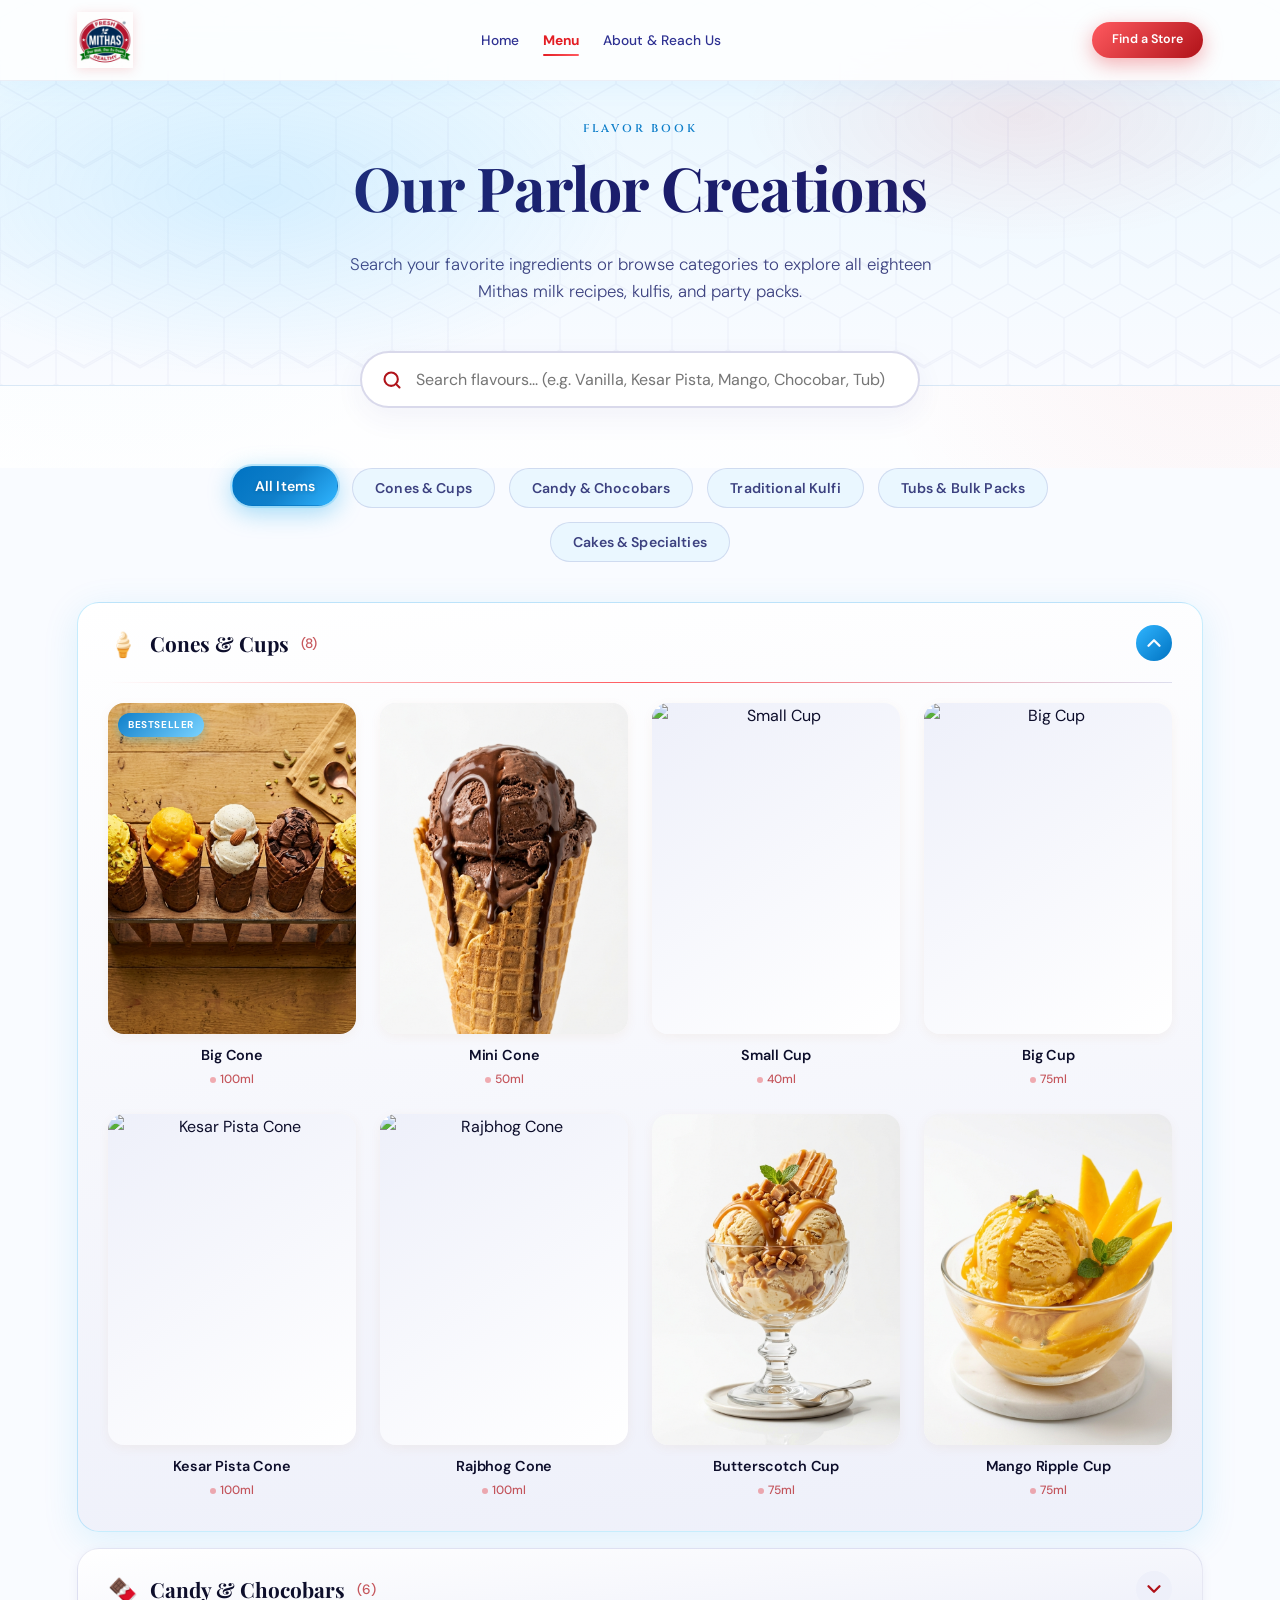
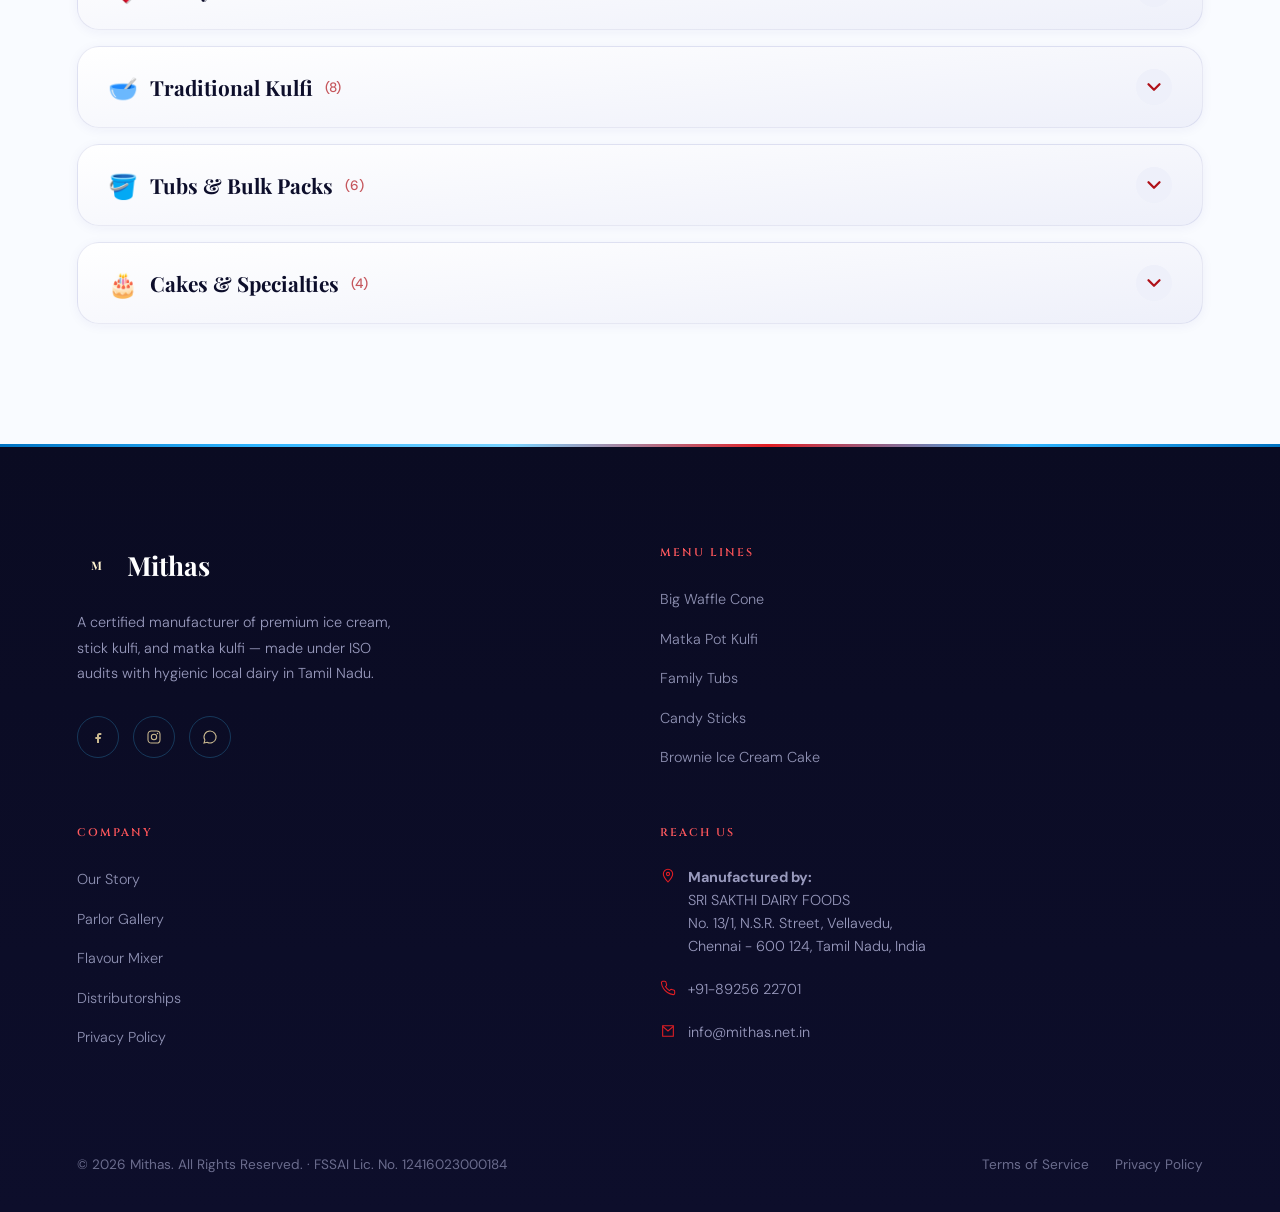
==== commit 10c644d2: "Update menu.html" ====
--- a/menu.html
+++ b/menu.html
@@ -15,68 +15,7 @@
 </head>
 <body>
 
-  <!-- ======= BRAND PRELOADER ======= -->
-  <div class="preloader" id="preloader" role="status" aria-live="polite" aria-label="Loading Mithas">
-    <div class="preloader-backdrop" aria-hidden="true">
-      <span class="preloader-orb preloader-orb--blue"></span>
-      <span class="preloader-orb preloader-orb--red"></span>
-      <span class="preloader-orb preloader-orb--green"></span>
-    </div>
-
-    <div class="preloader-inner">
-      <div class="preloader-card">
-        <div class="preloader-logo-wrap">
-          <svg class="preloader-ring" viewBox="0 0 120 120" aria-hidden="true">
-            <defs>
-              <linearGradient id="preloaderRingGrad" x1="0%" y1="0%" x2="100%" y2="100%">
-                <stop offset="0%" stop-color="#2E3192"/>
-                <stop offset="50%" stop-color="#30B5FF"/>
-                <stop offset="100%" stop-color="#E31E24"/>
-              </linearGradient>
-            </defs>
-            <circle class="preloader-ring-track" cx="60" cy="60" r="54"/>
-            <circle class="preloader-ring-progress" cx="60" cy="60" r="54"/>
-          </svg>
-          <img
-            src="logo_mithas.png"
-            alt="Mithas — True Milk, True Ice Cream"
-            class="preloader-logo"
-            width="200"
-            height="112"
-            decoding="async"
-            loading="eager"
-            fetchpriority="high"
-          />
-        </div>
-        <p class="preloader-tagline">True Milk. True Ice Cream.</p>
-        <div class="preloader-status" aria-hidden="true">
-          <span class="preloader-status-bar"><span class="preloader-status-fill"></span></span>
-          <span class="preloader-status-label">Preparing your experience</span>
-        </div>
-      </div>
-    </div>
-  </div>
-
-  <!-- Honey Drip SVG Gradients -->
-  <svg width="0" height="0" style="position:absolute;overflow:hidden;">
-    <defs>
-      <linearGradient id="wave-grad" x1="0%" y1="0%" x2="100%" y2="0%">
-        <stop offset="0%" stop-color="#E8F7FF"/>
-        <stop offset="40%" stop-color="#30B5FF"/>
-        <stop offset="70%" stop-color="#2E3192"/>
-        <stop offset="100%" stop-color="#E8F7FF"/>
-      </linearGradient>
-      <linearGradient id="drip-grad" x1="0" y1="0" x2="0" y2="1">
-        <stop offset="0%" stop-color="#30B5FF" stop-opacity="0.95"/>
-        <stop offset="50%" stop-color="#E31E24" stop-opacity="0.9"/>
-        <stop offset="100%" stop-color="#2E3192" stop-opacity="0.75"/>
-      </linearGradient>
-      <linearGradient id="hex-grad" x1="0" y1="0" x2="1" y2="1">
-        <stop offset="0%" stop-color="#30B5FF"/>
-        <stop offset="100%" stop-color="#E31E24"/>
-      </linearGradient>
-    </defs>
-  </svg>
+
 
   <!-- Honey Drip Canvas Background Particle Effect -->
   <canvas id="drip-canvas"></canvas>
--- a/style.css
+++ b/style.css
@@ -3690,6 +3690,25 @@
   overflow: hidden;
 }
 
+@media (max-width: 768px), (hover: none) {
+  .preloader--running .preloader-inner,
+  .preloader--running .preloader-logo,
+  .preloader--running .preloader-tagline,
+  .preloader--running .preloader-status {
+    opacity: 1;
+    transform: none;
+    animation: none;
+  }
+  .preloader--running .preloader-ring-progress {
+    stroke-dashoffset: 339.292;
+    animation: preloader-ring-draw 2.2s cubic-bezier(0.4, 0, 0.2, 1) 0.2s forwards;
+  }
+  .preloader--running .preloader-status-fill {
+    width: 0%;
+    animation: preloader-status-fill 2.4s cubic-bezier(0.4, 0, 0.2, 1) 0.3s forwards;
+  }
+}
+
 @media (max-width: 600px) {
   .preloader-card {
     padding: 32px 28px 28px;
@@ -4092,15 +4111,8 @@
   animation: none;
 }
 
-/* Disable all heavy hero decoration layers */
-.page-home .hero-aurora,
-.page-home .hero-mesh,
-.page-home .hero-beams,
-.page-home .hero-frost-mist,
-.page-home .hero-shimmer-sweep,
-.page-home .hero-sparkles,
+/* Disable heavy hero decoration layers (keep atmosphere + ice cream) */
 .page-home .hero-floaters,
-.page-home .hero-orb,
 .page-home .hex-ring,
 .page-home .hex-ring-inner,
 .page-home .hex-ring-pulse,
@@ -4118,6 +4130,23 @@
   z-index: 0;
   overflow: hidden;
   pointer-events: none;
+}
+.page-home .hero-mesh {
+  z-index: 0;
+}
+.page-home .hero-orb {
+  z-index: 0;
+}
+.page-home .hero-frost-mist,
+.page-home .hero-shimmer-sweep {
+  z-index: 0;
+}
+.page-home .hero-beams {
+  z-index: 0;
+  opacity: 0.7;
+}
+.page-home .hero-sparkles {
+  z-index: 1;
 }
 .page-home .aurora-layer {
   position: absolute;
@@ -4876,6 +4905,16 @@
     opacity: 0.4;
   }
 
+  .page-home .hero-beams,
+  .page-home .hero-orb3,
+  .page-home .hero-orb4,
+  .page-home .hero-shimmer-sweep {
+    display: none !important;
+  }
+  .page-home .aurora-c {
+    display: none;
+  }
+
   .page-home .hero-img-frame {
     animation: none !important;
   }
